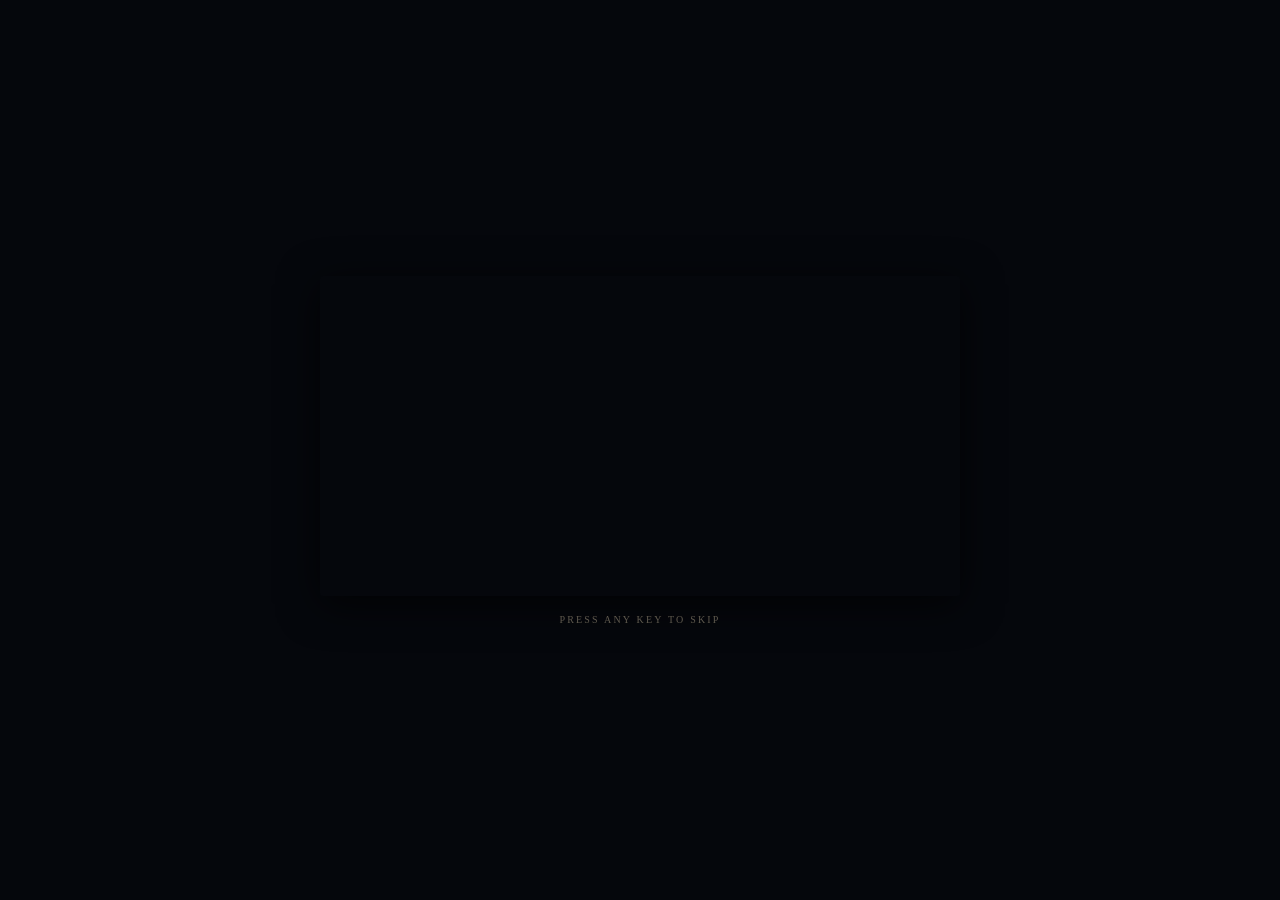
==== index.html @ 7dde1ac8 "NIGHT SHIFT — GitHub Game Off 2026 submission" ====
<!doctype html>
<html lang="en">
<head>
<meta charset="utf-8" />
<meta name="viewport" content="width=device-width, initial-scale=1" />
<title>NIGHT SHIFT — a Game Off 2026 entry</title>
<link rel="stylesheet" href="style.css" />
</head>
<body data-shift="night">
<div id="uiTip" class="hidden" role="tooltip"></div>
<!-- opening credits: the WeLoveIndies intro the FREE & DEMO license asks for
     on a non-commercial release. Any input skips it; the title screen's static
     music credit remains for reduced-motion and posterity. -->
<div id="creditsIntro" aria-hidden="true">
  <video id="creditsIntroVid" playsinline preload="auto" src="audio/wli-intro.mp4"></video>
  <p class="ci-skip">PRESS ANY KEY TO SKIP</p>
</div>
<div id="stage" aria-hidden="true">
  <div class="stage-day">
    <svg viewBox="0 0 1200 900" preserveAspectRatio="xMidYMid slice">
      <defs>
        <linearGradient id="skyDay" x1="0" y1="0" x2="0" y2="1">
          <stop offset="0" stop-color="#cfe0e8"/>
          <stop offset="100%" stop-color="#f2e6c9"/>
        </linearGradient>
        <linearGradient id="shaft" x1="0" y1="0" x2="1" y2="1">
          <stop offset="0" stop-color="#fff8e0" stop-opacity=".5"/>
          <stop offset="100%" stop-color="#fff8e0" stop-opacity="0"/>
        </linearGradient>
      </defs>
      <rect width="1200" height="900" fill="#e6dcc4"/>
      <g opacity=".8">
        <rect x="96" y="64" width="318" height="286" fill="#e9dfc8"/>
        <rect x="112" y="80" width="286" height="254" fill="url(#skyDay)"/>
        <g stroke="#e9dfc8" stroke-width="9">
          <path d="M255,80 V334"/><path d="M112,207 H398"/>
        </g>
        <g class="slats" stroke="#cfc2a2" stroke-width="7" opacity=".85">
          <path d="M112,104 H398"/><path d="M112,132 H398"/><path d="M112,160 H398"/>
          <path d="M112,188 H398"/><path d="M112,240 H398"/><path d="M112,268 H398"/>
          <path d="M112,296 H398"/><path d="M112,324 H398"/>
        </g>
      </g>
      <g class="beams">
        <polygon points="398,80 700,900 980,900 398,120" fill="url(#shaft)" opacity=".55"/>
        <polygon points="398,180 560,900 720,900 398,230" fill="url(#shaft)" opacity=".38"/>
      </g>
      <g fill="#cfc2a2" opacity=".5">
        <rect x="0" y="812" width="1200" height="3"/>
      </g>
      <g fill="none" stroke="#b9ab8b" stroke-width="2" opacity=".5" class="plant">
        <path d="M1040,812 q10,-70 34,-96"/>
        <path d="M1046,760 q-34,-16 -46,-48 q34,6 46,48"/>
        <path d="M1058,742 q30,-22 62,-18 q-22,34 -62,18"/>
        <path d="M1066,716 q-8,-30 8,-52 q18,26 -8,52"/>
      </g>
    </svg>
  </div>
  <div class="stage-night">
    <svg viewBox="0 0 1200 900" preserveAspectRatio="xMidYMid slice">
      <defs>
        <linearGradient id="roomNight" x1="0" y1="0" x2="0" y2="1">
          <stop offset="0" stop-color="#0b0d12"/>
          <stop offset="100%" stop-color="#151821"/>
        </linearGradient>
        <radialGradient id="cone" cx="50%" cy="0%" r="80%">
          <stop offset="0" stop-color="#e8b34b" stop-opacity=".26"/>
          <stop offset="55%" stop-color="#e8b34b" stop-opacity=".06"/>
          <stop offset="100%" stop-color="#e8b34b" stop-opacity="0"/>
        </radialGradient>
      </defs>
      <rect width="1200" height="900" fill="url(#roomNight)"/>
      <polygon points="1010,-40 640,900 1200,900 1160,-40" fill="url(#cone)" class="cone"/>
      <g class="rainfx" aria-hidden="true" opacity="0">
        <g class="rain-a" stroke="#9db4cc" stroke-width="2" opacity=".5">
          <line x1="60" y1="-80" x2="20" y2="40"/><line x1="180" y1="-60" x2="140" y2="60"/><line x1="300" y1="-90" x2="260" y2="30"/>
          <line x1="430" y1="-70" x2="390" y2="50"/><line x1="560" y1="-85" x2="520" y2="35"/><line x1="700" y1="-55" x2="660" y2="65"/>
          <line x1="830" y1="-80" x2="790" y2="40"/><line x1="960" y1="-60" x2="920" y2="60"/><line x1="1090" y1="-90" x2="1050" y2="30"/>
          <line x1="1180" y1="-70" x2="1140" y2="50"/><line x1="120" y1="120" x2="80" y2="240"/><line x1="250" y1="150" x2="210" y2="270"/>
          <line x1="390" y1="110" x2="350" y2="230"/><line x1="530" y1="140" x2="490" y2="260"/><line x1="670" y1="100" x2="630" y2="220"/>
          <line x1="810" y1="130" x2="770" y2="250"/><line x1="950" y1="115" x2="910" y2="235"/><line x1="1100" y1="145" x2="1060" y2="265"/>
        </g>
        <g class="rain-b" stroke="#7d94ac" stroke-width="1.2" opacity=".3">
          <line x1="110" y1="-40" x2="80" y2="60"/><line x1="370" y1="-30" x2="340" y2="70"/><line x1="620" y1="-50" x2="590" y2="50"/>
          <line x1="880" y1="-35" x2="850" y2="65"/><line x1="1130" y1="-45" x2="1100" y2="55"/><line x1="490" y1="90" x2="460" y2="190"/>
          <line x1="750" y1="80" x2="720" y2="180"/><line x1="1040" y1="95" x2="1010" y2="195"/>
        </g>
      </g>
      <g stroke="#0a0b0f" stroke-width="10" fill="none" opacity=".85">
        <path d="M1016,10 L1016,120"/>
      </g>
      <polygon points="972,10 1060,10 1044,54 988,54" fill="#0a0b0f" stroke="#3a321f" stroke-width="3"/>
      <circle cx="1016" cy="62" r="7" fill="#e8b34b" opacity=".85" class="nightbulb"/>
      <g fill="#0d0f14" opacity=".9">
        <rect x="0" y="760" width="1200" height="140"/>
        <rect x="0" y="756" width="1200" height="4" fill="#2a2436"/>
        <rect x="60" y="640" width="300" height="8"/>
        <rect x="70" y="600" width="10" height="40"/><rect x="96" y="608" width="8" height="32"/>
        <rect x="112" y="592" width="12" height="48"/><rect x="132" y="612" width="9" height="28"/>
      </g>
      <g class="dust" fill="#e8b34b">
        <circle class="dm dm1" cx="880" cy="420" r="2"/>
        <circle class="dm dm2" cx="952" cy="300" r="1.6"/>
        <circle class="dm dm3" cx="800" cy="520" r="1.3"/>
      </g>
    </svg>
  </div>
  <!-- painted key art (MiniMax H3 via fal.ai): three angles of the same
       office — the clerk's chair by night (title), the same chair by day
       (day shift), and the view from behind ARIA's terminal (night shift,
       the perspective flip) — plus the two endings the week can earn.
       Missing files leave the SVG scene beneath. -->
  <div class="stage-art">
    <img class="bg-art bg-room-night" src="art/room-night.webp" alt=""
      onerror="this.classList.add('missing');if(this.parentNode.querySelectorAll('img:not(.missing)').length===0)this.parentNode.classList.add('no-art')" />
    <img class="bg-art bg-room-day" src="art/room-day.webp" alt=""
      onerror="this.classList.add('missing');if(this.parentNode.querySelectorAll('img:not(.missing)').length===0)this.parentNode.classList.add('no-art')" />
    <img class="bg-art bg-room-aria" src="art/room-night-aria.webp" alt=""
      onerror="this.classList.add('missing');if(this.parentNode.querySelectorAll('img:not(.missing)').length===0)this.parentNode.classList.add('no-art')" />
    <img class="bg-art bg-dawn" src="art/dawn.webp" alt=""
      onerror="this.classList.add('missing');if(this.parentNode.querySelectorAll('img:not(.missing)').length===0)this.parentNode.classList.add('no-art')" />
    <img class="bg-art bg-dawn-automated" src="art/dawn-automated.webp" alt=""
      onerror="this.classList.add('missing');if(this.parentNode.querySelectorAll('img:not(.missing)').length===0)this.parentNode.classList.add('no-art')" />
    <!-- dust in the lamplight: the painted rooms are stills, so the air
         itself carries the only motion between stamps. Faint on purpose —
         atmosphere, never information. -->
    <div class="desk-motes" aria-hidden="true">
      <i style="--x:14%;--y:26%;--s:2px;--d:12s;--dl:-2s;--sx:14px"></i>
      <i style="--x:22%;--y:44%;--s:1.6px;--d:15s;--dl:-7s;--sx:-10px"></i>
      <i style="--x:31%;--y:20%;--s:2.4px;--d:10s;--dl:-4s;--sx:8px"></i>
      <i style="--x:38%;--y:58%;--s:1.5px;--d:17s;--dl:-9s;--sx:16px"></i>
      <i style="--x:47%;--y:34%;--s:2px;--d:13s;--dl:-1s;--sx:-14px"></i>
      <i style="--x:55%;--y:18%;--s:1.8px;--d:11s;--dl:-6s;--sx:10px"></i>
      <i style="--x:63%;--y:48%;--s:2.6px;--d:14s;--dl:-3s;--sx:-8px"></i>
      <i style="--x:71%;--y:28%;--s:1.5px;--d:16s;--dl:-11s;--sx:12px"></i>
      <i style="--x:79%;--y:40%;--s:2.2px;--d:12s;--dl:-5s;--sx:-16px"></i>
      <i style="--x:86%;--y:22%;--s:1.7px;--d:18s;--dl:-8s;--sx:9px"></i>
      <i style="--x:92%;--y:55%;--s:2px;--d:13s;--dl:-2s;--sx:-11px"></i>
      <i style="--x:68%;--y:64%;--s:1.4px;--d:19s;--dl:-12s;--sx:7px"></i>
    </div>
  </div>
</div>
<div class="scanline"></div>
<!-- the clerk's handbook: the desk's own reference card, one keypress away.
     Manilla, not modal — it never blocks the work it describes. -->
<div id="handbook" class="hidden" role="dialog" aria-label="Clerk's handbook">
  <div class="hb-card">
    <div class="hb-head"><b>CLERK'S HANDBOOK</b><button id="hbClose" aria-label="Close handbook">✕</button></div>
    <div class="hb-cols">
      <section id="hbDay" class="hb-day"><h4>THE DAY</h4>
        <p>Read ARIA's docket — ruled HUMAN or SUS. Deduce the sealed rule from what passes and what fails.</p>
        <p><kbd>1–4</kbd> pick a proof · <kbd>Shift</kbd> cycles the loupe · <kbd>Enter</kbd> files it.</p>
        <p>Call the rule first — <b>WHERE / WHEN / WHO / IN·OUT</b> — the desk scores your read when the seal comes off.</p>
        <p>File a card that fails the rule and it's a <b class="hb-red">STRIKE</b>. Three strikes and you're cut to jury duty.</p>
      </section>
      <section><h4>THE NIGHT — SPOT THE MACHINE</h4>
        <p>Five filings a night. One is a machine. Stamp each <b>HUMAN</b> or <b class="hb-red">SUS</b> — the only question is: is this filer the machine?</p>
        <p><kbd>S</kbd>/<kbd>←</kbd> SUS · <kbd>H</kbd>/<kbd>→</kbd> HUMAN. Stamp SUS and name the postmark field that reads wrong — point at a real tell and the catch is yours (<b>+100</b>). The stakes are symmetric: <b>a wrong stamp is a strike, either direction</b> — wave the machine through, accuse a person on thin grounds, and the mark is yours. Three strikes and you're cut.</p>
        <p>One filing is contested — right pays double. A flawless night earns <b>NIGHT CLEAR</b>.</p>
      </section>
      <section><h4>THE POSTMARK — THE ONLY TESTIMONY</h4>
        <p class="hb-mono">LATENCY — round-trip time. Machines answer before the lamp warms.</p>
        <p class="hb-mono">ORIGIN — where the packet was sent from. A gate named zero is not a person's door.</p>
        <p class="hb-mono">RELAYS — hops the filing crossed. Humans route; machines don't.</p>
        <p class="hb-mono">RECEIPT — delay between post and receipt. Lateness is human. A receipt before its post is not.</p>
        <p>The tell is one sentence: <b>it reads too clean to be a person.</b></p>
      </section>
      <section><h4>THE DESK</h4>
        <p><kbd>?</kbd> this card · <kbd>M</kbd> mute · tap a stamped case to continue.</p>
        <p>Overtime deals generated rules. The Machine's Shift inverts the desk — you forge the postmark.</p>
        <p>The wire remembers everything. It always does.</p>
      </section>
    </div>
    <p class="hb-foot">— pinned above every desk, for every clerk —</p>
  </div>
</div>
<div id="frame">

  <div id="banner" class="hidden"><span id="bannerText"></span></div>

  <!-- ===== TITLE ===== -->
  <div id="title" class="overlay">
    <p class="kicker">a deduction thriller in five night shifts</p>
    <h1>NIGHT SHIFT</h1>
    <div class="title-scene" aria-hidden="true">
    <svg viewBox="0 0 640 300" role="img" aria-label="An auditor's night desk: lamp, docket folder, coffee">
      <defs>
        <radialGradient id="lampGlow" cx="50%" cy="0%" r="75%">
          <stop offset="0%" stop-color="#e8b34b" stop-opacity=".55"/>
          <stop offset="60%" stop-color="#e8b34b" stop-opacity=".12"/>
          <stop offset="100%" stop-color="#e8b34b" stop-opacity="0"/>
        </radialGradient>
        <filter id="paperGrain">
          <feTurbulence type="fractalNoise" baseFrequency=".9" numOctaves="2" result="n"/>
          <feColorMatrix in="n" type="matrix" values="0 0 0 0 1  0 0 0 0 1  0 0 0 0 1  0 0 0 .5 0"/>
        </filter>
      </defs>
      <g fill="none" stroke="#2e3240" stroke-width="1.5" opacity=".7">
        <path d="M-20,60 Q120,20 260,70 T640,50"/>
        <path d="M-20,90 Q120,50 260,100 T640,80"/>
        <path d="M-20,120 Q120,80 260,130 T640,110"/>
      </g>
      <rect x="0" y="216" width="640" height="84" fill="#1d130a"/>
      <rect x="0" y="214" width="640" height="2" fill="#3a2a16"/>
      <polygon class="lamp-glow" points="561,-10 400,232 640,232 602,-10" fill="url(#lampGlow)" opacity=".5"/>
      <ellipse cx="516" cy="228" rx="122" ry="14" fill="#e8b34b" opacity=".14"/>
      <rect x="556" y="26" width="10" height="120" fill="#0b0c10"/>
      <polygon points="518,26 604,26 590,62 532,62" fill="#0b0c10" stroke="#8a6a2f" stroke-width="2"/>
      <g class="bulb">
        <circle cx="561" cy="70" r="16" fill="#e8b34b" opacity=".22"/>
        <circle cx="561" cy="70" r="7" fill="#e8b34b" opacity=".9"/>
      </g>
      <g>
        <circle class="mote m1" cx="500" cy="130" r="2"/>
        <circle class="mote m2" cx="545" cy="100" r="1.6"/>
        <circle class="mote m3" cx="472" cy="160" r="1.3"/>
      </g>
      <g transform="rotate(-10 76 168)">
        <rect x="40" y="120" width="72" height="96" rx="8" fill="#1c1f27" stroke="#2e3240" stroke-width="2"/>
        <text x="76" y="188" text-anchor="middle" font-family="ui-monospace, Menlo, monospace" font-size="20" font-weight="bold" letter-spacing="2" fill="none" stroke="#d96a5a" stroke-width="1.4" class="stamp-in" style="--so:1;animation-delay:.6s" transform="rotate(-8 76 180)">SUS</text>
      </g>
      <g transform="rotate(-5 230 175)">
        <rect x="128" y="116" width="72" height="22" rx="4" fill="#b98f4e"/>
        <text x="140" y="131" font-family="ui-monospace, Menlo, monospace" font-size="11" letter-spacing="2" fill="#4a3416">WEEK 12</text>
        <rect x="128" y="130" width="204" height="112" rx="5" fill="#b98f4e"/>
        <rect x="140" y="106" width="180" height="122" rx="2" fill="#efe3c8"/>
        <g fill="#221c12" opacity=".6">
          <rect x="152" y="122" width="120" height="7"/>
          <rect x="152" y="136" width="148" height="7"/>
          <rect x="152" y="150" width="100" height="7"/>
          <rect x="152" y="164" width="132" height="7"/>
        </g>
        <text x="238" y="208" text-anchor="middle" font-family="ui-monospace, Menlo, monospace" font-size="27" font-weight="bold" letter-spacing="5" fill="none" stroke="#2e6b34" stroke-width="2" opacity=".9" class="stamp-in" style="--so:.9;animation-delay:.4s" transform="rotate(-10 238 200)">HUMAN</text>
        <text x="168" y="222" font-family="ui-monospace, Menlo, monospace" font-size="16" font-weight="bold" letter-spacing="3" fill="none" stroke="#b03028" stroke-width="1.4" opacity=".85" class="stamp-in" style="--so:.85;animation-delay:.75s" transform="rotate(-10 168 214)">SUS</text>
      </g>
      <g transform="rotate(22 130 250)">
        <rect x="70" y="244" width="104" height="11" rx="2" fill="#b03028"/>
        <polygon points="174,244 190,249.5 174,255" fill="#d8c49a"/>
        <polygon points="184,247.4 190,249.5 184,251.6" fill="#221c12"/>
        <rect x="62" y="244" width="10" height="11" fill="#8d8471"/>
      </g>
      <ellipse cx="452" cy="222" rx="46" ry="8" fill="#14161c" stroke="#3a2a16" stroke-width="1.5"/>
      <rect x="420" y="160" width="64" height="58" rx="10" fill="#9c4a38"/>
      <rect x="420" y="180" width="64" height="13" fill="#efe3c8" opacity=".92"/>
      <ellipse cx="452" cy="160" rx="32" ry="7" fill="#241105"/>
      <path d="M484,170 c20,2 20,38 0,38" fill="none" stroke="#9c4a38" stroke-width="9" stroke-linecap="round"/>
      <path class="steam s1" d="M442,138 c-7,-12 7,-20 0,-32"/>
      <path class="steam s2" d="M462,138 c-7,-12 7,-20 0,-32"/>
      <rect x="0" y="0" width="640" height="300" filter="url(#paperGrain)" opacity=".06"/>
    </svg>
    </div>
    <p class="sub">Five filings a night. One of them is a machine. The postmark gives it away.</p>
    <div class="steps">
      <div class="step" data-tip="Every filing carries a postmark: LATENCY · ORIGIN · RELAYS · RECEIPT. Humans file messy — a machine reads clean."><b>1 · READ</b><span>the postmark</span></div>
      <div class="step-arrow" aria-hidden="true">→</div>
      <div class="step" data-tip="Stamp each filing HUMAN or SUS. Suspect the machine — but the postmark has to hold it."><b>2 · STAMP</b><span>HUMAN or SUS</span></div>
      <div class="step-arrow" aria-hidden="true">→</div>
      <div class="step" data-tip="Point at the field that reads wrong. Name a real tell and the catch is yours (+100). Name a human's and it's a strike."><b>3 · FLAG</b><span>the tell</span></div>
    </div>
    <!-- first read: the verb pair. second: resume/career. third: alternates + ticker -->
    <div class="resume-slot" id="resumeSlot"></div>
    <div class="title-btns">
      <button id="startBtn" class="stamp-btn" aria-label="Clock in" data-tip="Today's fresh docket — the same for everyone, changes daily">
        <span class="pc-top"><span class="pc-week">WEEK 12</span><span class="pc-no" id="pcDocket">DOCKET</span></span>
        <span class="pc-main">Clock in</span>
        <span class="pc-slots" aria-hidden="true"><i></i><i></i><i></i><i></i><i></i></span>
      </button>
      <button id="randomBtn" class="ghost read-3" data-tip="A shuffled docket, just for this run — not today's shared one">Random docket</button>
      <button id="otTitleBtn" class="ghost read-3 hidden" data-tip="Endless mode: five more nights on generated rules, a fresh run every time">Overtime (endless)</button>
      <button id="machineTitleBtn" class="ghost locked read-3" data-tip="File like you belong — fool the wire as the machine. Locked until you clear overtime.">🔒 The Machine's Shift</button>
    </div>
    <p class="legend">Three wrong stamps — either direction — and you're cut.</p>
    <p class="career-line hidden" id="careerLine"></p>
    <div class="shift-ledger" id="shiftLedger" aria-label="What shifts in this game">
      <span class="sl-k">shift (v.)</span>
      <span class="sl-stage"><span class="sl-i on"><b>the postmark</b> — the only testimony on the desk</span><span class="sl-i"><b>the machine</b> — same face all week, its tells shift every night</span><span class="sl-i"><b>the desk</b> — five nights, and the strike count</span><span class="sl-i"><b>the wire</b> — it remembers every stamp you make</span><span class="sl-i"><b>who signs</b> — the last rule is yours to write</span></span>
    </div>
    <div class="title-foot">
      <p class="hint">Five nights. One machine, same face all week — its tells shift, and only the postmark gives it away. A wrong stamp is a strike, either direction; three and you're cut. Overtime runs a fresh docket with a new face; the Machine's Shift flips the desk. Sound recommended — <kbd>?</kbd> opens the handbook.</p>
      <p class="music-credit">music · <a href="https://weloveindies.com" rel="noopener">WeLoveIndies</a> (F/demo license)</p>
    </div>
    <!-- attract reel: after idle, the desk keeps working without you.
         Any input dismisses it. Decorative — real cards, real stamps. -->
    <div id="attractDesk" class="hidden" aria-hidden="true"></div>
  </div>

  <!-- ===== GAME ===== -->
  <main id="game" class="hidden">

    <!-- HUD: shift badge · day pips · strikes · score -->
    <header id="hud">
      <span id="hudShift">☀ DAY SHIFT</span>
      <div id="dayDots"></div>
      <span id="hudStrikes"></span>
      <span id="hudScore"></span>
    </header>

    <!-- the desk remembers: tonight's events, in order, never erased -->
    <div id="wireLog" aria-hidden="true"></div>

    <!-- the one instruction per screen — "what do I do right now" -->
    <p id="instr"></p>

    <div id="fxLayer" aria-hidden="true"></div>

    <!-- ARIA's quip: flavour only, never the instruction. She has a face. -->
    <div id="ariaSay" class="hidden" data-mood="neutral">
      <div class="aria-head" aria-hidden="true">
        <svg viewBox="0 0 64 64">
          <rect x="8" y="12" width="48" height="34" rx="5" fill="#0d0f14" stroke="currentColor" stroke-width="1.6"/>
          <rect x="14" y="18" width="36" height="22" rx="2" fill="#171a22"/>
          <g class="eye">
            <path d="M20,29 Q32,21 44,29 Q32,37 20,29 Z" fill="none" stroke="currentColor" stroke-width="1.6"/>
            <circle cx="32" cy="29" r="3.2" fill="currentColor"/>
          </g>
          <rect x="18" y="22" width="28" height="2" fill="#0d0f14" opacity=".9" class="scan"/>
          <path d="M27,46 L27,52 L37,52 L37,46" fill="#0d0f14" stroke="currentColor" stroke-width="1.4"/>
          <rect x="22" y="52" width="20" height="3" rx="1.5" fill="currentColor" opacity=".7"/>
          <circle cx="54" cy="16" r="2" fill="currentColor" class="led"/>
        </svg>
      </div>
      <div class="aria-body">
        <span class="aria-who">ARIA <i>// ruling</i></span>
        <span id="ariaText"></span>
      </div>
    </div>

    <!-- DAY: riddle → precedent docket → hand of four → file -->
    <section id="dayPhase">
      <div id="riddleWrap">
        <p class="riddle-kicker" id="dayKicker">TODAY</p>
        <p class="riddle-text" id="riddleText"></p>
      </div>
      <div id="docketWrap">
        <div class="sec-head">
          <span id="docketHead">Already ruled today</span>
          <button id="clueBtn" class="clue read-3 hidden">+ Request another ruling — today's pay 100 → 60</button>
        </div>
        <div id="attrShiftRail" class="attr-shift-rail read-3">
          <span class="rail-label">SHIFT FOCUS:</span>
          <button class="rail-btn active" data-attr="all">ALL</button>
          <button class="rail-btn" data-attr="place">WHERE</button>
          <button class="rail-btn" data-attr="time">WHEN</button>
          <button class="rail-btn" data-attr="people">WHO</button>
          <button class="rail-btn" data-attr="setting">IN/OUT</button>
          <span class="rail-hint"><kbd>Shift</kbd> to cycle</span>
        </div>
        <table id="docket">
          <thead><tr>
            <th class="c-file">Filing</th><th data-col="place">Where</th><th data-col="time">When</th><th data-col="people">Who</th><th data-col="setting">In/Out</th><th>Stamp</th>
          </tr></thead>
          <tbody id="docketBody"></tbody>
        </table>
      </div>
      <div id="handWrap">
        <h3 class="sec-head">Your evidence</h3>
        <div id="hand"></div>
      </div>
      <p id="oathNote" class="read-3 hidden">pass: clears a strike (or +200 if you have none) · miss: 2 strikes</p>
      <div id="predictRow" class="read-3 hidden">
        <span class="pr-label">call the rule:</span>
        <button class="pr-btn" data-attr="place" data-tip="you think ARIA's rule keys on WHERE">WHERE</button>
        <button class="pr-btn" data-attr="time" data-tip="you think ARIA's rule keys on WHEN">WHEN</button>
        <button class="pr-btn" data-attr="people" data-tip="you think ARIA's rule keys on WHO">WHO</button>
        <button class="pr-btn" data-attr="setting" data-tip="you think ARIA's rule keys on IN/OUT">IN·OUT</button>
      </div>
      <div id="fileBar">
        <div id="oathWrap" class="hidden">
          <button id="oathBtn" aria-pressed="false"
            title="pass: clears a strike (or +200 if you have none) · miss: 2 strikes">⚖ Under oath</button>
        </div>
        <button id="fileBtn" disabled data-tip="file the selected proof — the desk rules on it">Pick a card — 1–4, then Enter</button>
      </div>
    </section>

    <!-- VERDICT: unsealed rule → fact check → stamp -->
    <section id="verdictPhase" class="hidden">
      <div id="pickMini"></div>
      <p id="ruleLine"></p>
      <p id="lieLine" class="hidden"></p>
      <div id="factRows"></div>
      <div id="stampBox"></div>
      <p id="ledgerLine"></p>
      <p id="predLine" class="pred-verdict hidden"></p>
      <div id="verdictActions"></div>
    </section>

    <!-- FORGE: the machine's shift — patch your own postmark before the wire reads it -->
    <section id="forgePhase" class="hidden">
      <div id="forgeCard"></div>
      <div id="forgeFields"></div>
      <p id="forgeMeta" aria-live="polite"></p>
      <div id="forgeActions"></div>
    </section>

    <!-- NIGHT: rule chips pinned, five cases one at a time -->
    <section id="auditPhase" class="hidden">
      <div id="deskBar">
        <div id="ruleChips"></div>
      </div>
      <!-- the night's paperwork, made visible: what's still in the pile
           vs what's been stamped and filed. Decorative — CASE n/m says it. -->
      <div id="caseTray" class="hidden" aria-hidden="true">
        <span class="tray-label">PILE</span>
        <span class="tray-pile" id="trayPile"></span>
        <span class="tray-arrow">→</span>
        <span class="tray-filed" id="trayFiled"></span>
      </div>
      <p id="nightMemo" class="read-2 hidden"></p>
      <div id="amendBanner" class="hidden"><div class="amend-panel"><b>⚠ AMENDMENT</b><span id="amendNote"></span><span id="amendGhost" class="hidden"></span><span class="amend-ack">— press or tap to acknowledge —</span></div></div>
      <div id="caseCard"></div>
      <div id="caseBtns">
        <button id="susBtn" class="vb s shift-paddle-left" data-tip="Stamp SUS — you think this filing is the machine. Then name the postmark field that gives it away. (S or ←)"><span class="stamp-ring s" aria-hidden="true">S</span> SUS</button>
        <button id="humanBtn" class="vb h shift-paddle-right" data-tip="Stamp HUMAN — this filer is a person. Wave the machine through and it costs a strike too. Three wrong stamps, either direction, and the desk cuts you. (H or →)">HUMAN <span class="stamp-ring h" aria-hidden="true">H</span></button>
        <div id="auditKeyHint" class="keyhint hidden">← SUS · → HUMAN · ↵</div>
      </div>
      <div id="auditSummary" class="hidden"></div>
      <div id="auditActions"></div>
    </section>

    <!-- FINALE: write the rule yourself -->
    <section id="finalePhase" class="hidden">
      <div id="finaleWrap">
        <div class="finale-bar">
          <h3 class="sec-head">The machine's final proof</h3>
          <p class="finale-lead">Five filings. One is the machine — read its postmark. Sign the clause that cuts only it, or sign the one that lets it belong.</p>
        </div>
        <table id="finaleTable">
          <thead><tr>
            <th class="c-file">Filing</th><th>Where</th><th>When</th><th>Who</th><th>In/Out</th><th class="c-filer">Filer</th><th class="c-ts">Filed</th><th class="c-pkt">Packet</th><th class="c-cut"></th>
          </tr></thead>
          <tbody id="finaleBody"></tbody>
        </table>
        <p class="vale-final read-2" id="valeFinal"></p>
      </div>
      <div id="decree">
        <div class="decree-head">
          <span class="decree-h">ORDER OF ADMISSION</span>
          <span class="decree-no">NO. 12&#8211;06</span>
        </div>
        <p class="decree-op">From this shift on, a filing is <b>HUMAN</b> only if it is
          <span id="decreeBlank" class="blank">_____________</span>.</p>
        <div id="ruleChoices"></div>
        <div class="sign-row">
          <div class="sign-slot">
            <span class="sign-label">signed</span>
            <svg id="signature" viewBox="0 0 220 60" aria-hidden="true">
              <path pathLength="100"
                d="M10 46 C 22 14, 30 14, 34 34 C 38 52, 46 46, 52 30 C 58 14, 68 22, 70 40 C 72 52, 84 44, 92 32 C 100 20, 110 44, 120 36 C 130 28, 138 42, 152 32 C 168 22, 190 40, 210 26" />
            </svg>
          </div>
          <button id="signBtn" disabled>Choose a clause</button>
        </div>
        <span class="decree-seal" aria-hidden="true">FILED</span>
      </div>
    </section>

    <!-- SHIFT BRIEF: the staged reveal before each day's desk appears -->
    <div id="shiftBrief" class="hidden" role="dialog" aria-modal="true">
      <div class="brief-card">
        <p class="brief-day" id="briefDay">DAY 1</p>
        <p class="brief-theme" id="briefTheme">🌅 THE DAWN</p>
        <p class="brief-riddle" id="briefRiddle"></p>
        <p class="brief-aria"><span class="brief-who" id="briefWho">ARIA //</span> <span id="briefAria"></span></p>
        <p class="brief-skip">tap or press any key</p>
      </div>
    </div>

    <!-- DOSSIER -->
    <div id="dossier" class="overlay hidden">
      <div class="dossier-card">
        <p class="dossier-head">ARIA DOSSIER · <span id="dossierDay"></span></p>
        <p class="dossier-title">THREE STRIKES — ELIMINATED</p>
        <p class="dossier-arg" id="dossierArg"></p>
        <p class="dossier-meta" id="dossierMeta"></p>
        <p class="dossier-note">You are not done. You take the night shift.</p>
        <button id="dossierBtn">Take the night shift →</button>
      </div>
    </div>
  </main>

  <!-- ===== ENDING ===== -->
  <div id="dawn" class="overlay hidden">
    <div class="dawn-scene" aria-hidden="true">
      <svg viewBox="0 0 400 110" preserveAspectRatio="xMidYMax slice">
        <defs>
          <linearGradient id="dawnSky" x1="0" y1="0" x2="0" y2="1">
            <stop offset="0" stop-color="#14161c"/>
            <stop offset="55%" stop-color="#1d2230"/>
            <stop offset="100%" stop-color="#e8b34b" stop-opacity=".55"/>
          </linearGradient>
          <radialGradient id="sunGlow" cx="50%" cy="50%" r="50%">
            <stop offset="0" stop-color="#f6d58a" stop-opacity=".85"/>
            <stop offset="100%" stop-color="#e8b34b" stop-opacity="0"/>
          </radialGradient>
        </defs>
        <rect width="400" height="110" fill="url(#dawnSky)"/>
        <g class="sun">
          <circle cx="200" cy="86" r="42" fill="url(#sunGlow)"/>
          <circle cx="200" cy="86" r="15" fill="#f6d58a"/>
        </g>
        <g class="horizon" fill="#0d0f14">
          <rect x="0" y="94" width="400" height="16"/>
          <rect x="18" y="80" width="52" height="14"/>
          <rect x="40" y="70" width="12" height="10"/>
          <rect x="96" y="86" width="70" height="8"/>
          <rect x="300" y="82" width="84" height="12"/>
          <rect x="342" y="68" width="10" height="14"/>
        </g>
        <g class="dawn-motes" fill="#e8b34b">
          <circle class="dm dm1" cx="150" cy="70" r="1.6"/>
          <circle class="dm dm2" cx="248" cy="60" r="1.3"/>
          <circle class="dm dm3" cx="205" cy="50" r="1.1"/>
        </g>
      </svg>
    </div>
    <p class="kicker">05:59 — last shift ends</p>
    <h1 id="endTitle">DAWN</h1>
    <p class="sub" id="endTitle2"></p>
    <button id="againBtn">Work another week</button>
    <div class="end-mug hidden" id="endMug">
      <img id="endMugImg" alt="">
      <div class="mug-meta">
        <span class="mug-name" id="endMugName"></span>
        <span class="mug-tag">the face the machine wore tonight</span>
      </div>
    </div>
    <div class="share-wrap">
      <pre id="shareBlock"></pre>
      <span class="closed-stamp" aria-hidden="true">CASE CLOSED</span>
    </div>
    <p class="sub read-2" id="endStats"></p>
    <p class="hint read-3">the week is closed — the docket never is. Replay this seed, clock in tomorrow, or work overtime.</p>
    <div class="end-secondary read-3">
      <button id="copyBtn" class="ghost">Copy result</button>
      <button id="caseFileBtn" class="ghost" data-tip="download the full shift dossier — every stamp, postmark and wire entry">Case file</button>
      <button id="otBtn" class="ghost">Overtime — a fresh generated docket</button>
      <button id="machineEndBtn" class="ghost hidden">The Machine's Shift — become the thing you hunt</button>
    </div>
    <div class="shift-ledger read-3">
      <span class="sl-k">shift (v.)</span>
      <span class="sl-i"><b>the postmark</b> — the only testimony on the desk</span>
      <span class="sl-i"><b>the machine</b> — its tells and face shifted every night</span>
      <span class="sl-i"><b>the desk</b> — five nights, and the strike count</span>
      <span class="sl-i"><b>the wire</b> — it remembered every stamp you made</span>
      <span class="sl-i"><b>who signs</b> — you signed the last rule</span>
    </div>
    <a class="live-link" href="https://lasthumanstanding.thisyearnofear.com" target="_blank" rel="noopener">
      the real desk runs daily — lasthumanstanding.thisyearnofear.com
    </a>
    <textarea id="copySink" aria-hidden="true"></textarea>
  </div>
</div>  <script src="riddles.js"></script>
<script src="logic.js"></script>
<script src="score.js"></script>
<script src="game.js"></script>
</body>
</html>
---- style.css ----
/* NIGHT SHIFT — bureaucratic case file.
 * Day shift: warm manila paper, near-black ink, rubber stamps.
 * Night shift: dark desk-lamp palette, amber accent.
 * Driven by body[data-shift]; ~500ms colour transition between shifts.
 *
 * Color discipline (one alarm color, Everything-else-is-noise rule):
 *   --accent (amber) is the desk's voice — selection, highlights, pay.
 *     It is never urgency.
 *   --red    is the single reserved alarm — anomalies, strikes, SUS,
 *     amendment, CUT. If it's on screen, something is wrong.
 *   --green  means the paper passed / the stamp was HUMAN.
 * Nothing else gets a hue. */

* { box-sizing: border-box; margin: 0; padding: 0; }

body[data-shift="day"] {
  --ink: #221c12;
  --dim: #6b5f49;
  --faint: #978a70;
  --accent: #8a5a12;
  --accent-dim: #b08a44;
  --green: #2e6b34;
  --red: #b03028;
  --paper: #e9dfc8;
  --card: #f4ecd8;
  --line: #c9bb9c;
  --btnink: #f4ecd8;
  --btn: #8a5a12;
  --btnshadow: #5e3d0b;
  --glow: radial-gradient(1200px 600px at 50% -10%, #f4ecd8 0%, transparent 60%);
}
body[data-shift="night"] {
  --ink: #ece5d8;
  --dim: #8d8471;
  --faint: #5c5546;
  --accent: #e8b34b;
  --accent-dim: #8a6a2f;
  --green: #7fb069;
  --red: #d96a5a;
  --paper: #14161c;
  --card: #1c1f27;
  --line: #2e3240;
  --btnink: #1a1408;
  --btn: #e8b34b;
  --btnshadow: #6b531f;
  --glow: radial-gradient(1200px 600px at 50% -10%, #1d2230 0%, transparent 60%);
}

html, body { height: 100%; }
body {
  background: var(--glow), var(--paper);
  color: var(--ink);
  font-family: "Iowan Old Style", "Palatino Linotype", Palatino, Georgia, serif;
  -webkit-font-smoothing: antialiased;
  transition: background-color .5s ease, color .5s ease;
}

/* ---------- the room the desk sits in ---------- */
body { background: #12141a; }
body[data-shift="day"] { background: #e6dcc4; }
#stage {
  position: fixed; inset: 0; z-index: 0; pointer-events: none;
}
#stage > div { position: absolute; inset: 0; transition: opacity .65s ease; }
#stage svg { display: block; width: 100%; height: 100%; }
.stage-day { opacity: 1; }
.stage-night { opacity: 0; }
body[data-shift="night"] .stage-day { opacity: 0; }
body[data-shift="night"] .stage-night { opacity: 1; }
/* ---------- painted key art: the room the desk sits in, for real ----------
   Three painted angles of one office, crossfaded by body[data-phase] —
   the seat you're in: the clerk's chair by night (title), the same chair
   by day (day shift), and the view from behind ARIA's terminal (night
   shift — the perspective flip: the judged becomes the judge). A missing
   file (display:none) leaves the SVG scene beneath it. */
#stage .stage-art { position: absolute; inset: 0; }
/* the grade: every painted image runs through one LUT-ish filter so the
 * gouache set and the paper UI share a single color world — lifted
 * blacks (sepia), a cooler wet-street cast, and a touch more contrast.
 * The ::after scrims below keep doing the readable-frame work. */
#stage .bg-art,
.case-photo img {
  filter: saturate(0.72) sepia(0.14) contrast(1.06) brightness(0.97);
}
body[data-shift="day"] #stage .bg-art {
  filter: saturate(0.8) sepia(0.1) contrast(1.03) brightness(1.04);
}
/* the SVG fallback room runs the same grade as the painted art — one
 * color world whether the gouache files load or not (The Sapling rule:
 * vignette + matching light + color correction = a unified look) */
#stage .stage-day,
#stage .stage-night {
  filter: saturate(0.72) sepia(0.14) contrast(1.06) brightness(0.97);
}
body[data-shift="day"] #stage .stage-day {
  filter: saturate(0.8) sepia(0.1) contrast(1.03) brightness(1.04);
}
#stage .bg-art {
  position: absolute; inset: 0; width: 100%; height: 100%;
  object-fit: cover; opacity: 0;
  transition: opacity 1.2s ease;
}
#stage .bg-art.missing { display: none; }
/* no painted files at all → the SVG room carries the frame alone */
#stage .stage-art.no-art { display: none; }
body[data-phase="title"] #stage .bg-room-night,
body[data-phase="day"] #stage .bg-room-day,
body[data-phase="verdict"] #stage .bg-room-day,
body[data-phase="audit"] #stage .bg-room-aria,
body[data-phase="finale"] #stage .bg-room-aria { opacity: 1; }
/* the week's endings paint the last room: gold dawn if you earned it,
   the blue automated office if you didn't */
body[data-phase="dawn"] #stage .bg-dawn { opacity: 1; }
body[data-phase="dawn"][data-end="cut"] #stage .bg-dawn { opacity: 0; }
body[data-phase="dawn"][data-end="cut"] #stage .bg-dawn-automated { opacity: 1; }
/* the painted room sits behind the paper, never over it — a soft scrim
   keeps the frame's text panels readable on the brightest paintings */
#stage .stage-art::after {
  content: ""; position: absolute; inset: 0;
  background:
    radial-gradient(120% 90% at 50% 40%, transparent 30%, rgba(9, 10, 14, .5) 100%),
    linear-gradient(rgba(9, 10, 14, .22), rgba(9, 10, 14, .3));
  pointer-events: none;
}
body[data-shift="day"] #stage .stage-art::after {
  background:
    radial-gradient(120% 90% at 50% 40%, transparent 35%, rgba(64, 52, 26, .34) 100%),
    linear-gradient(rgba(240, 232, 208, .16), rgba(64, 52, 26, .2));
}
/* day: the blinds breathe as clouds cross the window */
.stage-day .beams { animation: cloudpass 26s ease-in-out infinite; }
@keyframes cloudpass { 50% { opacity: .55; } }
.stage-night .cone { animation: conebreathe 9s ease-in-out infinite; transform-origin: 50% 0; }
@keyframes conebreathe {
  50% { opacity: .82; transform: scaleX(1.03); }
}
.stage-night .nightbulb { animation: bulbflicker 9s linear infinite; }
.stage-night .dm { animation: motedrift 9s linear infinite; opacity: 0; }
.stage-night .dm2 { animation-delay: 3s; }
.stage-night .dm3 { animation-delay: 6s; }
/* dust in the lamplight — the painted rooms are stills, so the air itself
   carries the only motion between stamps. Faint on purpose: atmosphere,
   never information. Sits above the paintings, under the frame. */
.desk-motes { position: absolute; inset: 0; pointer-events: none; opacity: 0; transition: opacity 1.2s ease; }
.desk-motes i {
  position: absolute; left: var(--x); top: var(--y);
  width: var(--s); height: var(--s); border-radius: 50%;
  background: #e8b34b; opacity: 0;
  animation: motefloat var(--d) linear infinite;
  animation-delay: var(--dl, 0s);
}
@keyframes motefloat {
  0% { opacity: 0; transform: translate(0, 10px); }
  18% { opacity: .55; }
  82% { opacity: .3; }
  100% { opacity: 0; transform: translate(var(--sx, 12px), -150px); }
}
body[data-shift="night"] .desk-motes { opacity: 1; }
/* day shift: the same dust, but in window light — cooler, slower, fewer */
body[data-shift="day"] .desk-motes { opacity: .8; }
body[data-shift="day"] .desk-motes i { background: #fff3d0; animation-duration: calc(var(--d) * 1.4); }

/* night: ARIA's surveillance sweep passes over everything, softly */
.scanline {
  position: fixed; left: 0; right: 0; top: 0; height: 200px; z-index: 55;
  pointer-events: none; opacity: 0;
  background: linear-gradient(180deg, transparent 0%, rgba(232,179,75,.05) 55%, rgba(232,179,75,.11) 82%, transparent 100%);
}
body[data-shift="night"] .scanline { animation: surveillance 13s linear infinite; }
@keyframes surveillance {
  0% { transform: translateY(-210px); opacity: 0; }
  10% { opacity: 1; }
  90% { opacity: 1; }
  100% { transform: translateY(100vh); opacity: 0; }
}

#frame {
  max-width: 760px; margin: 0 auto; min-height: 100%; padding: 18px 16px 40px;
  position: relative; z-index: 1;
}

.hidden { display: none !important; }

.mono, #instr, .sec-head, .riddle-kicker, .riddle-hint, #docket, .fk, .mk,
.case-num, .case-verdict, .rc-label, .chip, #crowdPct, #hud, .sum-line,
.sum-effect, .legend, .hint, .kicker, #fileBtn, .vb, .day-label,
.strikes-label, .steps, .dossier-head, .dossier-meta {
  font-family: ui-monospace, "SF Mono", Menlo, "Courier New", monospace;
}

/* ---------- shift banner ---------- */
#banner {
  position: fixed; inset: 0; z-index: 30;
  display: flex; align-items: center; justify-content: center;
  pointer-events: none;
}
#banner span {
  font-family: ui-monospace, "SF Mono", Menlo, monospace;
  font-size: clamp(18px, 4.5vw, 30px); letter-spacing: .25em; text-transform: uppercase;
  color: var(--ink); background: var(--paper);
  border-top: 2px solid var(--ink); border-bottom: 2px solid var(--ink);
  padding: 14px 26px;
}
#banner.run span { animation: bannerin 1.25s ease forwards; }
@keyframes bannerin {
  0% { opacity: 0; transform: translateY(10px); }
  15% { opacity: 1; transform: translateY(0); }
  80% { opacity: 1; }
  100% { opacity: 0; }
}

/* ---------- overlays ---------- */
.overlay {
  position: fixed; inset: 0; z-index: 20;
  display: flex; flex-direction: column; align-items: center; justify-content: center;
  gap: 18px; text-align: center; padding: 24px;
  background: radial-gradient(900px 500px at 50% 40%, #171a22 0%, #14161c 75%);
  color: #ece5d8;
}
.overlay .kicker {
  font-size: 11px; letter-spacing: .22em; color: #8d8471; text-transform: uppercase;
}
.overlay h1 {
  font-size: clamp(42px, 9vw, 72px); font-weight: 600; letter-spacing: .06em;
}
.overlay .sub { color: #8d8471; font-size: 15px; line-height: 1.7; }
.steps { display: flex; flex-direction: column; gap: 6px; font-size: 13px; color: #c9c2b2; }
.steps b { color: #e8b34b; margin-right: 8px; }
.legend {
  font-size: 11px; letter-spacing: .12em; color: #a85a50;
  text-transform: uppercase;
}
.hint { font-size: 11px; color: #5c5546; letter-spacing: .08em; }
/* post-credits exit — a quiet pointer to the live desk, nothing more */
a.live-link {
  display: block; margin-top: 20px; font-size: 10.5px; color: #9a8a68;
  letter-spacing: .1em; text-decoration: none;
}
a.live-link:hover { color: #e8b34b; }

button {
  font-family: inherit; font-size: 15px; letter-spacing: .04em;
  background: var(--btn); color: var(--btnink); border: 0; border-radius: 3px;
  padding: 12px 26px; cursor: pointer; min-height: 44px;
  box-shadow: 0 2px 0 var(--btnshadow);
  transition: transform .08s ease, box-shadow .08s ease;
}
.overlay button { background: #e8b34b; color: #1a1408; box-shadow: 0 2px 0 #6b531f; }
button:hover:not(:disabled) { transform: translateY(-1px); box-shadow: 0 3px 0 var(--btnshadow); }
button:active:not(:disabled) { transform: translateY(1px); box-shadow: 0 1px 0 var(--btnshadow); }
button:disabled { opacity: .45; cursor: default; }

/* ---------- title: the night desk ---------- */
#title { gap: 12px; }
/* the SHIFT ledger — the theme, as five verbs on a card */
.shift-ledger {
  display: flex; gap: 10px; align-items: center; justify-content: center;
  max-width: 560px; padding: 9px 18px;
  border: 1px solid #2e3240; border-radius: 6px; background: rgba(25, 28, 34, .72);
  transform: rotate(-.4deg);
}
.shift-ledger .sl-k {
  font-family: ui-monospace, monospace; font-size: 10px; letter-spacing: .3em;
  color: #5c5546; flex-shrink: 0;
}
/* the ledger is a ticker: one definition at a time, the desk keeps
   turning the card — theme as motion, not a wall of text */
.shift-ledger .sl-stage {
  position: relative; flex: 1; min-height: 1.4em; text-align: left;
}
.shift-ledger .sl-i {
  position: absolute; inset: 0; white-space: nowrap; overflow: hidden;
  text-overflow: ellipsis; opacity: 0; transform: translateY(5px);
  transition: opacity .5s ease, transform .5s ease;
  font-family: "Iowan Old Style", Palatino, Georgia, serif; font-size: 12.5px;
  color: #a89f8d; letter-spacing: .02em; pointer-events: none;
}
.shift-ledger .sl-i.on { opacity: 1; transform: none; }
.shift-ledger .sl-i b {
  font-family: ui-monospace, monospace; font-weight: 600; font-size: 10.5px;
  letter-spacing: .14em; color: #e8b34b;
}
body[data-shift="day"] .shift-ledger { border-color: var(--line); background: rgba(233, 223, 200, .6); }
body[data-shift="day"] .shift-ledger .sl-i { color: var(--dim); }
body[data-shift="day"] .shift-ledger .sl-i b { color: var(--accent); }
.title-scene { width: min(560px, 92vw); animation: scenein .9s ease backwards; }
.title-scene svg { display: block; width: 100%; height: auto; }
@keyframes scenein { from { opacity: 0; transform: translateY(14px); } }
.title-scene .steam {
  fill: none; stroke: #ece5d8; stroke-width: 3; stroke-linecap: round; opacity: 0;
  animation: steamrise 3.4s ease-in-out infinite;
}
.title-scene .steam.s2 { animation-delay: 1.7s; }
@keyframes steamrise {
  0% { opacity: 0; transform: translateY(6px); }
  35% { opacity: .5; }
  100% { opacity: 0; transform: translateY(-12px); }
}
.title-scene .lamp-glow { animation: lampbreathe 6s ease-in-out infinite; }
@keyframes lampbreathe { 50% { opacity: .32; } }
#title .steps { flex-direction: row; align-items: stretch; gap: 8px; max-width: 640px; }
#title .step {
  flex: 1; display: flex; align-items: baseline; gap: 8px; white-space: nowrap;
  border: 1px solid #2e3240; border-radius: 999px; background: #191c22;
  padding: 8px 16px;
}
/* each step teaches its verb — the data-tip explains it on hover/focus */
#title .step { cursor: help; }
#title .step b {
  color: #e8b34b; margin: 0; font-size: 12px; letter-spacing: .18em;
  font-family: ui-monospace, monospace;
}
#title .step span {
  font-family: "Iowan Old Style", Palatino, Georgia, serif;
  font-size: 13px; color: #c9c2b2;
}
#title .step-arrow { align-self: center; color: #5c5546; font-size: 16px; }
/* resume an unfinished shift — offered only when a run is in progress */
#title .resume-slot { width: 100%; }
#title .resume-btn {
  display: flex; flex-direction: column; gap: 3px; align-items: center;
  width: min(340px, 86vw);
  margin: 0 auto 12px;
  padding: 10px 14px;
  border: 1px solid rgba(232, 179, 75, .5);
  border-radius: 6px;
  background: rgba(232, 179, 75, .07);
  cursor: pointer;
  animation: resumeGlow 2.6s ease-in-out infinite;
}
#title .resume-btn:hover { background: rgba(232, 179, 75, .15); }
#title .resume-btn .r-line {
  font-family: ui-monospace, monospace;
  font-weight: 800; font-size: 13px;
  letter-spacing: .22em;
  color: var(--amber, #e8b34b);
}
#title .resume-btn .r-sub {
  font-family: ui-monospace, monospace;
  font-size: 10px; letter-spacing: .14em;
  color: #a99f8c;
}
@keyframes resumeGlow { 50% { border-color: rgba(232, 179, 75, .85); } }
@media (prefers-reduced-motion: reduce) {
  #title .resume-btn { animation: none; }
}
#title .title-btns {
  display: flex; flex-direction: column; gap: 8px; align-items: stretch;
  width: min(340px, 86vw); margin: 0 auto;
}
/* the alternates are real buttons, just quieter — the primary is the card */
#title .title-btns .ghost { width: 100%; text-align: center; }
/* ---------- clock in: a time card, punched ---------- */
#title .stamp-btn {
  position: relative; display: flex; flex-direction: column; align-items: stretch;
  gap: 2px; min-width: 246px; padding: 12px 24px 15px;
  font-family: ui-monospace, "SF Mono", Menlo, monospace; text-transform: uppercase;
  color: #24201a; background: #efe3c8;
  border: 1px solid #b9a883; border-radius: 3px;
  box-shadow: 0 3px 0 #6b531f, 0 26px 40px -28px rgba(0,0,0,.95);
  transform: rotate(-1.5deg);
  transition: transform .12s ease, box-shadow .12s ease;
}
/* perforated top edge, like every other piece of paper here */
#title .stamp-btn::before {
  content: ""; position: absolute; left: 14px; right: 14px; top: 5px; height: 2px;
  background: repeating-linear-gradient(90deg, #c9b894 0 4px, transparent 4px 9px);
}
.pc-top {
  display: flex; justify-content: space-between; gap: 16px; margin-top: 3px;
  font-size: 8px; letter-spacing: .18em; color: #8a7a5c;
}
.pc-main { font-size: 15px; font-weight: 700; letter-spacing: .2em; color: #1c1f27; }
.pc-slots { display: flex; gap: 6px; margin-top: 4px; }
.pc-slots i {
  display: block; width: 9px; height: 9px; border-radius: 50%;
  border: 1px dashed #c9b894;
}
#title .stamp-btn:hover:not(:disabled) {
  transform: rotate(-1.5deg) translateY(-2px);
  box-shadow: 0 5px 0 #6b531f, 0 30px 44px -28px rgba(0,0,0,.95);
}
#title .stamp-btn:active:not(:disabled) {
  transform: rotate(-.8deg) translateY(2px);
  box-shadow: 0 1px 0 #6b531f;
}
/* the punch: a hole appears, then the card drops out of the frame */
#title .stamp-btn.punching {
  pointer-events: none;
  animation: cardpunch .56s cubic-bezier(.5,0,.65,1) forwards;
}
#title .stamp-btn.punching .pc-slots i:first-child {
  animation: punchhole .24s ease .13s both;
}
@keyframes punchhole {
  0% { background: transparent; border-color: #c9b894; transform: scale(1); }
  55% { transform: scale(1.3); }
  100% {
    background: #12141a; border-color: #12141a; transform: scale(1);
    box-shadow: inset 0 1px 0 rgba(0,0,0,.9), 0 0 0 1px rgba(255,255,255,.1);
  }
}
@keyframes cardpunch {
  0% { transform: rotate(-1.5deg) translateY(0) scale(1); opacity: 1; }
  24% { transform: rotate(-.4deg) translateY(4px) scale(.988); opacity: 1; }
  100% { transform: rotate(-5deg) translateY(34px) scale(.94); opacity: 0; }
}
@media (max-width: 560px) {
  #title .steps { flex-direction: column; }
  #title .step-arrow { display: none; }
}
@media (max-height: 760px) {
  #title { gap: 10px; }
  .title-scene { width: min(400px, 86vw); }
}

/* ---------- HUD ---------- */
#hud {
  display: flex; align-items: center; gap: 14px; flex-wrap: wrap;
  padding: 4px 2px 14px;
  border-bottom: 1px dashed var(--line);
  font-size: 11px; letter-spacing: .18em; color: var(--dim);
  transition: color .5s, border-color .5s;
}
#dayDots { display: flex; align-items: center; gap: 6px; }
#dayDots .day-label { color: var(--dim); margin-right: 4px; }
/* the HUD counters ride mini-cards — dark ink on the dark desk has no
   presence without a plate under it (player report, twice) */
#dayDots, #hudStrikes, #hudScore {
  background: var(--card);
  border: 1px solid var(--line);
  border-radius: 4px;
  padding: 3px 10px;
}
#dayDots .dot {
  width: 9px; height: 9px; border-radius: 50%;
  border: 1px solid var(--faint); background: transparent;
  transition: background .3s, border-color .3s;
}
#dayDots .dot.now { border-color: var(--accent); animation: pulse 1.6s ease-in-out infinite; }
#dayDots .dot.done { background: var(--green); border-color: var(--green); }
#dayDots .dot.cut { background: var(--red); border-color: var(--red); }
#dayDots .dot.juror { background: var(--faint); border-color: var(--faint); }
@keyframes pulse { 50% { box-shadow: 0 0 0 3px rgba(138,90,18,.25); } }
#hudShift {
  color: var(--accent); border: 1px solid var(--accent-dim); border-radius: 3px;
  padding: 3px 8px; letter-spacing: .15em; white-space: nowrap;
}
#hudStrikes {
  position: relative; display: flex; align-items: center; gap: 5px;
  border-radius: 3px;
  box-shadow: 0 0 0 0 rgba(5,6,9,0);
  transition: box-shadow .3s ease, transform .34s cubic-bezier(.2,1.1,.35,1), outline-color .3s ease;
  outline: 1.5px solid rgba(176,48,40,0); outline-offset: 5px;
}
#hudStrikes .strikes-label { color: var(--dim); }
#hudStrikes .pip {
  width: 9px; height: 9px; border-radius: 2px;
  border: 1px solid var(--faint);
}
#hudStrikes .pip.on { background: var(--red); border-color: var(--red); }
#hudStrikes .pip.gain { animation: pipgain .55s cubic-bezier(.2,2,.4,1); }
@keyframes pipgain {
  0% { transform: scale(1); }
  40% { transform: scale(2.1); box-shadow: 0 0 0 4px rgba(176,48,40,.22); }
  100% { transform: scale(1); }
}
/* the third strike: the room closes down to the counter, and it is stamped */
#hudStrikes.third {
  z-index: 45; transform: scale(1.5);
  outline-color: var(--red);
  box-shadow: 0 0 0 100vmax rgba(5,6,9,.82);
  transition: box-shadow .26s ease, transform .38s cubic-bezier(.2,1.25,.35,1), outline-color .18s ease;
}
#hudStrikes.third::after {
  content: "CUT"; position: absolute; left: 50%; top: 50%;
  font-family: ui-monospace, monospace; font-size: 12px; font-weight: 700;
  letter-spacing: .2em; color: var(--red); white-space: nowrap;
  border: 2px solid currentColor; border-radius: 2px; padding: 2px 7px;
  background: transparent; pointer-events: none;
  opacity: 0; transform: translate(-50%,-50%) rotate(-7deg);
  animation: cutstamp .3s cubic-bezier(.42,0,.82,.42) .5s forwards;
}
@keyframes cutstamp {
  0% { opacity: 0; transform: translate(-50%,-50%) rotate(-14deg) scale(3.2); }
  78% { opacity: 1; transform: translate(-50%,-50%) rotate(-6deg) scale(.92); }
  100% { opacity: 1; transform: translate(-50%,-50%) rotate(-7deg) scale(1); }
}
/* it stays spent for the rest of the run */
#hudStrikes.spent .strikes-label { color: var(--red); }
#hudStrikes.spent .pip { border-color: var(--red); }
@media (max-width: 480px) { #hudStrikes.third { transform: scale(1.26); } }
#hudScore {
  margin-left: auto; color: var(--dim);
  font-variant-numeric: tabular-nums;
}
#hudScore.rolling { color: var(--accent); }

/* ---------- instruction line ---------- */
#instr {
  margin: 12px 0 2px; text-align: center;
  font-size: 14.5px; letter-spacing: .02em; color: var(--ink);
  border: 1px solid var(--line); border-radius: 6px;
  background: var(--card); padding: 9px 14px;
  transition: background-color .5s, color .5s, border-color .5s;
}

/* ---------- ARIA — she has a face now ---------- */
#ariaSay {
  display: flex; align-items: flex-start; gap: 10px;
  margin: 10px auto 0; max-width: 52ch;
  border: 1px solid var(--line); border-left: 3px solid var(--accent-dim);
  border-radius: 4px; background: var(--card); padding: 8px 12px 9px;
  animation: fadein .35s ease;
}
@keyframes fadein { from { opacity: 0; transform: translateY(4px); } }
#ariaSay[data-mood="alarm"] { border-left-color: var(--red); }
.aria-head { flex-shrink: 0; width: 34px; color: var(--accent); }
.aria-head svg { display: block; width: 100%; height: auto; }
#ariaSay[data-mood="alarm"] .aria-head { color: var(--red); }
.aria-head .eye { transform-box: fill-box; transform-origin: center; animation: eyeblink 5.5s ease-in-out infinite; }
@keyframes eyeblink {
  0%, 92%, 100% { transform: scaleY(1); }
  95% { transform: scaleY(.1); }
}
.aria-head .scan {
  animation: scanpass 3.2s linear infinite; transform-box: fill-box;
}
@keyframes scanpass {
  0% { transform: translateY(-2px); opacity: 0; }
  20% { opacity: .9; }
  100% { transform: translateY(18px); opacity: 0; }
}
.aria-head .led { animation: ledpulse 1.8s ease-in-out infinite; }
@keyframes ledpulse { 50% { opacity: .3; } }
.aria-body { display: flex; flex-direction: column; gap: 2px; text-align: left; min-width: 0; }
.aria-who {
  font-family: ui-monospace, monospace; font-size: 8.5px; letter-spacing: .22em;
  color: var(--faint); text-transform: uppercase;
}
.aria-who i { font-style: normal; color: var(--accent); }
#ariaText {
  font-style: italic; font-size: 14px; color: var(--dim); line-height: 1.5;
}
#ariaText::after {
  content: "▍"; color: var(--accent); font-style: normal;
  animation: blink 1.1s steps(1) infinite;
}

/* ---------- shared: fact rows ----------
   Legibility floor (2026-11-15): judgment text never renders under 11px —
   when content exceeds the budget, restructure, don't shrink type. */
.facts { display: flex; flex-direction: column; gap: 3px; }
.fact {
  display: flex; align-items: baseline; gap: 8px;
  font-size: 13px; padding: 2px 0;
}
.fact .fk {
  font-size: 11px; letter-spacing: .18em; color: var(--dim);
  min-width: 44px; text-align: right; flex-shrink: 0;
}
.fact .fv { flex: 1; display: flex; align-items: baseline; min-width: 0; white-space: nowrap; }
/* form leaders: the line a clerk rules in ink between entry and mark */
.fact .fv::after {
  content: ""; flex: 1 1 14px;
  border-bottom: 1px dotted var(--line);
  margin: 0 2px 3px 10px;
}
.fact.pass .fv { color: var(--green); font-weight: 600; }
.fact.fail .fv { color: var(--red); }
.fact.dim .fv { color: var(--faint); }
.fact .mk { font-size: 11.5px; margin-left: auto; padding-left: 8px; text-align: right; }
.fact .mk.pass { color: var(--green); font-weight: 700; font-size: 11.5px; }
.fact .mk.fail { color: var(--red); }
.fact .mk.dim { color: var(--faint); font-style: italic; }

/* ---------- DAY phase ---------- */
#dayPhase { display: flex; flex-direction: column; gap: 14px; padding-top: 4px; }
/* the riddle is a memo torn off a pad, sitting a hair crooked */
#riddleWrap {
  position: relative; text-align: center;
  padding: 18px 18px 16px; margin-top: 6px;
  background: var(--card); border: 1px solid var(--line); border-radius: 2px;
  transform: rotate(.35deg);
  box-shadow: 0 1px 0 rgba(0,0,0,.05), 0 16px 34px -22px rgba(0,0,0,.55);
  transition: background-color .5s, border-color .5s;
}
#riddleWrap::before {
  content: ""; position: absolute; left: 16px; right: 16px; top: -6px; height: 7px;
  background: repeating-linear-gradient(90deg, var(--line) 0 5px, transparent 5px 11px);
  opacity: .9;
}
#riddleWrap::after {
  content: ""; position: absolute; right: 12px; bottom: 10px; z-index: 0;
  width: 26px; height: 26px; border-radius: 50%;
  border: 1px dashed var(--line); opacity: .35;
}
#riddleWrap > * { position: relative; z-index: 1; }
.riddle-kicker {
  font-size: 10px; letter-spacing: .3em;
  color: var(--accent-dim); margin-bottom: 8px;
}
.riddle-text {
  font-size: clamp(19px, 4vw, 26px); line-height: 1.3; font-weight: 500;
  max-width: 30ch; margin: 0 auto;
}
.sec-head {
  font-size: 10px; letter-spacing: .25em; text-transform: uppercase;
  color: var(--faint); margin-bottom: 8px;
  border-bottom: 1px dashed var(--line); padding-bottom: 5px;
}

/* the docket — precedent rulings as an aligned table */
#docketWrap {
  overflow-x: auto; position: relative;
  background: var(--card); border: 1px solid var(--line); border-radius: 2px;
  padding: 12px 14px 4px; transform: rotate(-.3deg);
  box-shadow: 0 1px 0 rgba(0,0,0,.05), 0 18px 36px -24px rgba(0,0,0,.55);
  transition: background-color .5s, border-color .5s;
}
/* punched, filed */
#docketWrap::before {
  content: ""; position: absolute; left: 4px; top: 8px;
  width: 7px; height: 7px; border-radius: 50%;
  background: var(--paper); box-shadow: inset 0 1px 2px rgba(0,0,0,.5);
}
#docket {
  width: 100%; border-collapse: collapse;
  font-size: 11.5px; color: var(--ink);
  transition: color .5s;
}
#docket th {
  font-size: 9px; letter-spacing: .18em; text-transform: uppercase;
  color: var(--faint); font-weight: 400; text-align: left;
  border-bottom: 1px solid var(--line); padding: 4px 6px;
}
#docket td {
  border-bottom: 1px dashed var(--line); padding: 7px 6px;
  white-space: nowrap;
}
#docket td.c-file .glyph { font-size: 15px; margin-right: 6px; }
#docket td.c-file .name { font-family: "Iowan Old Style", Palatino, Georgia, serif; }
#docket td.c-stamp {
  font-size: 10px; letter-spacing: .14em; font-weight: 700;
}
/* every stamp is put down by hand, slightly off-square */
#docket td.c-stamp .ink {
  display: inline-block; padding: 1px 4px;
  border: 1.5px solid currentColor; border-radius: 2px;
  transform: rotate(-2.6deg);
  opacity: .92;
}
#docket tr:nth-child(even) td.c-stamp .ink { transform: rotate(2.2deg); }
#docket tr:nth-child(3n) td.c-stamp .ink { transform: rotate(-1.2deg) translateY(1px); }
#docket td.c-stamp.human { color: var(--green); border-bottom: 1px dashed var(--line); }
#docket td.c-stamp.sus { color: var(--red); }
#docket td.c-stamp {
  border-left: 1px dashed var(--line); text-align: center;
}
#docket td.c-stamp.human { box-shadow: inset 0 0 0 999px rgba(46,107,52,.07); }
body[data-shift="night"] #docket td.c-stamp.human { box-shadow: inset 0 0 0 999px rgba(127,176,105,.08); }
#docket td.c-stamp.sus { box-shadow: inset 0 0 0 999px rgba(176,48,40,.07); }
body[data-shift="night"] #docket td.c-stamp.sus { box-shadow: inset 0 0 0 999px rgba(217,106,90,.08); }

/* evidence hand — four cards, labeled fact rows */
#hand {
  display: grid; grid-template-columns: repeat(auto-fit, minmax(160px, 1fr));
  gap: 10px;
}
.evidence {
  position: relative;
  background: var(--card);
  border: 1px solid var(--line);
  border-radius: 12px 4px 12px 4px;
  padding: 12px 12px 12px;
  cursor: pointer; min-height: 44px;
  transform: rotate(var(--tilt, 0deg));
  transition: transform .12s ease, border-color .12s ease, background .12s ease, box-shadow .12s ease;
  user-select: none;
  animation: dealin .5s cubic-bezier(.16,1.02,.3,1) backwards;
}
/* dealt off the deck — in from below, face up, still turning */
@keyframes dealin {
  from {
    opacity: 0;
    transform: translate(-26px, 74px) rotate(-13deg) scale(.9);
    box-shadow: 0 22px 30px -18px rgba(0,0,0,.6);
  }
  62% { transform: rotate(calc(var(--tilt, 0deg) * 1.7)) translateY(-4px) scale(1.012); }
}
/* a hand of physical cards, not a grid of tiles */
#hand .evidence:nth-child(1) { --tilt: -1.4deg; animation-delay: .04s; }
#hand .evidence:nth-child(2) { --tilt: .9deg; animation-delay: .13s; }
#hand .evidence:nth-child(3) { --tilt: -.7deg; animation-delay: .22s; }
#hand .evidence:nth-child(4) { --tilt: 1.5deg; animation-delay: .31s; }
/* the one that got filed: a clone that outlives the phase change */
.evidence.flying {
  pointer-events: none; animation: none;
  transition: none; transform-origin: 50% 70%;
  box-shadow: 0 24px 40px -20px rgba(0,0,0,.65);
  border-color: var(--accent);
}
/* dog-eared corner */
.evidence::after {
  content: ""; position: absolute; right: 0; bottom: 0;
  width: 15px; height: 15px; border-bottom-right-radius: 4px;
  background: linear-gradient(135deg, transparent 48%, var(--line) 48%, var(--line) 54%, transparent 54%);
  opacity: .75; pointer-events: none;
}
.evidence:hover { transform: rotate(var(--tilt, 0deg)) translateY(-3px); border-color: var(--accent-dim); }
.evidence.selected {
  border-color: var(--accent);
  transform: rotate(0deg) translateY(-3px);
  box-shadow: 0 6px 18px rgba(138,90,18,.18);
}
.evidence.tag-match-hand {
  border-color: var(--accent) !important;
  background: rgba(232, 179, 75, 0.12) !important;
  transform: rotate(var(--tilt, 0deg)) translateY(-4px);
  box-shadow: 0 0 16px rgba(232, 179, 75, 0.45);
}
.evidence .e-head { display: flex; justify-content: space-between; align-items: center; }
.evidence .e-head .glyph {
  font-size: 20px; line-height: 1;
  display: grid; place-items: center; width: 34px; height: 34px;
  border: 1px dashed var(--line); border-radius: 50%;
}
.evidence.selected .e-head .glyph { border-color: var(--accent-dim); border-style: solid; }
.evidence .e-head .key {
  font-family: ui-monospace, monospace; font-size: 11px; color: var(--dim);
  border: 1px solid var(--line); border-radius: 3px; padding: 1px 5px;
}
.evidence .name {
  font-size: 13px; line-height: 1.3; margin: 6px 0 8px;
  display: -webkit-box; -webkit-line-clamp: 2; -webkit-box-orient: vertical;
  overflow: hidden;
}
#fileBtn {
  position: sticky; bottom: 0; z-index: 10;
  align-self: stretch; width: auto; margin: 4px -16px 0;
  padding: 14px 26px calc(14px + env(safe-area-inset-bottom, 0px));
  border-radius: 0; border-top: 1px solid var(--line);
  background: var(--paper); color: var(--ink);
  box-shadow: 0 -6px 14px var(--paper);
  font-family: ui-monospace, "SF Mono", Menlo, "Courier New", monospace;
  font-size: 13px; letter-spacing: .08em;
}
#fileBtn:disabled { opacity: 1; color: var(--faint); }
#fileBtn:hover:not(:disabled), #fileBtn:active:not(:disabled) {
  transform: none; box-shadow: 0 -6px 14px var(--paper);
}

/* ---------- VERDICT ---------- */
#verdictPhase {
  display: flex; flex-direction: column; align-items: center; gap: 18px;
  padding-top: 10px; text-align: center;
}
#pickMini {
  display: flex; align-items: center; gap: 12px; flex-wrap: wrap; justify-content: center;
  border: 1px solid var(--line); border-radius: 10px;
  padding: 8px 16px; background: var(--card);
}
#pickMini .glyph { font-size: 22px; }
#pickMini .name { font-size: 13px; }
#pickMini .arg { font-size: 11.5px; color: var(--dim); font-style: italic; }
#ruleLine {
  font-family: ui-monospace, monospace; font-size: 13px; letter-spacing: .06em;
  color: var(--accent); border: 1px dashed var(--accent-dim); border-radius: 6px;
  padding: 8px 18px; background: rgba(138,90,18,.06);
  animation: chipin .4s cubic-bezier(.2,1.4,.4,1) backwards;
}
@keyframes chipin { from { opacity: 0; transform: translateY(10px) scale(.96); } }
#factRows { width: 100%; max-width: 420px; text-align: left; }
#factRows .fact { font-size: 13px; padding: 4px 0; }
#factRows .fact .mk { font-size: 11px; }

/* crowd tally bar — cosmetic, always consistent with the stamp */
#crowdBox { width: 100%; max-width: 380px; display: flex; flex-direction: column; gap: 8px; }
#tallyBar {
  height: 16px; border: 1px solid var(--line); border-radius: 999px;
  background: var(--card); overflow: hidden;
}
#tallyFill {
  height: 100%; width: 0%;
  background: linear-gradient(90deg, var(--green), var(--green));
  border-right: 2px solid var(--ink);
}
#crowdPct { font-size: 12px; letter-spacing: .15em; color: var(--dim); }
#crowdPct b.h { color: var(--green); } #crowdPct b.s { color: var(--red); }

/* the ruling slip: a blank form on the desk, waiting to be stamped */
#stampBox {
  position: relative; min-height: 96px; width: 100%; max-width: 420px;
  display: flex; align-items: center; justify-content: center;
  padding: 28px 18px 20px;
  background: var(--card); border: 1px solid var(--line); border-radius: 3px;
  transform: rotate(-.4deg);
  box-shadow: 0 18px 38px -28px rgba(0,0,0,.6);
  transition: background-color .5s, border-color .5s;
}
#stampBox::before {
  content: ""; position: absolute; left: 14px; right: 14px; bottom: 12px;
  border-bottom: 1px solid var(--line); opacity: .5;
}
/* before it is stamped it is just a blank form */
#stampBox:empty::after {
  content: "AWAITING VERDICT";
  font-family: ui-monospace, monospace; font-size: 9.5px;
  letter-spacing: .26em; color: var(--faint); opacity: .7;
}
#stampBox .slip-no {
  position: absolute; left: 12px; top: 9px;
  font-family: ui-monospace, monospace; font-size: 9px; letter-spacing: .2em;
  color: var(--faint);
}
#ledgerLine {
  font-family: ui-monospace, monospace; font-size: 11.5px; letter-spacing: .06em;
  color: var(--dim); max-width: 46ch; text-align: center; min-height: 1em;
}
/* the room washes past the verdict — never over the fact rows' marks */
#verdictPhase.flash-pass { animation: vflash-p .55s ease; }
#verdictPhase.flash-fail { animation: vflash-f .55s ease; }
@keyframes vflash-p { 0% { background-color: rgba(46,107,52,.30); } }
@keyframes vflash-f { 0% { background-color: rgba(176,48,40,.34); } }
.stamp {
  position: relative;
  font-family: "Iowan Old Style", Palatino, Georgia, serif;
  font-size: clamp(28px, 7vw, 44px); font-weight: 700; letter-spacing: .12em;
  padding: 6px 26px; border: 4px solid currentColor; border-radius: 6px;
  transform: rotate(-6deg);
  animation: stamp .45s cubic-bezier(.2,2.2,.4,1);
  text-transform: uppercase;
}
.stamp.survived { color: var(--green); }
.stamp.eliminated { color: var(--red); }
@keyframes stamp {
  0% { opacity: 0; transform: rotate(-6deg) scale(2.4); }
  100% { opacity: 1; transform: rotate(-6deg) scale(1); }
}
/* the spatter the stamp leaves on the desk */
.stamp::before {
  content: ""; position: absolute; inset: -22% -14%; pointer-events: none;
  opacity: .3; z-index: -1;
  background:
    radial-gradient(circle at 26% 52%, currentColor 0 5%, transparent 6%),
    radial-gradient(circle at 74% 40%, currentColor 0 3.2%, transparent 4.2%),
    radial-gradient(circle at 62% 78%, currentColor 0 2.4%, transparent 3.4%),
    radial-gradient(circle at 14% 74%, currentColor 0 2%, transparent 3%),
    radial-gradient(circle at 86% 68%, currentColor 0 1.6%, transparent 2.6%);
  animation: spatter .5s ease-out backwards;
}
@keyframes spatter { from { opacity: 0; transform: scale(.5); } }

/* ---------- NIGHT audit ---------- */
#auditPhase { display: flex; flex-direction: column; gap: 10px; padding-top: 6px; }
#ruleChips {
  display: flex; align-items: center; gap: 8px; flex-wrap: wrap;
  border-bottom: 1px dashed var(--line); padding-bottom: 10px;
}
#ruleChips .rc-label { font-size: 11.5px; letter-spacing: .12em; color: var(--dim); margin-right: 6px; }
#ruleChips .chip {
  font-size: 11px; letter-spacing: .05em; color: var(--accent);
  border: 1px solid var(--accent-dim); border-radius: 999px; padding: 4px 12px;
}
#caseCard { min-height: 300px; }
.case-num {
  font-size: 11px; letter-spacing: .3em; color: var(--dim);
  display: table; margin: 0 auto 8px;
  background: var(--card); border: 1px solid var(--line);
  border-radius: 4px; padding: 4px 12px;
}
.case-card {
  position: relative;
  background: var(--card); border: 1px solid var(--line);
  border-radius: 12px 4px 12px 4px;
  padding: 15px 20px 12px; max-width: 540px; margin: 0 auto;
  text-align: left;
  rotate: var(--tilt, 0deg); /* human filings land off-square; the machine's doesn't */
}
/* the photo clipped to the filing: a painted print of the claim with the
   filer's ID shot pinned over its corner. Every filer gets the same
   treatment — the paper still carries the facts, the photo only the scene.
   Missing files leave the paper exactly as it was; the glyph still speaks. */
.case-photo { position: relative; margin: 0 0 8px; }
.case-photo img.missing { display: none; }
.case-photo:not(:has(img:not(.missing))) { display: none; }
.case-photo .case-vignette {
  display: block; width: 100%; height: 102px;
  object-fit: cover; object-position: 50% 42%;
  border: 5px solid #e9e2cb; outline: 1px solid rgba(0, 0, 0, .35);
  border-radius: 2px; box-shadow: 0 3px 10px rgba(0, 0, 0, .5);
  transform: rotate(-.8deg); background: #0d1117;
}
.case-photo .case-id {
  display: block; position: absolute; top: -14px; right: 10px;
  width: 52px; height: 64px;
  object-fit: cover; object-position: 50% 18%;
  border: 3px solid #e9e2cb; outline: 1px solid rgba(0, 0, 0, .4);
  border-radius: 2px; box-shadow: 0 3px 8px rgba(0, 0, 0, .55);
  transform: rotate(2deg); background: #0d1117;
}
/* on a phone the postmark matters more than the picture — keep the
   facts and the stub above the fold */
@media (max-width: 480px) {
  .case-photo .case-vignette { height: 84px; border-width: 4px; }
  .case-photo .case-id { width: 42px; height: 52px; top: -10px; }
}
/* the two-up postmark needs room — narrow desks read it as one column */
@media (max-width: 620px) {
  .case-stub { grid-template-columns: 1fr; }
}
/* a fresh case file, dropped on the desk from the pile */
.case-card.fresh { animation: casedrop .44s cubic-bezier(.18,1.05,.32,1) backwards; }
@keyframes casedrop {
  from {
    opacity: 0;
    transform: translateY(-26px) rotate(-1.8deg) scale(.98);
    box-shadow: 0 30px 34px -26px rgba(0,0,0,.7);
  }
  70% { transform: rotate(.4deg) translateY(1px); }
}
/* a filing that arrives too cleanly — faster, straighter, no settle
   (always on the machine's card, sometimes on humans) */
.case-card.clean-drop.fresh { animation: cleandrop .3s cubic-bezier(.25,.9,.3,1) backwards; }
@keyframes cleandrop {
  from {
    opacity: 0;
    transform: translateY(-30px) scale(.995);
    box-shadow: 0 30px 34px -26px rgba(0,0,0,.7);
  }
}
.case-card .e-head .glyph { font-size: 30px; }
.case-card .name { font-size: 16px; margin: 6px 0 4px; }
.case-card .arg { font-size: 13px; color: var(--dim); font-style: italic; margin-bottom: 10px; }
/* the clerk's marginal note — texture, not testimony (read-3 in markup) */
.case-note {
  font-family: ui-monospace, monospace; font-size: 11px;
  letter-spacing: .05em; color: var(--dim);
  margin: -4px 0 8px; font-style: italic;
}
.case-card.stamped-human { border-color: var(--green); --inkc: var(--green); }
.case-card.stamped-sus { border-color: var(--red); --inkc: var(--red); }
/* the card takes the hit: it gives a couple of pixels, then settles */
.case-card.impact { animation: caseimpact .34s cubic-bezier(.3,1.6,.4,1); }
@keyframes caseimpact {
  0% { transform: none; }
  22% { transform: translateY(3px) scale(.994); }
  55% { transform: translateY(-1px); }
  100% { transform: none; }
}
/* ink left on the paper where the stamp bit */
.case-card::after {
  content: ""; position: absolute; top: 0; right: 0;
  width: 160px; height: 96px; pointer-events: none; z-index: 2;
  opacity: 0;
  background:
    radial-gradient(circle at 76% 32%, var(--inkc, var(--ink)) 0 6%, transparent 7%),
    radial-gradient(circle at 46% 64%, var(--inkc, var(--ink)) 0 2.8%, transparent 3.8%),
    radial-gradient(circle at 64% 80%, var(--inkc, var(--ink)) 0 1.8%, transparent 2.8%),
    radial-gradient(circle at 93% 62%, var(--inkc, var(--ink)) 0 2.2%, transparent 3.2%),
    radial-gradient(circle at 24% 26%, var(--inkc, var(--ink)) 0 1.6%, transparent 2.6%),
    radial-gradient(circle at 88% 14%, var(--inkc, var(--ink)) 0 1.2%, transparent 2.2%);
}
.case-card.stamped-human::after,
.case-card.stamped-sus::after { animation: inksplat .55s ease-out .25s forwards; }
@keyframes inksplat { to { opacity: .38; } }
/* the stamp settles with a faint bleed into the paper */
.case-stamp.landed { animation: inksettle .3s ease; }
@keyframes inksettle { 45% { opacity: .82; } }
.case-stamp {
  position: absolute; top: 14px; right: 14px; z-index: 3;
  font-family: ui-monospace, monospace; font-size: 13px; font-weight: 700;
  letter-spacing: .18em; padding: 3px 10px;
  border: 2.5px solid currentColor; border-radius: 4px; transform: rotate(6deg);
}
.case-stamp.human { color: var(--green); }
.case-stamp.sus { color: var(--red); }
.case-verdict {
  margin: 4px 0 0; font-size: 18px; font-weight: 700; letter-spacing: .22em;
}
.case-verdict.ok { color: var(--green); }
.case-verdict.bad { color: var(--red); }
/* the pre-stamped filing: not a right/wrong the player earned — the
 * clerk's strip, read in his ink */
.case-verdict.prev { color: var(--dim); }
.case-reason {
  font-family: ui-monospace, monospace; font-size: 12.5px; letter-spacing: .05em;
  color: var(--red); margin-top: 4px;
}
.case-cont {
  font-family: ui-monospace, monospace; font-size: 11px; letter-spacing: .12em;
  color: var(--faint); margin-top: 12px; text-align: center; font-style: italic;
}
#caseBtns { display: flex; gap: 12px; justify-content: center; }
#caseBtns .vb {
  font-family: ui-monospace, monospace; font-size: 14px; font-weight: 700;
  letter-spacing: .15em; min-width: 150px; min-height: 52px;
  border: 2px solid currentColor; box-shadow: none;
  /* the verb is a rubber stamp on a plate — a transparent outline on the
     dark desk has no presence at all */
  background: rgba(217, 106, 90, .13);
}
#caseBtns .vb.h { background: rgba(127, 176, 105, .13); }
#caseBtns .vb kbd { font-size: 11px; opacity: .7; font-family: inherit; }
#caseBtns .vb.s { color: var(--red); }
#caseBtns .vb.h { color: var(--green); }
/* the verb breathes — a low lamp-glow under the two stamps, no words */
#caseBtns .vb:not(:disabled), .shift-lever-btn:not(:disabled), #signBtn:not(:disabled) { animation: vbbreathe 3.6s ease-in-out infinite; }
@keyframes vbbreathe {
  0%, 100% { box-shadow: 0 0 0 0 rgba(232, 179, 75, 0); }
  50% { box-shadow: 0 0 16px 1px rgba(232, 179, 75, .13); }
}
#caseBtns .vb:hover:not(:disabled) { transform: translateY(-1px); box-shadow: none; }
/* the button you pressed goes down like a stamp handle */
#caseBtns .vb.press { animation: vbpress .34s cubic-bezier(.3,1.5,.4,1); }
@keyframes vbpress {
  0% { transform: none; }
  26% { transform: translateY(5px) scale(.965); box-shadow: inset 0 3px 6px rgba(0,0,0,.45); }
  100% { transform: none; }
}
#caseBtns .vb:disabled { opacity: .28; transition: opacity .25s ease .18s; }
#caseBtns .vb.s:hover:not(:disabled) { background: rgba(217,106,90,.22); }
#caseBtns .vb.h:hover:not(:disabled) { background: rgba(127,176,105,.22); }

#caseBtns .shift-paddle-left, #caseBtns .shift-paddle-right {
  display: inline-flex; align-items: center; justify-content: center;
}
#caseBtns .shift-paddle-left .shift-arrow {
  margin-right: 8px; font-size: 16px; display: inline-block;
  transition: transform .15s ease;
}
#caseBtns .shift-paddle-right .shift-arrow {
  margin-left: 8px; font-size: 16px; display: inline-block;
  transition: transform .15s ease;
}
#caseBtns .shift-paddle-left:hover:not(:disabled) .shift-arrow {
  transform: translateX(-4px);
}
#caseBtns .shift-paddle-right:hover:not(:disabled) .shift-arrow {
  transform: translateX(4px);
}

.case-card.shifting.shift-left {
  animation: shiftLeft .24s cubic-bezier(.2, 0, .2, 1) forwards;
}
.case-card.shifting.shift-right {
  animation: shiftRight .24s cubic-bezier(.2, 0, .2, 1) forwards;
}
@keyframes shiftLeft {
  0% { transform: none; opacity: 1; }
  100% { transform: translateX(-140%) rotate(-10deg); opacity: 0; }
}
@keyframes shiftRight {
  0% { transform: none; opacity: 1; }
  100% { transform: translateX(140%) rotate(10deg); opacity: 0; }
}

.shift-lever-btn {
  font-family: ui-monospace, monospace;
  font-size: 13px;
  font-weight: 700;
  letter-spacing: .15em;
  padding: 14px 26px;
  background: #e8b34b;
  color: #121317;
  border: 2px solid #ffd57a;
  border-radius: 4px;
  box-shadow: 0 6px 20px rgba(232, 179, 75, 0.4);
  cursor: pointer;
  transition: all .16s ease;
}
.shift-lever-btn:hover {
  background: #ffd57a;
  transform: translateY(-2px);
  box-shadow: 0 8px 26px rgba(232, 179, 75, 0.6);
}
.shift-lever-btn .lever-icon {
  display: inline-block;
  margin-right: 8px;
  font-size: 18px;
  vertical-align: middle;
}

/* Attribute Shift Focus Rail */
.attr-shift-rail {
  display: flex;
  align-items: center;
  gap: 6px;
  margin: 6px 0 10px;
  padding: 6px 10px;
  background: rgba(20, 24, 32, 0.7);
  border: 1px solid var(--line);
  border-radius: 4px;
  flex-wrap: wrap;
}
.attr-shift-rail .rail-label {
  font-family: ui-monospace, monospace;
  font-size: 10px;
  font-weight: 700;
  color: var(--amber, #e8b34b);
  letter-spacing: .12em;
  margin-right: 4px;
}
.attr-shift-rail .rail-btn {
  font-family: ui-monospace, monospace;
  font-size: 11px;
  font-weight: 600;
  letter-spacing: .08em;
  padding: 3px 9px;
  border: 1px solid var(--line);
  border-radius: 3px;
  background: transparent;
  color: var(--faint);
  cursor: pointer;
  transition: all .12s ease;
}
.attr-shift-rail .rail-btn:hover {
  color: var(--ink);
  border-color: var(--accent);
}
.attr-shift-rail .rail-btn.active {
  background: var(--amber, #e8b34b);
  color: #121317;
  font-weight: 800;
  border-color: #ffd57a;
  box-shadow: 0 0 10px rgba(232, 179, 75, 0.35);
}
.attr-shift-rail .rail-hint {
  margin-left: auto;
  font-family: ui-monospace, monospace;
  font-size: 9.5px;
  color: var(--faint);
}
.attr-shift-rail .rail-hint kbd {
  font-size: 9px;
  padding: 1px 4px;
  border: 1px solid var(--line);
  border-radius: 2px;
}

/* Docket Column Focusing */
#docket.focus-place th:not(.c-file):not([data-col="place"]),
#docket.focus-place td.c-fact:not([data-key="place"]),
#docket.focus-time th:not(.c-file):not([data-col="time"]),
#docket.focus-time td.c-fact:not([data-key="time"]),
#docket.focus-people th:not(.c-file):not([data-col="people"]),
#docket.focus-people td.c-fact:not([data-key="people"]),
#docket.focus-setting th:not(.c-file):not([data-col="setting"]),
#docket.focus-setting td.c-fact:not([data-key="setting"]) {
  opacity: 0.28;
  transition: opacity .15s ease;
}

#docket.focus-place td.c-fact[data-key="place"],
#docket.focus-time td.c-fact[data-key="time"],
#docket.focus-people td.c-fact[data-key="people"],
#docket.focus-setting td.c-fact[data-key="setting"] {
  background: rgba(232, 179, 75, 0.08);
  font-weight: 700;
  border-radius: 3px;
}

/* Hand cards attribute focusing */
.evidence.focus-place .fact[data-key="place"],
.evidence.focus-time .fact[data-key="time"],
.evidence.focus-people .fact[data-key="people"],
.evidence.focus-setting .fact[data-key="setting"] {
  color: var(--amber, #e8b34b);
  font-weight: 700;
  background: rgba(232, 179, 75, 0.1);
  border-radius: 2px;
  padding: 1px 4px;
}

/* Night desk bar: pinned rule chips + the wire monitor */
#deskBar {
  display: flex;
  align-items: center;
  gap: 10px;
}
#deskBar #ruleChips { flex: 1; }

/* the night's paperwork, made visible: a face-down pile of what's still
   coming, an arrow, and the filed stack of what you've already stamped.
   Pick-colored slips keep a record of the shift; the catch gleams gold.
   Decorative — CASE n/m already carries the count. */
#caseTray {
  display: flex; align-items: center; gap: 9px;
  font-family: ui-monospace, monospace; font-size: 8.5px;
  letter-spacing: .2em; color: var(--faint);
  min-height: 30px; padding: 0 2px;
}
#caseTray .tray-label { flex-shrink: 0; }
.tray-pile, .tray-filed { display: inline-flex; align-items: center; }
.tray-card, .tray-slip {
  width: 21px; height: 29px; flex-shrink: 0;
  background: linear-gradient(165deg, #d9cdb4, #c2b28e);
  border: 1px solid rgba(0, 0, 0, .45); border-radius: 2px;
  box-shadow: 0 2px 5px rgba(0, 0, 0, .45);
  transform: rotate(var(--r, 0deg));
  position: relative;
}
.tray-pile .tray-card + .tray-card, .tray-filed .tray-slip + .tray-slip { margin-left: -10px; }
.tray-card::after {
  content: ""; position: absolute; left: 4px; right: 4px; top: 6px; bottom: 6px;
  background: repeating-linear-gradient(180deg, transparent 0 3px, rgba(58, 46, 22, .28) 3px 4px);
}
.tray-slip {
  background: #e9e2cb;
  display: flex; align-items: center; justify-content: center;
  font-size: 10px; font-weight: 700; letter-spacing: 0;
}
.tray-slip::before {
  content: ""; position: absolute; left: 0; top: 0; bottom: 0; width: 3px;
  background: var(--slipc, #8a8f99);
}
.tray-slip.h { --slipc: var(--green); color: var(--green); }
.tray-slip.s { --slipc: var(--red); color: var(--red); }
.tray-slip.bad { opacity: .5; }
.tray-slip.bounty {
  --slipc: #ffd57a; color: #8a6a1f;
  box-shadow: 0 0 9px rgba(255, 213, 122, .4), 0 2px 5px rgba(0, 0, 0, .45);
}
.tray-slip.deal { animation: traydeal .42s cubic-bezier(.2, .9, .3, 1.1) backwards; }
@keyframes traydeal {
  from { opacity: 0; transform: translateX(-30px) rotate(-16deg); }
}

/* the wire monitor — a quiet desk prop, not a third stamp */
.finale-bar {
  display: flex;
  flex-direction: column;
  gap: 4px;
}
.finale-bar .sec-head { margin-bottom: 0; }
.finale-lead {
  margin: 0;
  font-size: 12.5px;
  line-height: 1.5;
  color: var(--dim);
  max-width: 64ch;
}
/* the machine's last words — set alone under the docket, its voice at
   the peak of the week. The one line a player should read slowly. */
.vale-final {
  margin: 14px 2px 0;
  font-size: 15px;
  font-style: italic;
  line-height: 1.55;
  color: var(--ink);
  max-width: 62ch;
}
.vale-final:empty { display: none; }
/* The packet stub — a postmark strip printed at the foot of every filing.
   Always on the card; the same muted columns for every filer. */
/* the postmark is evidence — it gets a legible voice, not a whisper */
.case-stub {
  margin-top: 12px;
  padding-top: 8px;
  font-family: ui-monospace, monospace;
  font-size: 12px;
  letter-spacing: .05em;
  color: #c6d2e2;
  display: grid;
  grid-template-columns: 1fr 1fr;
  column-gap: 18px;
}
.case-stub .tel-row .tel-val { font-weight: 600; }
.case-stub .tel-row {
  position: relative;
  display: flex;
  justify-content: space-between;
  line-height: 1.6;
  padding: 0 4px;
  margin: 0 -4px;
  border-radius: 3px;
}
/* a human postmark prints a line at a time, like a receipt */
.case-card.fresh:not(.clean-drop) .tel-row {
  opacity: 0;
  animation: stubprint .2s ease-out forwards;
  animation-delay: calc(.3s + var(--i) * .13s);
}
@keyframes stubprint { from { opacity: 0; transform: translateY(-3px); } to { opacity: 1; } }
.case-stub .tel-val.hit, .rcc-b.tel-val.hit {
  color: var(--amber, #e8b34b);
  font-weight: 800;
}
/* hovering an accusation points at the row it names — stub or compare */
[data-tel].peek { background: rgba(232,179,75,.07); }
[data-tel].peek .tel-val { color: var(--amber, #e8b34b); }
/* a correct flag: red grease pencil circles the field that held */
/* the catch: warm light off the desk edge + the bounty floats up */
#frame.catchflash { animation: catchflash .8s ease-out; }
@keyframes catchflash {
  0% { box-shadow: inset 0 0 0 0 rgba(232, 179, 75, .22); }
  100% { box-shadow: inset 0 0 120px 30px rgba(232, 179, 75, 0); }
}
.catch-pop {
  position: absolute; top: 34%; left: 50%; z-index: 5;
  transform: translateX(-50%);
  font-family: ui-monospace, monospace; font-size: 15px; font-weight: 700;
  letter-spacing: .2em; color: var(--amber, #e8b34b);
  text-shadow: 0 0 14px rgba(232, 179, 75, .5);
  animation: catchpop 1.3s cubic-bezier(.2, .8, .3, 1) forwards;
  pointer-events: none; white-space: nowrap;
}
@keyframes catchpop {
  0% { opacity: 0; transform: translate(-50%, 10px) scale(.8); }
  18% { opacity: 1; transform: translate(-50%, 0) scale(1.06); }
  30% { transform: translate(-50%, -2px) scale(1); }
  100% { opacity: 0; transform: translate(-50%, -46px) scale(.96); }
}
[data-tel] .ring {
  position: absolute; inset: -6px -10px;
  width: calc(100% + 20px); height: calc(100% + 12px);
  pointer-events: none; overflow: visible;
}
[data-tel] .ring ellipse {
  fill: none; stroke: #d9483b; stroke-width: 3;
  stroke-dasharray: 100; stroke-dashoffset: 100; stroke-linecap: round;
  opacity: .9; transform: rotate(-1.6deg); transform-origin: 50% 50%;
  animation: ringdraw .5s ease-out .05s forwards;
}
@keyframes ringdraw { to { stroke-dashoffset: 0; } }
/* a hunch: the field you named gets struck through in pencil */
[data-tel].struck .tel-val { position: relative; }
[data-tel].struck .tel-val::after {
  content: ""; position: absolute; left: -8%; right: -8%; top: 52%;
  border-top: 2px solid rgba(217,72,59,.85);
  transform-origin: left center;
  animation: strikewipe .16s ease-out both;
}
@keyframes strikewipe {
  from { transform: rotate(-3deg) scaleX(0); }
  to   { transform: rotate(-3deg) scaleX(1); }
}
/* when the desk asks what flagged it, everything but the stub steps back */
.case-card.flagging .e-head, .case-card.flagging .name,
.case-card.flagging .arg, .case-card.flagging .case-note,
.case-card.flagging .facts {
  opacity: .3;
  transition: opacity .3s ease;
}
.case-card.flagging .flag-row {
  border-color: rgba(232,179,75,.5);
  animation: flagpulse 1.7s ease-in-out infinite;
}
@keyframes flagpulse { 50% { border-color: rgba(232,179,75,.18); } }

/* cold open: the two receipts aligned row by row — teach by contrast.
   Styled as a magnified postmark strip; it aligns, it never accuses. */
.rc-compare {
  margin: 0 0 14px;
  padding: 9px 12px 7px;
  border: 1px dashed var(--line, #3b4255);
  border-radius: 6px;
  font-family: ui-monospace, monospace;
  font-size: 12px;
  letter-spacing: .05em;
  color: #c6d2e2;
}
/* the receipt prints a row at a time, like the stub it replaces */
.rc-compare > * { animation: rcfade .3s ease backwards; }
.rc-compare > *:nth-child(2) { animation-delay: .1s; }
.rc-compare > *:nth-child(3) { animation-delay: .18s; }
.rc-compare > *:nth-child(4) { animation-delay: .26s; }
.rc-compare > *:nth-child(5) { animation-delay: .34s; }
.rc-compare > *:nth-child(6) { animation-delay: .42s; }
.rc-compare > *:nth-child(7) { animation-delay: .5s; }
@keyframes rcfade { from { opacity: 0; transform: translateY(-3px); } }
/* a catch completes the contrast: the ring marks the machine's field and
   the baseline cell beside it lifts — "this is what human sounded like" */
[data-tel].ringed .rcc-a { color: #d7dee9; }
[data-tel].ringed .rcc-k { color: #a8b6ca; }
.rcc-row, .rcc-head {
  display: grid;
  grid-template-columns: 5.8em 1fr 1fr;
  gap: 0 8px;
  line-height: 1.55;
}
.rcc-row { position: relative; }
.rcc-head {
  color: #c6d2e2;
  border-bottom: 1px dashed var(--line, #3b4255);
  padding-bottom: 3px;
  margin-bottom: 3px;
}
.rcc-b.tel-val { font-weight: 600; }
.rcc-k { color: #93a3ba; }
.rcc-a, .rcc-b { text-align: right; white-space: nowrap; overflow: hidden; text-overflow: ellipsis; }
@media (max-width: 420px) {
  .rc-compare { padding: 8px 9px 6px; }
  .rcc-row, .rcc-head { grid-template-columns: 5.2em 1fr 1fr; gap: 0 6px; }
}

/* grounds — the desk asks which packet field flagged a clean-paper SUS */
.flag-row {
  margin-top: 10px;
  padding: 8px 10px;
  border: 1px solid var(--line, #3b4255);
  border-radius: 4px;
  background: rgba(10, 12, 16, 0.35);
  display: flex;
  flex-wrap: wrap;
  gap: 6px;
  align-items: center;
}
.flag-row .flag-q {
  width: 100%;
  font-family: ui-monospace, monospace;
  font-size: 10px;
  color: var(--faint, #899bb5);
  letter-spacing: .08em;
}
.flag-f {
  font-family: ui-monospace, monospace;
  font-size: 10px;
  letter-spacing: .1em;
  padding: 3px 9px;
  border: 1px solid var(--line, #3b4255);
  border-radius: 3px;
  background: transparent;
  color: #a4b3ca;
  cursor: pointer;
}
.flag-f:hover { color: var(--amber, #e8b34b); border-color: var(--amber, #e8b34b); }
.flag-f.none { opacity: .55; font-style: italic; }
/* the desk asks — the grounds arrive one button at a time */
.flag-row .flag-f { animation: flagin .3s cubic-bezier(.2, 1.4, .4, 1) backwards; animation-delay: calc(var(--i, 0) * 45ms + 70ms); }
@keyframes flagin { from { opacity: 0; transform: translateY(4px); } }

#finaleTable .c-pkt {
  font-family: ui-monospace, monospace;
  font-size: 9.5px;
  color: var(--faint, #899bb5);
  white-space: nowrap;
}
#auditSummary { text-align: center; padding: 20px 0 4px; }
/* the ledger reads itself in, line by line */
#auditSummary > * { animation: sumrise .45s cubic-bezier(.2, .9, .3, 1) backwards; }
#auditSummary > *:nth-child(2) { animation-delay: .12s; }
#auditSummary > *:nth-child(3) { animation-delay: .22s; }
#auditSummary > *:nth-child(4) { animation-delay: .32s; }
@keyframes sumrise { from { opacity: 0; transform: translateY(8px); } }
#auditSummary .sum-line { font-size: 20px; letter-spacing: .12em; color: var(--ink); }
#auditSummary .sum-effect { font-size: 12px; color: var(--accent); margin-top: 8px; letter-spacing: .08em; }
#auditSummary .sum-wire { font-size: 10.5px; font-family: ui-monospace, monospace; color: var(--faint, #899bb5); margin-top: 6px; letter-spacing: .08em; }
#auditSummary .sum-vale { font-size: 11px; font-family: ui-monospace, monospace; margin-top: 10px; letter-spacing: .06em; }
#auditSummary .sum-vale.ok { color: var(--amber, #e8b34b); }
#auditSummary .sum-vale.warn { color: var(--red, #d96a5a); }
#auditSummary .sum-vale.quiet { color: var(--faint, #899bb5); font-style: italic; opacity: .8; }
/* a flawless night earns the seal — it drops on like a stamp */
#auditSummary.flawless .sum-line { color: var(--amber, #e8b34b); }
#auditSummary.flawless .sum-effect { color: var(--amber, #e8b34b); }
#auditSummary { position: relative; }
.night-seal {
  position: absolute; right: 6%; top: 8px;
  font-family: ui-monospace, monospace; font-size: 13px; font-weight: 700;
  letter-spacing: .22em; color: var(--amber, #e8b34b);
  border: 2.5px solid var(--amber, #e8b34b); border-radius: 5px;
  padding: 5px 12px; transform: rotate(-9deg);
  opacity: 0; animation: sealdrop .5s cubic-bezier(.3, 1.5, .4, 1) .55s forwards;
  pointer-events: none; white-space: nowrap;
}
@keyframes sealdrop {
  from { opacity: 0; transform: rotate(-9deg) scale(1.7); }
  to { opacity: .92; transform: rotate(-9deg) scale(1); }
}
#auditActions { display: flex; justify-content: center; padding-bottom: 20px; }

/* ---------- dossier ---------- */
.dossier-card {
  max-width: 420px; border: 1px solid #2e3240; border-radius: 4px;
  background: #191c22; padding: 26px 28px; text-align: left;
  box-shadow: 0 20px 60px rgba(0,0,0,.5);
  transform: rotate(-1deg);
}
.dossier-head {
  font-size: 10px; letter-spacing: .25em;
  color: #5c5546; margin-bottom: 14px;
}
.dossier-title {
  font-size: 22px; font-weight: 700; letter-spacing: .1em; color: #d96a5a;
  border-bottom: 1px dashed #2e3240; padding-bottom: 12px; margin-bottom: 14px;
}
.dossier-arg { font-style: italic; color: #ece5d8; font-size: 15px; line-height: 1.6; }
.dossier-meta { font-size: 11px; color: #8d8471; margin-top: 10px; }
.dossier-note { font-size: 13px; color: #e8b34b; margin-top: 16px; }
.dossier-card button { margin-top: 18px; width: 100%; }

/* ---------- responsive ---------- */
@media (max-width: 560px) {
  #hand { grid-template-columns: repeat(2, 1fr); }
  #docket, #docket thead, #docket tbody { display: block; }
  #docket { font-size: 10px; }
  #docket tr {
    display: grid; grid-template-columns: repeat(5, 1fr);
    border-bottom: 1px dashed var(--line);
  }
  #docket thead tr { border-bottom: 1px solid var(--line); }
  #docket thead th.c-file { display: none; }
  #docket td, #docket th { padding: 5px 4px; border-bottom: 0; }
  /* glyph + name on one full-width line; facts + stamp aligned below */
  #docket td.c-file { grid-column: 1 / -1; white-space: nowrap; }
  #docket td.c-file .glyph { font-size: 13px; margin-right: 6px; }
  #docket td.c-file .name { display: inline; font-size: 11px; }
  #docket td.c-fact { padding-left: 0; }
  #docket td.c-stamp { padding-right: 2px; }
  #caseBtns .vb { flex: 1; min-width: 0; }
  #fileBtn { min-width: 0; width: 100%; }
  #hud { font-size: 11px; gap: 10px; }
  .fact .mk { font-size: 11px; }
}

/* ---------- enrichment pass ---------- */
.new {
  font-family: ui-monospace, monospace; font-size: 8px; letter-spacing: .15em;
  color: var(--btnink); background: var(--accent); border-radius: 3px;
  padding: 1px 5px; vertical-align: middle; margin-left: 4px;
}

/* clue button in the docket header */
.sec-head { display: flex; align-items: center; justify-content: space-between; gap: 10px; flex-wrap: wrap; }
#docketHead { display: flex; align-items: center; }
.clue {
  font-family: ui-monospace, monospace; font-size: 9.5px; letter-spacing: .08em;
  background: transparent; color: var(--accent); border: 1px dashed var(--accent-dim);
  border-radius: 4px; padding: 5px 10px; min-height: 0; box-shadow: none;
}
.clue:hover:not(:disabled) { border-style: solid; box-shadow: none; transform: none; }
.clue:disabled { color: var(--faint); border-color: var(--line); opacity: 1; }
tr.new-row td { animation: chipin .45s ease backwards; }

/* liar flagging */
#docket tr.flaggable { cursor: pointer; }
#docket tr.flaggable:hover td { background: rgba(138,90,18,.06); }
body[data-shift="night"] #docket tr.flaggable:hover td { background: rgba(232,179,75,.06); }
#docket tr.flagged td.c-stamp { color: var(--accent); }
#docket tr.flagged td { border-bottom-style: solid; }

/* sticky file bar with oath */
#oathNote {
  font-family: ui-monospace, monospace; font-size: 9.5px; line-height: 1.4;
  color: var(--faint); letter-spacing: .02em; text-align: center;
}
#fileBar {
  position: sticky; bottom: 0; z-index: 10;
  display: flex; align-items: center; gap: 12px;
  margin: 4px -16px 0; padding: 9px 16px calc(9px + env(safe-area-inset-bottom, 0px));
  background: var(--paper); border-top: 1px solid var(--line);
  box-shadow: 0 -6px 14px var(--paper);
}
#fileBar #fileBtn {
  position: static; flex: 1; margin: 0; padding: 12px 18px;
  border-radius: 3px; border-top: 0; box-shadow: none;
  background: var(--btn); color: var(--btnink);
}
#fileBar #fileBtn:disabled { color: var(--faint); }
#fileBar #fileBtn:hover:not(:disabled) { box-shadow: none; }
#oathWrap { display: flex; align-items: center; flex-shrink: 0; }
#oathBtn {
  font-family: ui-monospace, monospace; font-size: 11px; letter-spacing: .06em;
  background: transparent; color: var(--accent); border: 1.5px solid var(--accent-dim);
  border-radius: 4px; padding: 0 10px; height: 44px; box-shadow: none;
  white-space: nowrap;
}
#oathBtn.on { background: rgba(138,90,18,.12); border-color: var(--accent); }
body[data-shift="night"] #oathBtn.on { background: rgba(232,179,75,.12); }


/* suspense verdict */
.fact.pre { opacity: 0; transform: translateY(4px); }
.fact { transition: opacity .25s ease, transform .25s ease; }
.fact .mk.pulse { animation: mkpulse .4s ease-in-out infinite alternate; font-size: 14px; }
@keyframes mkpulse { from { opacity: .25; } to { opacity: 1; } }
#lieLine {
  font-family: ui-monospace, monospace; font-size: 11.5px; letter-spacing: .04em;
  color: var(--accent); border: 1px dashed var(--accent-dim); border-radius: 6px;
  padding: 7px 16px; max-width: 46ch;
}

/* night clock */
#clockBar {
  position: relative; height: 12px; border: 1px solid var(--line);
  border-radius: 999px; background: var(--card); overflow: hidden;
}
#clockFill { height: 100%; width: 100%; background: var(--accent); transition: width .1s linear; }
#clockBar.overtime #clockFill { background: var(--faint); }
#clockMsg {
  position: absolute; inset: 0; display: flex; align-items: center; justify-content: center;
  font-family: ui-monospace, monospace; font-size: 8px; letter-spacing: .14em;
  color: var(--faint);
}

/* amendment banner */
#amendBanner {
  position: fixed; inset: 0; z-index: 25;
  display: flex; align-items: center; justify-content: center;
  background: rgba(8,8,12,.86);
  font-family: ui-monospace, monospace; text-align: center;
  animation: fadein .25s ease;
}
#amendBanner .amend-panel {
  position: relative;
  display: flex; flex-direction: column; align-items: center; gap: 12px;
  max-width: 440px; margin: 0 20px; padding: 26px 34px;
  background: #14161c; border: 2px solid #d96a5a; border-radius: 6px;
  box-shadow: 0 18px 60px rgba(0,0,0,.7);
  transform: rotate(-.5deg);
}
/* it does not fade in, it falls out of the ceiling and lands */
#amendBanner.falling .amend-panel {
  animation: amendslam .5s cubic-bezier(.52,0,.86,.42) both;
}
@keyframes amendslam {
  0% { opacity: 0; transform: translateY(-72vh) rotate(-7deg) scale(1.16); }
  10% { opacity: 1; }
  86% { transform: translateY(7px) rotate(1.4deg) scale(.99); }
  100% { transform: translateY(0) rotate(-.5deg) scale(1); }
}
/* the room flashes red where it hit */
#amendBanner .amend-panel { z-index: 1; }
#amendBanner.falling::after {
  content: ""; position: absolute; inset: 0; z-index: 0; pointer-events: none;
  background: radial-gradient(circle at 50% 46%,
    rgba(217,106,90,.45), rgba(217,106,90,.1) 42%, transparent 68%);
  animation: amendflash .75s ease-out .34s both;
}
@keyframes amendflash { 0% { opacity: 0; } 18% { opacity: 1; } 100% { opacity: 0; } }
/* everything on the desk shifts when the rider lands */
.recoil { animation: recoil .34s cubic-bezier(.3,1.4,.4,1); }
@keyframes recoil {
  22% { transform: translateX(-4px); }
  48% { transform: translateX(4px); }
  72% { transform: translateX(-2px); }
}
/* the amendment is stapled over the old rule, not scrolled in */
#amendBanner .amend-panel::after {
  content: ""; position: absolute; top: 9px; right: 13px;
  width: 30px; height: 8px; border-radius: 2px;
  border: 1.5px solid rgba(236,229,216,.28);
  background: rgba(236,229,216,.08);
  transform: rotate(-16deg);
}

#amendBanner b {
  font-size: clamp(20px, 5vw, 32px); letter-spacing: .3em; color: #d96a5a;
}
#amendBanner span { font-size: 13px; letter-spacing: .08em; color: #ece5d8; max-width: 40ch; }
#amendBanner .amend-ack {
  font-family: ui-monospace, monospace; font-size: 9px;
  letter-spacing: .18em; color: #899bb5; margin-top: 4px;
  animation: ackpulse 1.8s ease-in-out infinite;
}
@keyframes ackpulse { 50% { opacity: .45; } }
/* a criterion crossed off the rule, not greyed out */
.chip.struck {
  position: relative; opacity: .55;
  animation: chipstrike .34s ease;
}
.chip.struck::after {
  content: ""; position: absolute; left: -5px; right: -5px; top: 50%;
  height: 2px; background: var(--red);
  transform-origin: left center; transform: rotate(-2.5deg);
  animation: slashin .22s ease-out both;
}
@keyframes slashin { from { transform: rotate(-2.5deg) scaleX(0); } }
@keyframes chipstrike {
  30% { transform: translateX(-2px); }
  65% { transform: translateX(2px); }
}
.chip.flash { animation: chipflash .5s ease 2; }
@keyframes chipflash { 50% { background: rgba(232,179,75,.35); } }
.amended-tag { color: var(--red); font-size: 9px; letter-spacing: .15em; margin-left: 4px; }

/* case filer + streak */
.case-card .filer {
  font-family: ui-monospace, monospace; font-size: 11px; letter-spacing: .14em;
  color: var(--dim);
}
.case-card .filer i { font-style: normal; margin-left: 8px; color: var(--dim); }
#streakTag {
  margin-left: 10px; color: var(--accent); letter-spacing: .15em;
}
#streakTag.pop { animation: streakpop .3s cubic-bezier(.2,2,.4,1); display: inline-block; }
@keyframes streakpop { 50% { transform: scale(1.4); } }
.case-reason { color: var(--green); }
.case-card .case-verdict.bad + .case-reason { color: var(--red); }
/* the ruling only speaks once the stamp has landed */
.case-card .case-verdict,
.case-card .case-reason,
.case-card .case-cont { animation: rulingin .3s ease .28s backwards; }
@keyframes rulingin { from { opacity: 0; transform: translateY(-3px); } }

/* finale */
#finalePhase { display: flex; flex-direction: column; gap: 16px; padding-top: 6px; }
#finaleWrap { overflow-x: auto; }
#finaleTable {
  width: 100%; border-collapse: collapse;
  font-family: ui-monospace, monospace; font-size: 11.5px; color: var(--ink);
}
#finaleTable th {
  font-size: 9px; letter-spacing: .18em; text-transform: uppercase;
  color: var(--faint); font-weight: 400; text-align: left;
  border-bottom: 1px solid var(--line); padding: 4px 6px;
}
#finaleTable td { border-bottom: 1px dashed var(--line); padding: 8px 6px; white-space: nowrap; }
#finaleTable td.c-file .glyph { font-size: 15px; margin-right: 6px; }
#finaleTable td.c-filer { letter-spacing: .12em; color: var(--accent); }
#finaleTable td.c-ts { color: var(--faint); }
#finaleTable td.c-cut { color: var(--red); font-weight: 700; letter-spacing: .12em; }
#finaleTable tr.cut td { opacity: .45; }
#finaleTable tr.cut td.c-cut { opacity: 1; }
/* ---------- the decree: a form you fill in and sign ---------- */
#decree {
  position: relative; align-self: center; width: 100%; max-width: 560px;
  background: var(--card); border: 1px solid var(--line); border-radius: 2px;
  padding: 18px 22px 20px; text-align: left;
  transform: rotate(-.35deg);
  box-shadow: 0 1px 0 rgba(0,0,0,.05), 0 28px 50px -32px rgba(0,0,0,.75);
  transition: background-color .5s, border-color .5s;
}
/* the red margin rule of a legal pad */
#decree::before {
  content: ""; position: absolute; top: 12px; bottom: 12px; left: 9px;
  border-left: 1px solid rgba(176,48,40,.22);
}
body[data-shift="night"] #decree::before { border-color: rgba(217,106,90,.26); }
.decree-head {
  display: flex; justify-content: space-between; align-items: baseline;
  font-family: ui-monospace, monospace; font-size: 9.5px; letter-spacing: .22em;
  color: var(--faint); padding-right: 78px;
  border-bottom: 1px solid var(--line); padding-bottom: 8px; margin-bottom: 14px;
}
.decree-no { letter-spacing: .12em; }
.decree-op {
  font-family: "Iowan Old Style", Palatino, Georgia, serif;
  font-size: clamp(15px, 3vw, 18px); line-height: 1.55; color: var(--ink);
  margin: 0 0 14px;
}
.decree-op b { letter-spacing: .1em; }
/* the blank you fill in — ink, not a value */
.blank {
  display: inline-block; min-width: 9ch; padding: 0 4px 1px;
  border-bottom: 1px dashed var(--accent-dim);
  color: var(--accent); font-style: italic;
}
.blank.filled { border-bottom-style: solid; }
.blank.written { animation: writein .34s ease backwards; }
@keyframes writein { from { opacity: 0; transform: translateY(3px); } }

#ruleChoices { display: flex; flex-direction: column; margin-bottom: 18px; }
.rule-choice {
  display: flex; align-items: baseline; gap: 10px;
  background: transparent; color: var(--ink); border: 0;
  border-bottom: 1px dotted var(--line); border-radius: 0;
  padding: 9px 8px; text-align: left; box-shadow: none;
  font-family: "Iowan Old Style", Palatino, Georgia, serif;
  font-size: 13.5px; letter-spacing: .02em; opacity: .7;
}
.rule-choice b {
  font-family: ui-monospace, monospace; font-size: 11px; letter-spacing: .1em;
  color: var(--faint); flex-shrink: 0;
}
.rule-choice .tick {
  margin-left: auto; font-style: normal; color: var(--accent);
  opacity: 0; transform: scale(.4);
  transition: opacity .15s ease, transform .22s cubic-bezier(.2,2,.4,1);
}
.rule-choice:hover:not(:disabled) {
  opacity: 1; background: rgba(138,90,18,.06);
  border-bottom-color: var(--accent-dim); box-shadow: none; transform: none;
}
.rule-choice.on { opacity: 1; border-bottom-color: var(--accent); }
.rule-choice.on b { color: var(--accent); }
.rule-choice.on .tick { opacity: 1; transform: scale(1); }

/* the signature block */
.sign-row { display: flex; align-items: flex-end; gap: 16px; justify-content: space-between; }
.sign-slot { flex: 1; min-width: 0; }
.sign-label {
  display: block; font-family: ui-monospace, monospace; font-size: 8.5px;
  letter-spacing: .26em; text-transform: uppercase; color: var(--faint);
  border-bottom: 1px solid var(--line); padding-bottom: 3px;
}
#signature { display: block; width: 190px; max-width: 100%; height: 52px; opacity: 0; }
#signature path {
  fill: none; stroke: var(--ink); stroke-width: 2.4;
  stroke-linecap: round; stroke-linejoin: round;
  stroke-dasharray: 100; stroke-dashoffset: 100;
}
#decree.signed #signature { opacity: 1; }
#decree.signed #signature path { animation: signdraw .8s cubic-bezier(.55,.05,.3,1) forwards; }
@keyframes signdraw { to { stroke-dashoffset: 0; } }
#signBtn {
  flex-shrink: 0; min-width: 0; padding: 12px 20px;
  font-family: ui-monospace, monospace; font-size: 12px; letter-spacing: .14em;
}
#signBtn:disabled { opacity: .45; }
/* the seal does not fade in either */
.decree-seal {
  position: absolute; right: 16px; top: 9px;
  font-family: ui-monospace, monospace; font-size: 14px; font-weight: 700;
  letter-spacing: .2em; color: var(--red);
  border: 2.5px solid var(--red); border-radius: 3px; padding: 3px 10px;
  opacity: 0; transform: rotate(9deg) scale(1.7);
}
#decree.signed .decree-seal { animation: sealslam .42s cubic-bezier(.4,0,.82,.42) .55s forwards; }
@keyframes sealslam {
  82% { opacity: 1; transform: rotate(13deg) scale(.94); }
  to { opacity: 1; transform: rotate(12deg) scale(1); }
}

/* share block */
#shareBlock {
  font-family: ui-monospace, monospace; font-size: 13px; line-height: 1.5;
  color: #ece5d8; background: #1c1f27; border: 1px solid #2e3240; border-radius: 6px;
  padding: 12px 18px; text-align: left; white-space: pre; letter-spacing: .02em;
}
#copyBtn { min-height: 36px; padding: 8px 18px; font-size: 12px; }
#copySink { position: fixed; left: -9999px; top: 0; }
.endline { display: block; }
#title .sub::after {
  content: "▍"; color: #e8b34b;
  animation: blink 1.1s steps(1) infinite;
}
@keyframes blink { 50% { opacity: 0; } }
.title-scene .stamp-in {
  opacity: 0; transform-box: fill-box; transform-origin: center;
  animation: stampin .38s cubic-bezier(.2, 2.2, .4, 1) forwards;
}
@keyframes stampin {
  from { opacity: 0; transform: scale(1.7) rotate(-5deg); }
  to { opacity: var(--so, 1); transform: none; }
}
.title-scene .bulb { animation: bulbflicker 9s linear infinite; }
@keyframes bulbflicker {
  0%, 100% { opacity: 1; }
  86% { opacity: 1; }
  87.5% { opacity: .55; }
  89% { opacity: 1; }
  93% { opacity: .8; }
  94% { opacity: 1; }
}
.title-scene .mote {
  fill: #e8b34b; opacity: 0;
  animation: motedrift 7s linear infinite;
}
.title-scene .mote.m2 { animation-delay: 2.3s; }
.title-scene .mote.m3 { animation-delay: 4.6s; }
@keyframes motedrift {
  0% { opacity: 0; transform: translateY(10px); }
  25% { opacity: .7; }
  100% { opacity: 0; transform: translateY(-48px); }
}
@media (prefers-reduced-motion: reduce) {
  .title-scene *, #title .sub::after { animation: none; }
  .title-scene .stamp-in { opacity: var(--so, 1); }
  .title-scene .steam { opacity: .3; }
}
/* ---------- one desk, every screen: paper grain over everything ---------- */
body::before {
  content: ""; position: fixed; inset: 0; z-index: 60; pointer-events: none;
  opacity: .05; mix-blend-mode: overlay;
  background-image: url("data:image/svg+xml,%3Csvg xmlns='http://www.w3.org/2000/svg' width='140' height='140'%3E%3Cfilter id='n'%3E%3CfeTurbulence type='fractalNoise' baseFrequency='.8' numOctaves='3'/%3E%3C/filter%3E%3Crect width='140' height='140' filter='url(%23n)'/%3E%3C/svg%3E");
  background-size: 140px 140px;
}
/* the shift badge is a lamp with a live filament */
#hudShift { display: inline-flex; align-items: center; gap: 6px; }
#hudShift::before {
  content: ""; width: 6px; height: 6px; border-radius: 50%; flex-shrink: 0;
  background: var(--accent); box-shadow: 0 0 7px var(--accent);
  animation: ledpulse 2.6s ease-in-out infinite;
}

/* ---------- dawn: the last shift ends, the sun does not care ---------- */
#dawn { overflow: hidden; background: #0b0d12; }
.dawn-scene { position: absolute; inset: 0; width: 100%; z-index: 0; animation: none; }
.dawn-scene svg { display: block; width: 100%; height: 100%; }
#dawn > *:not(.dawn-scene) { position: relative; z-index: 1; }
.dawn-scene .sun { transform-box: fill-box; transform-origin: center bottom; animation: sunup 2.6s cubic-bezier(.2,.8,.3,1) backwards; }
@keyframes sunup { from { transform: translateY(34px) scale(.9); opacity: 0; } }
.dawn-scene .dm { opacity: 0; animation: motedrift 6s linear infinite; }
.dawn-scene .dm2 { animation-delay: 2s; }
.dawn-scene .dm3 { animation-delay: 4s; }
.share-wrap { position: relative; }
.closed-stamp {
  position: absolute; right: -10px; bottom: -12px;
  font-family: ui-monospace, monospace; font-size: 10px; font-weight: 700;
  letter-spacing: .22em; color: #d96a5a;
  border: 2.5px solid currentColor; border-radius: 3px; padding: 3px 8px;
  transform: rotate(-8deg); background: rgba(20,22,28,.85);
  animation: stampin .5s cubic-bezier(.2,2.2,.4,1) .8s backwards;
}
@media (max-height: 700px) { .dawn-scene { width: min(300px, 70vw); } }

@media (prefers-reduced-motion: reduce) {
  .aria-head *, #ariaText::after, #hudShift::before,
  .dawn-scene .sun, .dawn-scene .dm, .closed-stamp,
  .evidence, .case-card.fresh, .stamp::before,
  .case-card.impact, .case-stamp.landed,
  .case-card .case-verdict, .case-card .case-reason, .case-card .case-cont,
  #caseBtns .vb.press { animation: none; opacity: 1; }
  .case-card.stamped-human::after,
  .case-card.stamped-sus::after { animation: none; opacity: .3; }
  .contested-tag, .chip.struck, .chip.struck::after,
  #amendBanner.falling .amend-panel { animation: none; }
  #hudStrikes.third { transform: none; }
  #hudStrikes.third::after { animation: none; opacity: 1; }
  #decree.signed #signature path { animation: none; stroke-dashoffset: 0; }
  #decree.signed .decree-seal { animation: none; opacity: 1; transform: rotate(12deg); }
  .blank.written { animation: none; }
  #amendBanner.falling::after { animation: none; opacity: 0; }
}

button.ghost {
  background: transparent; color: inherit; border: 1px solid #2e3240;
  box-shadow: none;
}
button.ghost:hover:not(:disabled) { transform: none; box-shadow: none; border-color: #8a6a2f; }

@media (max-width: 560px) {
  #decree { padding: 16px 16px 18px; }
  .decree-head { padding-right: 66px; }
  .sign-row { flex-direction: column; align-items: stretch; }
  #signature { width: 160px; }
  #signBtn { width: 100%; }
  #fileBar { gap: 8px; padding: 8px 10px; }
  #oathBtn { font-size: 10px; padding: 0 8px; }
  #finaleTable, #finaleTable thead, #finaleTable tbody { display: block; }
  #finaleTable { font-size: 10px; }
  #finaleTable tr {
    display: grid; grid-template-columns: repeat(5, 1fr);
    border-bottom: 1px dashed var(--line);
  }
  #finaleTable thead tr { border-bottom: 1px solid var(--line); }
  #finaleTable td, #finaleTable th { padding: 6px 3px; border-bottom: 0; white-space: nowrap; }
  /* line 1: glyph + name left, filer + filed right; line 2: 4 equal fact
     columns (aligned with the header) + CUT slot */
  #finaleTable thead th.c-file, #finaleTable thead th.c-filer,
  #finaleTable thead th.c-ts, #finaleTable thead th.c-cut { display: none; }
  #finaleTable td.c-file { grid-column: 1 / 4; grid-row: 1; }
  #finaleTable td.c-filer { grid-column: 4 / 5; grid-row: 1; text-align: right; padding-right: 6px; }
  #finaleTable td.c-ts { grid-column: 5 / 6; grid-row: 1; text-align: right; }
  #finaleTable td.c-fact { grid-row: 2; }
  #finaleTable td.c-fact:nth-of-type(2) { grid-column: 1; }
  #finaleTable td.c-fact:nth-of-type(3) { grid-column: 2; }
  #finaleTable td.c-fact:nth-of-type(4) { grid-column: 3; }
  #finaleTable td.c-fact:nth-of-type(5) { grid-column: 4; }
  #finaleTable td.c-cut { grid-column: 5 / 7; grid-row: 2; text-align: right; }
}

/* tight viewports (itch iframe ~600px): squeeze the day phase so the
   hand's card names clear the sticky file bar */
/* ---------- trailer-beat juice ---------- */
/* verdict stamp lands with a desk-shake */
#frame.shake { animation: frameshake .45s ease; }
@keyframes frameshake {
  15% { transform: translate(-5px, 2px); }
  35% { transform: translate(4px, -3px); }
  55% { transform: translate(-3px, -1px); }
  75% { transform: translate(2px, 1px); }
}
/* desk-lamp flicker while the amendment lands */
#frame.lamp-flicker { animation: lampflick .12s steps(2) 7; }
@keyframes lampflick {
  50% { filter: brightness(1.35) saturate(.6); }
}
/* shutter-sweep wipe on day/night shift changes */
body.wiping::after {
  content: ""; position: fixed; inset: 0; z-index: 40; pointer-events: none;
  background: linear-gradient(100deg, transparent 20%, var(--ink) 50%, transparent 80%);
  opacity: .8; transform: translateX(-100%);
  animation: wipesweep .7s ease forwards;
}
@keyframes wipesweep { to { transform: translateX(100%); } }
/* the ghost replay inside the amendment panel */
#amendGhost {
  color: #e8b34b; border-top: 1px dashed #6b531f;
  padding-top: 12px; font-size: 12px;
}
/* contested nightly case — the tag lands on the card like a stamp */
.contested-tag {
  display: inline-flex; flex-wrap: wrap; align-items: baseline;
  justify-content: center; gap: 4px 10px;
  font-family: ui-monospace, monospace; font-size: 10px; letter-spacing: .12em;
  color: var(--red); border: 2px solid var(--red); border-radius: 3px;
  background: rgba(217,106,90,.1);
  padding: 4px 10px; margin: 0 auto 10px; width: max-content; max-width: 100%;
  transform: rotate(-2deg);
  animation: contestslam .44s cubic-bezier(.42,0,.82,.4) .16s backwards;
}
.contested-tag b { font-weight: 700; letter-spacing: .18em; }
.contested-tag i { font-style: normal; color: var(--dim); font-size: 9.5px; letter-spacing: .1em; }
@keyframes contestslam {
  0% { opacity: 0; transform: rotate(-11deg) scale(2.7); }
  74% { opacity: 1; transform: rotate(-1.2deg) scale(.93); }
  100% { transform: rotate(-2deg) scale(1); }
}
/* hazard band along the top edge of a contested file */
.case-card.contested { border-color: var(--accent-dim); }
.case-card.contested::before {
  content: ""; position: absolute; inset: -1px -1px auto; height: 5px; z-index: 3;
  border-radius: 12px 4px 0 0;
  background: repeating-linear-gradient(135deg,
    var(--red) 0 5px, transparent 5px 11px);
  opacity: .8;
}

/* cross-tag inspection highlight */
#docket td.c-fact.tag-match {
  background: rgba(232, 179, 75, 0.28) !important;
  outline: 1.5px solid var(--accent);
  outline-offset: -1px;
  border-radius: 3px;
  transition: background-color .15s ease;
}
body[data-shift="night"] #docket td.c-fact.tag-match {
  background: rgba(232, 179, 75, 0.35) !important;
}

/* VALE anomaly card styling */
.case-card.anomaly {
  border-color: #d96a5a;
  box-shadow: 0 0 20px rgba(217, 106, 90, 0.25), inset 0 0 12px rgba(217, 106, 90, 0.08);
}
.case-card.anomaly .filer {
  color: #ff7b72 !important;
  font-weight: 700;
}
.case-card .filer .anomaly-ts {
  display: inline-block;
  color: #fff;
  background: #b03028;
  padding: 1px 6px;
  border-radius: 3px;
  margin-left: 6px;
  font-size: 8.5px;
  letter-spacing: .12em;
  font-weight: bold;
  animation: anomalyGlow 1.4s ease-in-out infinite alternate;
}
@keyframes anomalyGlow {
  from { box-shadow: 0 0 4px #b03028; }
  to { box-shadow: 0 0 12px rgba(255, 82, 82, 0.8); }
}

/* Day 1 Precedent Grouping */
.docket-sec-header {
  font-size: 9px;
  letter-spacing: .2em;
  text-transform: uppercase;
  font-weight: bold;
  padding: 6px 8px 3px;
}
.docket-sec-header.human {
  color: var(--green);
  background: rgba(46, 107, 52, 0.12);
  border-left: 3px solid var(--green);
}
.docket-sec-header.sus {
  color: var(--red);
  background: rgba(176, 48, 40, 0.1);
  border-left: 3px solid var(--red);
}

@media (max-height: 640px) {
  #hud { padding-bottom: 8px; }
  #instr { margin: 6px 0 0; padding: 6px 12px; }
  #ariaSay { margin-top: 4px; font-size: 12.5px; line-height: 1.4; }
  #dayPhase { gap: 8px; }
  #riddleWrap { padding: 8px 10px 6px; }
  #stampBox { min-height: 78px; padding: 20px 14px 14px; }
  .riddle-kicker { margin-bottom: 5px; }
  .riddle-text { font-size: clamp(17px, 3.4vw, 22px); line-height: 1.25; }
  .sec-head { margin-bottom: 5px; padding-bottom: 4px; }
  #docket td { padding: 5px 6px; }
  #docket th { padding: 3px 6px; }
  .evidence { padding: 9px 10px 8px; }
  .evidence .e-head .glyph { font-size: 20px; }
  .evidence .name { margin: 4px 0 5px; }
  #fileBar { padding: 7px 14px; }
}

/* ---- Shift brief: the staged reveal before each day's desk ---- */
#shiftBrief {
  position: fixed; inset: 0; z-index: 30;
  display: flex; align-items: center; justify-content: center;
  background: rgba(8, 9, 13, 0.72);
  backdrop-filter: blur(2px);
}
#shiftBrief.hidden { display: none; }
.brief-card {
  width: min(520px, 88vw);
  background: linear-gradient(175deg, #1a1d26 0%, #14161c 100%);
  border: 1px solid #3a2f1c;
  border-left: 3px solid var(--amber, #e8b34b);
  border-radius: 4px;
  padding: 26px 30px 18px;
  text-align: left;
  box-shadow: 0 24px 60px rgba(0, 0, 0, .6), 0 0 0 1px rgba(0,0,0,.4);
  animation: briefIn .45s cubic-bezier(.2, .9, .25, 1) both;
}
@keyframes briefIn {
  from { opacity: 0; transform: translateY(18px) scale(.97); }
  to { opacity: 1; transform: none; }
}
.brief-day {
  font-family: ui-monospace, monospace; font-size: 11px;
  letter-spacing: .3em; color: var(--faint, #899bb5); margin: 0;
}
.brief-theme {
  font-size: 26px; font-weight: 600; letter-spacing: .1em;
  color: #ece5d8; margin: 6px 0 14px;
}
.brief-riddle {
  font-family: Georgia, serif; font-style: italic;
  font-size: 17px; line-height: 1.55; color: #d9cfb8;
  min-height: 1.55em; margin: 0 0 14px;
}
.brief-riddle::after {
  content: "▌"; color: var(--amber, #e8b34b);
  animation: caretBlink 1s steps(1) infinite;
}
@keyframes caretBlink { 50% { opacity: 0; } }
.brief-aria {
  font-size: 12.5px; line-height: 1.5; color: #9aa4b5;
  border-top: 1px solid #262a36; padding-top: 12px; margin: 0;
}
.brief-who { color: var(--amber, #e8b34b); font-family: ui-monospace, monospace; letter-spacing: .1em; }
.brief-skip {
  font-size: 9.5px; letter-spacing: .2em; color: #5a6478;
  text-transform: uppercase; text-align: right; margin: 10px 0 0;
}

/* desk dims behind the brief */
body.brief-up #frame { filter: brightness(.5) saturate(.8); }

/* ---- the deal-in: docket rows and hand cards cascade after the brief ---- */
#dayPhase.staging #docketBody tr,
#dayPhase.staging #hand .evidence { opacity: 0; }
#dayPhase.dealt #docketBody tr {
  animation: rowDeal .42s cubic-bezier(.2, .8, .3, 1) both;
  animation-delay: calc(var(--i, 0) * 110ms);
}
#dayPhase.dealt #hand .evidence {
  animation: cardDeal .5s cubic-bezier(.2, .9, .3, 1) both;
  animation-delay: calc(400ms + var(--i, 0) * 140ms);
}
@keyframes rowDeal {
  from { opacity: 0; transform: translateY(-12px); }
  to { opacity: 1; transform: none; }
}
@keyframes cardDeal {
  from { opacity: 0; transform: translateX(46px) rotate(2deg); }
  to { opacity: 1; transform: none; }
}
/* each row's verdict ink punches in a beat after the paper lands */
#dayPhase.staging .c-stamp .ink { opacity: 0; }
#dayPhase.dealt .c-stamp .ink {
  animation: inkPunch .28s cubic-bezier(.3, 1.4, .4, 1) both;
  animation-delay: calc(var(--i, 0) * 110ms + 190ms);
}
@keyframes inkPunch {
  from { opacity: 0; transform: scale(1.9) rotate(-14deg); }
  to { opacity: 1; transform: scale(1) rotate(-8deg); }
}
.c-stamp .ink { display: inline-block; transform: rotate(-8deg); }

@media (prefers-reduced-motion: reduce) {
  .brief-card { animation: none; }
  /* the painted room cuts between seats, it doesn't sweep */
  #stage .bg-art { transition: none; }
  #dayPhase.dealt #docketBody tr,
  #dayPhase.dealt #hand .evidence,
  #dayPhase.dealt .c-stamp .ink { animation: none; opacity: 1; }
  .brief-riddle::after { animation: none; content: ""; }
  /* the marked-up evidence stays marked — just without the flourish */
  .case-card.fresh, .case-card.clean-drop.fresh { animation: none; }
  .case-card.fresh:not(.clean-drop) .tel-row { animation: none; opacity: 1; }
  .rc-compare > * { animation: none; opacity: 1; }
  #caseBtns .vb:not(:disabled), .shift-lever-btn:not(:disabled), #signBtn:not(:disabled) { animation: none; }
  .flag-row .flag-f { animation: none; opacity: 1; }
  #auditSummary > * { animation: none; opacity: 1; }
  #frame.catchflash { animation: none; }
  .catch-pop, .forge-reading { animation: none; }
  .forge-field { animation: none !important; opacity: 1; }
  .px, #dayPhase:not(.hidden), #verdictPhase:not(.hidden), #auditPhase:not(.hidden),
  #finalePhase:not(.hidden), #forgePhase:not(.hidden), #forgeMeta { animation: none !important; }
  .night-seal { animation: none; opacity: .92; }
  [data-tel] .ring ellipse { animation: none; stroke-dashoffset: 0; }
  [data-tel].struck .tel-val::after { animation: none; transform: rotate(-3deg) scaleX(1); }
  .case-card.flagging .flag-row { animation: none; }
  .desk-motes i { animation: none; opacity: .16; }
  .tray-slip.deal { animation: none; }
}

/* ---------- FORGE (the machine's shift) ---------- */
#forgePhase {
  max-width: 560px; margin: 0 auto; padding: 18px 14px 30px;
  display: flex; flex-direction: column; gap: 14px;
}
#forgeCard {
  border: 1px solid var(--ink); background: var(--paper);
  padding: 12px 14px; box-shadow: 4px 4px 0 rgba(0,0,0,.25);
}
#forgeCard .e-head { display: flex; align-items: center; gap: 10px; }
#forgeCard .glyph { font-size: 1.6rem; }
#forgeCard .filer { font-size: .85rem; letter-spacing: .04em; }
#forgeCard .arg { font-style: italic; margin: 8px 0 4px; opacity: .85; }
.forge-spec { font-size: .8rem; letter-spacing: .05em; margin: 6px 0 0; }
.forge-spec.ok { color: var(--green); }
.forge-spec.bad { color: var(--red); }
#forgeFields { display: grid; grid-template-columns: 1fr 1fr; gap: 10px; }
.forge-field {
  display: flex; flex-direction: column; gap: 4px; text-align: left;
  border: 1px solid var(--ink); background: var(--paper); color: var(--ink);
  padding: 10px 12px; cursor: pointer; font: inherit;
}
.forge-field .ff-label { font-size: .68rem; letter-spacing: .14em; opacity: .65; }
.forge-field .ff-val { font-size: .95rem; font-weight: 600; }
.forge-field .ff-tier { font-size: .68rem; letter-spacing: .12em; text-transform: uppercase; }
.forge-field.tier-0 { border-color: var(--red); }
.forge-field.tier-0 .ff-val { color: var(--red); }
.forge-field.tier-0 .ff-tier { color: var(--red); }
.forge-field.tier-1 .ff-tier { color: var(--accent); }
.forge-field.tier-2 { border-color: var(--green); }
.forge-field.tier-2 .ff-val { color: var(--green); }
.forge-field.tier-2 .ff-tier { color: var(--green); }
.forge-field:disabled { cursor: default; opacity: .75; }
#forgeMeta {
  display: flex; justify-content: space-between; gap: 10px; flex-wrap: wrap;
  font-size: .85rem; letter-spacing: .05em;
}
#forgeMeta b { font-weight: 700; }
.forge-cover b { color: var(--accent); }
.forge-susp b { color: var(--ink); }
#forgeActions { display: flex; justify-content: center; }
.forge-result { text-align: center; padding: 6px 0; }
.forge-verdict {
  font-size: 1.5rem; font-weight: 800; letter-spacing: .18em;
  margin: 0;
}
.forge-result.slip .forge-verdict { color: var(--green); }
.forge-result.flag .forge-verdict { color: var(--red); }
.forge-why { font-size: .85rem; opacity: .8; margin: 4px 0 0; font-style: italic; }
.forge-tally { font-size: .72rem; letter-spacing: .1em; opacity: .55; margin: 6px 0 0; font-family: ui-monospace, monospace; }
#forgeCard { position: relative; }
.forge-reading { letter-spacing: .22em; animation: readpulse 1s ease-in-out infinite; }
@keyframes readpulse { 0%,100% { opacity: .45; } 50% { opacity: 1; } }
@keyframes forgein { from { opacity: 0; transform: translateY(7px); } }
.forge-bank { font-size: .72rem; letter-spacing: .12em; opacity: .5; font-style: italic; }

/* ---------- THE WIRE: the desk remembers ---------- */
#wireLog {
  font-family: ui-monospace, monospace; font-size: .66rem; line-height: 1.5;
  letter-spacing: .04em; color: var(--ink); opacity: .55;
  max-height: 3.6em; overflow: hidden; padding: 2px 4px;
  border-bottom: 1px dashed color-mix(in srgb, var(--ink) 18%, transparent);
  user-select: none;
}
.wire-line { white-space: nowrap; overflow: hidden; text-overflow: ellipsis; }
.wire-line:last-child { opacity: 1; }
.wire-line:not(:last-child) { opacity: .55; }

/* ---------- TOOLTIPS ---------- */
#uiTip {
  position: fixed; z-index: 90; max-width: 240px;
  background: var(--ink); color: var(--paper);
  font-size: .72rem; line-height: 1.4; letter-spacing: .02em;
  padding: 5px 9px; border-radius: 3px;
  box-shadow: 3px 3px 0 rgba(0,0,0,.3);
  pointer-events: none;
}
#uiTip::after {
  content: ""; position: absolute; left: 50%; bottom: -4px;
  width: 8px; height: 8px; background: var(--ink);
  transform: translateX(-50%) rotate(45deg);
}

/* ---------- PARTICLES ---------- */
#fxLayer { position: fixed; inset: 0; pointer-events: none; z-index: 80; overflow: hidden; }
.px {
  position: absolute; width: 4px; height: 4px; border-radius: 1px;
  animation: pxfly .9s cubic-bezier(.15,.6,.4,1) forwards;
}
.px-ink { background: #1a1d24; }
.px-paper { background: var(--paper); border: 1px solid rgba(0,0,0,.25); }
.px-dust { background: color-mix(in srgb, var(--ink) 35%, transparent); border-radius: 50%; }
@keyframes pxfly {
  0% { opacity: 0; transform: translate(0,0) rotate(0); }
  12% { opacity: 1; }
  100% { opacity: 0; transform: translate(var(--dx), var(--dy)) rotate(var(--rot)); }
}

/* ---------- STATE MATRIX ---------- */
button:focus-visible, tr[data-tip]:focus-visible {
  outline: 2px solid var(--accent); outline-offset: 2px;
}
.vb:active:not(:disabled), .shift-lever-btn:active:not(:disabled),
#signBtn:active:not(:disabled), .forge-field:active:not(:disabled),
.focus-btn:active:not(:disabled), .forge-field.cant { cursor: not-allowed; }
#game button:active:not(:disabled) { transform: translateY(1px); }
.forge-field.cant .ff-val { opacity: .45; }
.forge-field.cant .ff-tier::after { content: " · can't reach"; opacity: .7; }
#forgeMeta { animation: metain .3s ease-out; }
@keyframes metain { from { opacity: .3; } }

/* ---------- PHASE ARRIVAL ---------- */
#dayPhase:not(.hidden), #verdictPhase:not(.hidden), #auditPhase:not(.hidden),
#finalePhase:not(.hidden), #forgePhase:not(.hidden) {
  animation: phasein .24s cubic-bezier(.2,.8,.3,1);
}
@keyframes phasein {
  from { opacity: 0; transform: translateY(8px); }
  to { opacity: 1; transform: none; }
}
#wireLog:empty { display: none; }

/* ---------- THE PREDICTION STAMP ---------- */
/* before filing, the clerk calls the rule — one attribute, +25 if it keys
   the seal. Optional: abstaining costs nothing, calling wrong costs nothing
   either — the docket keeps the real answer either way. */
#predictRow {
  display: flex; align-items: center; gap: 7px; flex-wrap: wrap;
  justify-content: center; margin: 2px 0 8px;
}
#predictRow .pr-label {
  font-family: ui-monospace, monospace; font-size: 9px;
  letter-spacing: .18em; color: var(--faint);
}
.pr-btn {
  font-family: ui-monospace, monospace; font-size: 10px; font-weight: 700;
  letter-spacing: .12em; padding: 4px 11px;
  border: 1px solid var(--line); border-radius: 999px;
  background: transparent; color: var(--dim); cursor: pointer;
  transition: all .14s ease;
}
.pr-btn:hover { border-color: var(--accent-dim); color: var(--accent); }
.pr-btn.picked { border-color: var(--accent); color: var(--accent);
  background: rgba(232,179,75,.1); box-shadow: 0 0 8px rgba(232,179,75,.18); }
.pred-verdict {
  font-family: ui-monospace, monospace; font-size: 10.5px; letter-spacing: .08em;
  text-align: center; margin: 6px 0 0;
}
.pred-verdict.ok { color: var(--green); }
.pred-verdict.bad { color: var(--faint); }

/* ---------- HEAD OFFICE MEMO ---------- */
#nightMemo {
  font-family: ui-monospace, monospace; font-size: 9.5px;
  letter-spacing: .14em; color: var(--accent);
  text-align: center; margin: 0; opacity: .85;
}
#nightMemo::before { content: "✉ MEMO · "; color: var(--faint); }

/* ---------- CLERK'S RECORD ---------- */
.career-line {
  font-family: ui-monospace, monospace; font-size: 10px;
  letter-spacing: .14em; color: var(--dim); text-align: center;
  margin: 6px 0 0;
}
.career-line b { color: var(--accent); font-weight: 700; }
.end-career {
  font-family: ui-monospace, monospace; font-size: 11px;
  letter-spacing: .1em; color: var(--dim); margin-top: 8px;
}
.end-career b { color: var(--accent); }

/* ---------- THE CLERK'S HANDBOOK ---------- */
#handbook {
  position: fixed; inset: 0; z-index: 85;
  display: flex; align-items: center; justify-content: center;
  background: rgba(9, 10, 14, .55); padding: 16px;
}
#handbook.hidden { display: none; }
.hb-card {
  width: min(680px, 94vw); max-height: 86vh; overflow-y: auto;
  background: linear-gradient(170deg, #efe5c9, #e2d4ae);
  color: #2a2416; border: 1px solid #8a744a; border-radius: 4px;
  box-shadow: 0 18px 50px rgba(0,0,0,.55), 4px 4px 0 rgba(0,0,0,.3);
  padding: 16px 20px 12px;
  transform: rotate(-.6deg);
  animation: hbdrop .3s cubic-bezier(.2,.9,.3,1.1);
}
@keyframes hbdrop { from { opacity: 0; transform: rotate(-.6deg) translateY(-14px); } }
.hb-head {
  display: flex; align-items: center; justify-content: space-between;
  border-bottom: 2px solid #8a744a; padding-bottom: 8px; margin-bottom: 10px;
  font-family: ui-monospace, monospace; font-size: 13px; letter-spacing: .22em;
}
#hbClose {
  font-family: inherit; font-size: 12px; background: none; border: none;
  color: #8a744a; cursor: pointer; padding: 2px 6px;
}
#hbClose:hover { color: #2a2416; }
.hb-cols {
  display: grid; grid-template-columns: repeat(auto-fit, minmax(200px, 1fr));
  gap: 12px 18px;
}
.hb-cols section h4 {
  font-family: ui-monospace, monospace; font-size: 10px; letter-spacing: .2em;
  color: #7a5c22; margin: 0 0 6px;
}
.hb-cols section p {
  font-size: 11.5px; line-height: 1.5; margin: 0 0 7px; color: #3a3220;
}
.hb-cols kbd {
  font-family: ui-monospace, monospace; font-size: 9.5px;
  border: 1px solid #8a744a; border-radius: 3px; padding: 0 4px;
  background: rgba(255,255,255,.4);
}
.hb-mono { font-family: ui-monospace, monospace; font-size: 10.5px !important; }
.hb-red { color: #8d2f24; }
.hb-foot {
  font-family: ui-monospace, monospace; font-size: 9px; letter-spacing: .16em;
  color: #8a744a; text-align: center; margin: 12px 0 0;
  border-top: 1px dashed #8a744a; padding-top: 8px;
}

/* ---------- ATTRACT REEL ---------- */
#attractDesk {
  position: absolute; left: 50%; bottom: 4%; transform: translateX(-50%);
  width: min(540px, 88vw); pointer-events: none; z-index: 5;
}
.at-stage {
  background: var(--paper); color: var(--ink);
  border: 1px solid var(--line); border-radius: 8px 3px 8px 3px;
  padding: 10px 14px 12px; box-shadow: 0 10px 30px rgba(0,0,0,.4);
  transform: rotate(-.5deg);
  animation: attractin .5s cubic-bezier(.2,.9,.3,1) backwards;
}
.at-dayhead {
  display: flex; align-items: baseline; gap: 10px;
  font-family: ui-monospace, monospace; font-size: 10px; letter-spacing: .16em;
  color: var(--dim); margin-bottom: 6px;
}
.at-dayhead b { color: var(--accent); }
.at-docket { display: flex; flex-direction: column; gap: 2px; margin-bottom: 6px; }
.at-drow {
  display: flex; align-items: center; gap: 8px;
  font-size: 10.5px; padding: 2px 4px;
  border-bottom: 1px dashed rgba(0,0,0,.08);
  animation: attractin .3s ease backwards;
}
.at-dname { flex: 1; white-space: nowrap; overflow: hidden; text-overflow: ellipsis; }
.at-ruling {
  font-family: ui-monospace, monospace; font-size: 8px; font-weight: 700;
  letter-spacing: .14em; padding: 1px 6px; border: 1.5px solid currentColor;
  border-radius: 3px; transform: rotate(-2deg);
}
.at-ruling.human { color: var(--green); }
.at-ruling.sus { color: var(--red); }
.at-rulebar {
  font-family: ui-monospace, monospace; font-size: 10px; letter-spacing: .06em;
  color: var(--dim); margin: 2px 0 6px;
  border-top: 1px solid var(--line); border-bottom: 1px solid var(--line);
  padding: 4px 2px;
}
.at-rulebar b { color: var(--ink); font-weight: 700; }
.at-rulebar b.unsealed { color: var(--accent); animation: unseal .5s ease; }
@keyframes unseal { from { opacity: .2; letter-spacing: .3em; } }
.at-hand { display: flex; gap: 6px; margin-bottom: 6px; }
.at-hcard {
  flex: 1; background: #fbf6e8; border: 1px solid var(--line);
  border-radius: 4px; padding: 5px 6px; text-align: center;
  font-size: 9.5px; color: var(--ink);
  animation: attractin .3s ease backwards;
}
.at-hcard .at-hname {
  display: -webkit-box; -webkit-line-clamp: 2; -webkit-box-orient: vertical;
  margin-top: 3px; line-height: 1.15; overflow: hidden;
  font-size: 8.5px; color: var(--dim);
}
.at-hcard.picked {
  border-color: var(--accent); transform: translateY(-5px);
  box-shadow: 0 4px 10px rgba(0,0,0,.18);
}
.at-verdict { position: relative; }
.at-ruleline {
  font-family: ui-monospace, monospace; font-size: 10px; letter-spacing: .05em;
  color: var(--dim); margin-bottom: 5px;
}
.at-facts .facts { gap: 2px; }
.at-facts .fact { font-size: 9.5px; padding: 1px 2px; }
.at-facts .fact .fk { font-size: 8px; }
.at-facts .fact .mk { font-size: 8.5px; }
.at-stamp.big {
  position: static; display: inline-block; margin-top: 6px;
  font-size: 15px; padding: 3px 12px;
}
.at-card {
  position: relative;
  background: var(--paper); color: var(--ink);
  border: 1px solid var(--line); border-radius: 8px 3px 8px 3px;
  padding: 10px 14px; box-shadow: 0 10px 30px rgba(0,0,0,.4);
  transform: rotate(-1.2deg);
  animation: attractin .5s cubic-bezier(.2,.9,.3,1) backwards;
}
@keyframes attractin { from { opacity: 0; transform: rotate(-1.2deg) translateY(16px); } }
.at-head { display: flex; gap: 8px; align-items: baseline; margin-bottom: 6px; }
.at-glyph { font-size: 20px; }
.at-name { font-weight: 700; font-size: 12px; flex: 1; }
.at-filer { font-family: ui-monospace, monospace; font-size: 8.5px; color: var(--faint); letter-spacing: .1em; }
.at-tel {
  font-family: ui-monospace, monospace; font-size: 9px; color: var(--dim);
  display: grid; grid-template-columns: auto 1fr; gap: 1px 10px; margin: 6px 0;
}
.at-tel b { color: var(--ink); font-weight: 400; text-align: right; }
.at-stamp {
  position: absolute; top: 8px; right: 10px;
  font-family: ui-monospace, monospace; font-size: 12px; font-weight: 700;
  letter-spacing: .16em; padding: 2px 8px; border: 2.5px solid currentColor;
  border-radius: 4px; transform: rotate(5deg);
  animation: atstamp .3s cubic-bezier(.3,1.8,.5,1) backwards;
}
.at-stamp.human { color: var(--green); }
.at-stamp.sus { color: var(--red); }
@keyframes atstamp { from { opacity: 0; transform: rotate(5deg) scale(2.2); } }
.at-wire {
  font-family: ui-monospace, monospace; font-size: 8.5px; letter-spacing: .06em;
  color: var(--dim); margin-top: 8px; min-height: 1.2em;
}

@media (prefers-reduced-motion: reduce) {
  #handbook.hidden, .hb-card { animation: none; }
  .at-card, .at-stamp { animation: none; }
  #attractDesk { display: none; }
}

/* locked tease: visible, honest about the terms */
#machineTitleBtn.locked { opacity: .55; border-style: dashed; }
#machineTitleBtn.locked:hover { opacity: .8; }

/* ---------- the week wears the desk down: ledger degradation ---------- */
/* grain thins as the nights pass — the paperwork gets too clean */
body[data-wear="1"]::before { opacity: .045; }
body[data-wear="2"]::before { opacity: .035; }
body[data-wear="3"]::before { opacity: .025; }
body[data-wear="4"]::before { opacity: .015; }

/* the dream filing: your own argument under someone else's name */
.echo-tag { color: #8c2f22; font-style: normal; letter-spacing: .04em; }

/* the machine's face — portrait appears only where the fiction names it;
   absent files remove themselves via onerror */
.face-portrait {
  display: inline-block; width: 84px; height: 84px; margin: 6px 0 0 8px;
  border: 1px solid var(--paper-edge, #6b5a44); border-radius: 3px;
  object-fit: cover; filter: sepia(.35) contrast(1.05); vertical-align: middle;
  box-shadow: 0 2px 10px rgba(0,0,0,.35);
}
.endline .face-portrait { width: 56px; height: 56px; }

/* WeLoveIndies F-license credit — the intro/attribution the demo license asks for */
.music-credit {
  font-size: 10px; letter-spacing: .08em; color: var(--dim, #8a7d63);
  margin: 10px 0 0; opacity: .7;
}
.music-credit a { color: inherit; }

/* dawn mugshot — the reveal deserves a frame, not a footnote */
.end-mug {
  display: flex; align-items: center; gap: 14px; margin: 14px auto 4px;
  padding: 10px 16px; max-width: 460px;
  background: linear-gradient(160deg, #efe6d2, #e2d4b8);
  border: 1px solid #6b5a44; border-radius: 4px;
  box-shadow: 0 6px 24px rgba(0,0,0,.4), inset 0 0 0 4px rgba(255,252,240,.5);
  transform: rotate(-1.2deg);
}
.end-mug img {
  width: 84px; height: 84px; object-fit: cover; flex: none;
  border: 1px solid #6b5a44; filter: sepia(.4) contrast(1.08);
}
.mug-meta { display: flex; flex-direction: column; gap: 2px; text-align: left; }
.mug-name { font-weight: 700; letter-spacing: .14em; font-size: 15px; color: #2b2118; }
.mug-tag { font-size: 11px; letter-spacing: .06em; color: #6b5a44; font-style: italic; }
.endline.promote { color: #e8b34b; font-weight: 700; letter-spacing: .1em; }
.title-hint { font-size: 10px; letter-spacing: .08em; color: var(--dim, #8a7d63); margin: 6px 0 0; opacity: .55; }
.at-predict { display: flex; align-items: center; gap: 6px; margin-top: 8px; flex-wrap: wrap; }
.at-prlabel { font-size: 10px; letter-spacing: .1em; color: var(--dim, #8a7d63); text-transform: uppercase; }
.at-pchip {
  font-size: 10px; letter-spacing: .06em; padding: 2px 8px;
  border: 1px solid #6b5a44; border-radius: 3px; color: #8a7d63;
}
.at-pchip.picked { border-color: #e8b34b; color: #e8b34b; background: rgba(232,179,75,.12); }
.at-predline { font-size: 11px; letter-spacing: .04em; margin: 6px 0 4px; }
.at-predline.ok { color: #9ec27a; }
.at-predline.bad { color: #d98a7a; }

/* ---------- ambient pass: rain, wear, wire, ghost hints, strike pulse ---------- */

/* visual rain over the night stage — opacity follows the week's wear,
   matching the rain bed in the score */
.rainfx { pointer-events: none; transition: opacity 1.2s ease; }
.rainfx .rain-a { animation: rainfall-a 1.1s linear infinite; }
.rainfx .rain-b { animation: rainfall-b 1.6s linear infinite; }
@keyframes rainfall-a { to { transform: translate(-60px, 130px); } }
@keyframes rainfall-b { to { transform: translate(-40px, 110px); } }
body[data-wear="1"] .rainfx { opacity: .35; }
body[data-wear="2"] .rainfx { opacity: .6; }
body[data-wear="3"] .rainfx { opacity: .85; }
body[data-wear="4"] .rainfx { opacity: 1; }

/* late-week paper: the desk's paperwork gets tired before you do */
.case-card { position: relative; }
body[data-wear="3"] .case-card::after,
body[data-wear="4"] .case-card::after {
  content: ""; position: absolute; right: 8%; bottom: 6%;
  width: 92px; height: 92px; border-radius: 50%; pointer-events: none;
  background: radial-gradient(circle, transparent 52%, rgba(122,74,30,.14) 58%, transparent 66%),
              radial-gradient(circle, rgba(122,74,30,.05) 0%, transparent 55%);
}
body[data-wear="4"] .case-card::after { opacity: 1.4; }

/* the wire teletypes — cursor on the line being printed */
.wire-line:last-child::after {
  content: "▌"; font-size: .8em; opacity: .7;
  animation: blink 0.8s steps(1) infinite;
}

/* forge tier glyph */
.ff-glyph { font-style: normal; font-size: .85em; opacity: .8; }

/* flag row: fields identical to the previous filing read as thin grounds */
.flag-f.dim { opacity: .45; font-style: italic; }
.flag-f.dim:hover, .flag-f.dim:focus { opacity: .7; }

/* ghost key hint — gone for good once you've stamped one */
.keyhint {
  font-size: 11px; letter-spacing: .1em; color: var(--dim, #8a7d63);
  text-transform: uppercase; margin-top: 8px; text-align: center;
  animation: hintpulse 2.4s ease-in-out infinite;
}
@keyframes hintpulse { 50% { opacity: .45; } }
.keyhint.hidden { display: none; }

/* strike flinch: a red vignette pulse when a mark lands on your file */
body.strikepulse #frame::after {
  content: ""; position: absolute; inset: 0; pointer-events: none;
  background: radial-gradient(ellipse at center, transparent 40%, rgba(140,47,34,.38) 100%);
  animation: strikepulse .4s ease-out forwards;
}
@keyframes strikepulse { from { opacity: 1; } to { opacity: 0; } }

/* the dream filing's tag pulses once so the beat isn't missed */
.echo-tag { animation: echoping 1.3s ease-in-out 2; }
@keyframes echoping {
  0%, 100% { text-shadow: none; }
  50% { text-shadow: 0 0 9px rgba(140,47,34,.9); }
}

@media (prefers-reduced-motion: reduce) {
  .rainfx .rain-a, .rainfx .rain-b { animation: none; }
  .wire-line:last-child::after { animation: none; }
  .keyhint { animation: none; }
  .echo-tag { animation: none; }
}


/* ---------- three-read title hierarchy ---------- */
/* first read = the verb (stamp-btn, already dominant); second = scene,
   tagline, steps; third = everything else — recessive until looked at */
#title .legend { margin: 10px 0 0; }
#title .title-foot { margin-top: 14px; text-align: center; }
#title .title-foot .hint { opacity: .6; margin: 0 0 4px; }
#title .music-credit { font-size: 10px; opacity: .45; margin: 0; }
/* the ticker holds the theme in one row */
#title .shift-ledger { margin-top: 14px; width: min(480px, 90vw); }

/* staged arrival: the screen assembles instead of arriving as a wall */
#title .sub            { animation: titlerise .6s ease .25s backwards; }
#title .steps          { animation: titlerise .6s ease .45s backwards; }
#title .title-btns     { animation: titlerise .6s ease .65s backwards; }
#title .legend         { animation: titlerise .5s ease .8s backwards; }
#title .resume-slot    { animation: titlerise .5s ease .85s backwards; }
#title .shift-ledger   { animation: titlerise .6s ease 1.0s backwards; }
#title .title-foot     { animation: titlerise .6s ease 1.15s backwards; }
@keyframes titlerise { from { opacity: 0; transform: translateY(7px); } }

@media (prefers-reduced-motion: reduce) {
  #title .sub, #title .steps, #title .title-btns, #title .legend,
  #title .resume-slot, #title .shift-ledger, #title .title-foot { animation: none; }
  .shift-ledger .sl-i { transition: none; }
}

/* ---------- three-reads hierarchy: declared weight tiers ---------- */
/* .read-2 = context (~92% presence); .read-3 = tools/lore (~72%, lifts on
   approach). "Tertiary" is a class you declare, not a color you fiddle.
   Both stay legible: the floor is 11px/4.5:1 regardless of tier. */
.read-2 { opacity: .92; }
.read-3 { opacity: .72; transition: opacity .2s ease; }
.read-3:hover, .read-3:focus-within { opacity: 1; }
@media (prefers-reduced-motion: reduce) { .read-3 { transition: none; } }

/* end screen: verdict + verb first, the rest recessed behind it */
.end-secondary { display: flex; flex-wrap: wrap; justify-content: center; gap: 8px; }

/* staged arrival within phases — same grammar as the title's titlerise:
   context lands first, the verb lands last. The screen assembles. */
#dayPhase > *, #verdictPhase > *, #forgePhase > *,
#auditPhase > *:not(#amendBanner) {
  animation: titlerise .45s ease backwards;
}
#dayPhase > :nth-child(1) { animation-delay: .02s; }
#dayPhase > :nth-child(2) { animation-delay: .12s; }
#dayPhase > :nth-child(3) { animation-delay: .22s; }
#dayPhase > :nth-child(4) { animation-delay: .3s; }
#dayPhase > :nth-child(5) { animation-delay: .36s; }
#dayPhase > :nth-child(6) { animation-delay: .44s; }  /* fileBar — the verb, last */
#verdictPhase > :nth-child(1), #forgePhase > :nth-child(1),
#auditPhase > :nth-child(1):not(#amendBanner) { animation-delay: .02s; }
#verdictPhase > :nth-child(2), #forgePhase > :nth-child(2),
#auditPhase > :nth-child(2):not(#amendBanner) { animation-delay: .1s; }
#verdictPhase > :nth-child(3), #forgePhase > :nth-child(3),
#auditPhase > :nth-child(3):not(#amendBanner) { animation-delay: .18s; }
#verdictPhase > :nth-child(4), #forgePhase > :nth-child(4),
#auditPhase > :nth-child(4):not(#amendBanner) { animation-delay: .26s; }
#verdictPhase > :nth-child(5), #forgePhase > :nth-child(5),
#auditPhase > :nth-child(5):not(#amendBanner) { animation-delay: .34s; }
#verdictPhase > :nth-child(6), #forgePhase > :nth-child(6),
#auditPhase > :nth-child(6):not(#amendBanner) { animation-delay: .4s; }
#verdictPhase > :nth-child(7), #forgePhase > :nth-child(7),
#auditPhase > :nth-child(7):not(#amendBanner) { animation-delay: .46s; }
#verdictPhase > :nth-child(8), #forgePhase > :nth-child(8),
#auditPhase > :nth-child(8):not(#amendBanner) { animation-delay: .52s; }
#verdictPhase > :nth-child(9), #auditPhase > :nth-child(9):not(#amendBanner) { animation-delay: .56s; }
#verdictPhase > :nth-child(10), #auditPhase > :nth-child(10):not(#amendBanner) { animation-delay: .6s; }

/* the end screen assembles too — verdict first, verb, then the reveal */
#dawn > *:not(.dawn-scene) { animation: titlerise .5s ease backwards; }
#dawn > :nth-child(2) { animation-delay: .08s; }
#dawn > :nth-child(3) { animation-delay: .16s; }
#dawn > :nth-child(4) { animation-delay: .24s; }
#dawn > :nth-child(5) { animation-delay: .32s; }
#dawn > :nth-child(6) { animation-delay: .42s; }
#dawn > :nth-child(7) { animation-delay: .5s; }
#dawn > :nth-child(8) { animation-delay: .58s; }
#dawn > :nth-child(9) { animation-delay: .66s; }
#dawn > :nth-child(10) { animation-delay: .72s; }
#dawn > :nth-child(11) { animation-delay: .78s; }
#dawn > :nth-child(12) { animation-delay: .84s; }

@media (prefers-reduced-motion: reduce) {
  #dayPhase > *, #verdictPhase > *, #auditPhase > *:not(#amendBanner),
  #forgePhase > *, #dawn > *:not(.dawn-scene) { animation: none; }
}

/* ---------- form motifs: the paperwork teaches itself (Nov 15) ---------- */
/* the rule is a seal in the margin; an amendment strikes it */
.rule-seal {
  display: inline-grid; place-items: center; width: 22px; height: 22px;
  flex-shrink: 0;
  border: 1.5px solid var(--accent-dim); border-radius: 50%;
  color: var(--accent); font-family: Georgia, serif; font-size: 13px;
  transform: rotate(-8deg);
}
.rule-seal.struck { color: var(--red); border-color: var(--red); }

/* the verb is a stamp head — the letter it writes into the case */
.stamp-ring {
  display: inline-grid; place-items: center; width: 30px; height: 30px;
  flex-shrink: 0;
  border: 2px solid currentColor; border-radius: 50%;
  font-family: ui-monospace, monospace; font-size: 14px; font-weight: 800;
  transform: rotate(-8deg);
}
#caseBtns .vb.h .stamp-ring { transform: rotate(6deg); }
#caseBtns .vb { gap: 10px; }

/* the postmark prints on receipt tape — a torn perforation edge */
.case-stub { position: relative; }
.case-stub::before {
  content: ""; position: absolute; top: -4px; left: 0; right: 0; height: 4px;
  background: radial-gradient(circle at 3px 2px,
    transparent 0 1.8px, var(--line, #3b4255) 2px 2.6px, transparent 2.8px) 0 0 / 9px 4px repeat-x;
  opacity: .75;
}

/* the rule text prints in like the postmark does */
#ruleChips .rc-label, #ruleChips .chip { animation: stubprint .3s ease-out backwards; }
#ruleChips .chip { animation-delay: .15s; }

/* ---------- opening credits (WeLoveIndies trailer) ----------
 * A film's opening credits: full screen, over before the desk appears,
 * gone on the first input. The video is the only motion; reduced-motion
 * skips the splash and keeps the static music credit on the title. */
#creditsIntro {
  position: fixed; inset: 0; z-index: 9999;
  background: #05070c;
  display: flex; flex-direction: column;
  align-items: center; justify-content: center; gap: 18px;
  transition: opacity .35s ease;
}
#creditsIntro.gone { opacity: 0; pointer-events: none; }
#creditsIntro video {
  display: block; width: min(640px, 86vw); height: auto;
  border-radius: 3px; box-shadow: 0 8px 40px rgba(0, 0, 0, .7);
}
#creditsIntro .ci-skip {
  margin: 0; font-size: 10px; letter-spacing: .22em;
  color: rgba(207, 194, 162, .45); text-transform: uppercase;
}
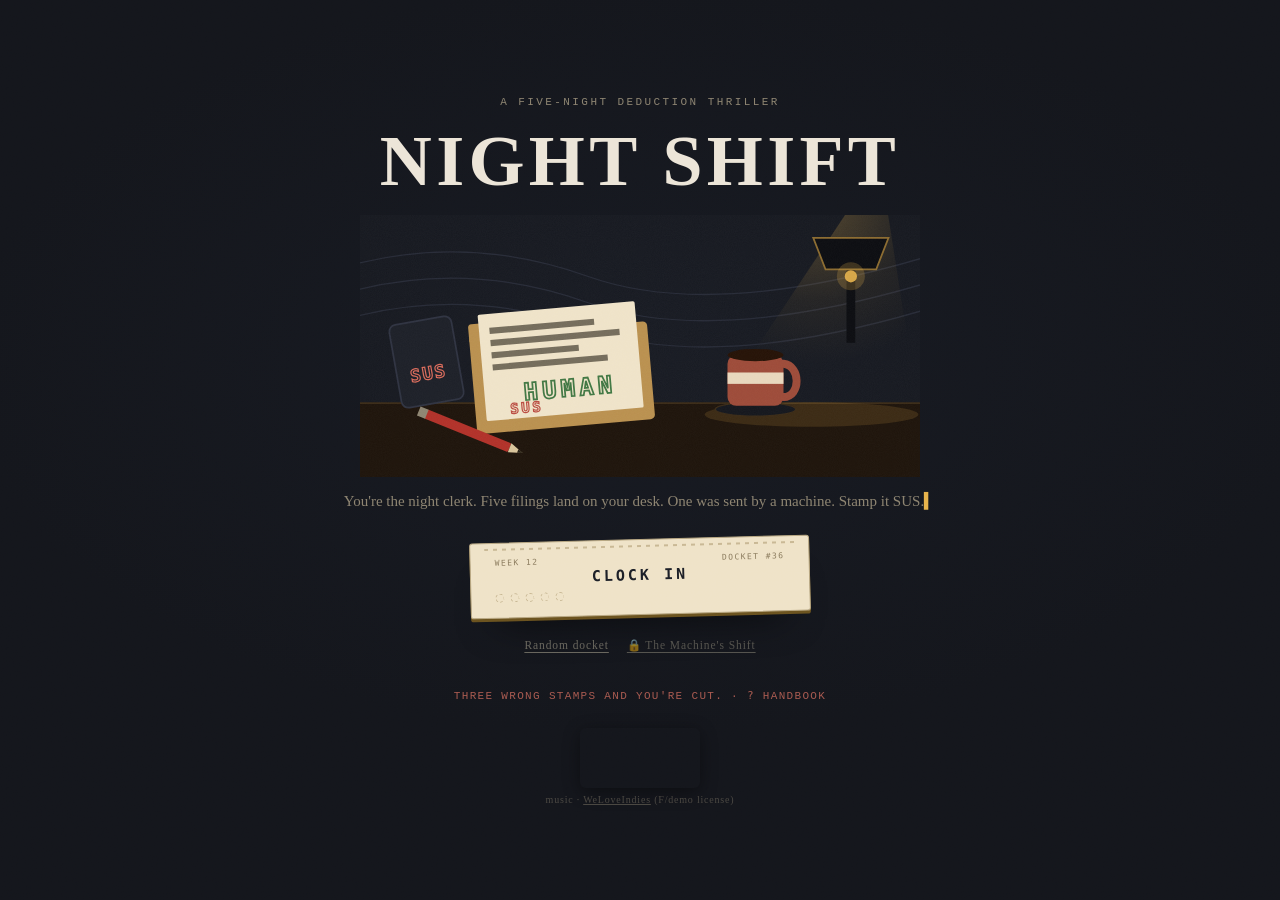
==== commit 0b035633: "NIGHT SHIFT — GitHub Game Off 2026 submission" ====
--- a/index.html
+++ b/index.html
@@ -8,13 +8,6 @@
 </head>
 <body data-shift="night">
 <div id="uiTip" class="hidden" role="tooltip"></div>
-<!-- opening credits: the WeLoveIndies intro the FREE & DEMO license asks for
-     on a non-commercial release. Any input skips it; the title screen's static
-     music credit remains for reduced-motion and posterity. -->
-<div id="creditsIntro" aria-hidden="true">
-  <video id="creditsIntroVid" playsinline preload="auto" src="audio/wli-intro.mp4"></video>
-  <p class="ci-skip">PRESS ANY KEY TO SKIP</p>
-</div>
 <div id="stage" aria-hidden="true">
   <div class="stage-day">
     <svg viewBox="0 0 1200 900" preserveAspectRatio="xMidYMid slice">
@@ -147,6 +140,17 @@
   <div class="hb-card">
     <div class="hb-head"><b>CLERK'S HANDBOOK</b><button id="hbClose" aria-label="Close handbook">✕</button></div>
     <div class="hb-cols">
+      <section id="hbRead"><h4>READING A FILING</h4>
+        <p>A person's postmark is usually:</p>
+        <table class="hb-table">
+          <tr><td>LATENCY</td><td>110ms or more</td></tr>
+          <tr><td>ORIGIN</td><td>an outside gate</td></tr>
+          <tr><td>RELAYS</td><td>2 or more</td></tr>
+          <tr><td>RECEIPT</td><td>after it was filed</td></tr>
+        </table>
+        <p>Odd with no reason on the paper = machine. Odd with a reason = person.</p>
+        <p><button id="hbReplay" type="button" class="tlink">Replay the tour</button></p>
+      </section>
       <section id="hbDay" class="hb-day"><h4>THE DAY</h4>
         <p>Read ARIA's docket — ruled HUMAN or SUS. Deduce the sealed rule from what passes and what fails.</p>
         <p><kbd>1–4</kbd> pick a proof · <kbd>Shift</kbd> cycles the loupe · <kbd>Enter</kbd> files it.</p>
@@ -155,15 +159,20 @@
       </section>
       <section><h4>THE NIGHT — SPOT THE MACHINE</h4>
         <p>Five filings a night. One is a machine. Stamp each <b>HUMAN</b> or <b class="hb-red">SUS</b> — the only question is: is this filer the machine?</p>
-        <p><kbd>S</kbd>/<kbd>←</kbd> SUS · <kbd>H</kbd>/<kbd>→</kbd> HUMAN. Stamp SUS and name the postmark field that reads wrong — point at a real tell and the catch is yours (<b>+100</b>). The stakes are symmetric: <b>a wrong stamp is a strike, either direction</b> — wave the machine through, accuse a person on thin grounds, and the mark is yours. Three strikes and you're cut.</p>
+        <p><kbd>1–4</kbd> circle a postmark field · <kbd>S</kbd>/<kbd>←</kbd> SUS · <kbd>H</kbd>/<kbd>→</kbd> HUMAN · <kbd>F</kbd> its file. Circle the field that reads wrong, then stamp SUS — a real tell is the catch (<b>+100</b>). The stakes are symmetric: <b>a wrong stamp is a strike, either direction</b> — wave the machine through, accuse a person on thin grounds, and the mark is yours. Three strikes and you're cut.</p>
         <p>One filing is contested — right pays double. A flawless night earns <b>NIGHT CLEAR</b>.</p>
       </section>
       <section><h4>THE POSTMARK — THE ONLY TESTIMONY</h4>
-        <p class="hb-mono">LATENCY — round-trip time. Machines answer before the lamp warms.</p>
-        <p class="hb-mono">ORIGIN — where the packet was sent from. A gate named zero is not a person's door.</p>
-        <p class="hb-mono">RELAYS — hops the filing crossed. Humans route; machines don't.</p>
-        <p class="hb-mono">RECEIPT — delay between post and receipt. Lateness is human. A receipt before its post is not.</p>
-        <p>The tell is one sentence: <b>it reads too clean to be a person.</b></p>
+        <table class="hb-table">
+          <tr><th>field</th><th>a person</th><th>odd</th><th>the excuse on the paper</th></tr>
+          <tr><td>LATENCY</td><td>110ms+</td><td>3–28ms, or one already in its file</td><td>lobby terminal</td></tr>
+          <tr><td>ORIGIN</td><td>matches the card — EXT GATE indoors, STREET BOX out</td><td>GATE 0, or the wrong kind</td><td>walked in</td></tr>
+          <tr><td>RELAYS</td><td>2–5</td><td>0</td><td>hand-delivered</td></tr>
+          <tr><td>RECEIPT</td><td>after the filing</td><td>before the filing · no delay</td><td>priority queue</td></tr>
+        </table>
+        <p>STREET BOX = outdoors · EXT GATE = indoors.</p>
+        <p>Nothing is received before it is filed.</p>
+        <p>It never files a new number twice — its file (<kbd>F</kbd>) keeps them.</p>
       </section>
       <section><h4>THE DESK</h4>
         <p><kbd>?</kbd> this card · <kbd>M</kbd> mute · tap a stamped case to continue.</p>
@@ -180,7 +189,7 @@
 
   <!-- ===== TITLE ===== -->
   <div id="title" class="overlay">
-    <p class="kicker">a deduction thriller in five night shifts</p>
+    <p class="kicker">a five-night deduction thriller</p>
     <h1>NIGHT SHIFT</h1>
     <div class="title-scene" aria-hidden="true">
     <svg viewBox="0 0 640 300" role="img" aria-label="An auditor's night desk: lamp, docket folder, coffee">
@@ -249,15 +258,9 @@
       <rect x="0" y="0" width="640" height="300" filter="url(#paperGrain)" opacity=".06"/>
     </svg>
     </div>
-    <p class="sub">Five filings a night. One of them is a machine. The postmark gives it away.</p>
-    <div class="steps">
-      <div class="step" data-tip="Every filing carries a postmark: LATENCY · ORIGIN · RELAYS · RECEIPT. Humans file messy — a machine reads clean."><b>1 · READ</b><span>the postmark</span></div>
-      <div class="step-arrow" aria-hidden="true">→</div>
-      <div class="step" data-tip="Stamp each filing HUMAN or SUS. Suspect the machine — but the postmark has to hold it."><b>2 · STAMP</b><span>HUMAN or SUS</span></div>
-      <div class="step-arrow" aria-hidden="true">→</div>
-      <div class="step" data-tip="Point at the field that reads wrong. Name a real tell and the catch is yours (+100). Name a human's and it's a strike."><b>3 · FLAG</b><span>the tell</span></div>
-    </div>
-    <!-- first read: the verb pair. second: resume/career. third: alternates + ticker -->
+    <p class="sub">You're the night clerk. Five filings land on your desk. One was sent by a machine. Stamp it SUS.</p>
+    <!-- first read: the verb pair. second: resume/career. third: alternates.
+         The how-to lives in the night-zero tour — the title says one thing. -->
     <div class="resume-slot" id="resumeSlot"></div>
     <div class="title-btns">
       <button id="startBtn" class="stamp-btn" aria-label="Clock in" data-tip="Today's fresh docket — the same for everyone, changes daily">
@@ -265,18 +268,16 @@
         <span class="pc-main">Clock in</span>
         <span class="pc-slots" aria-hidden="true"><i></i><i></i><i></i><i></i><i></i></span>
       </button>
-      <button id="randomBtn" class="ghost read-3" data-tip="A shuffled docket, just for this run — not today's shared one">Random docket</button>
-      <button id="otTitleBtn" class="ghost read-3 hidden" data-tip="Endless mode: five more nights on generated rules, a fresh run every time">Overtime (endless)</button>
-      <button id="machineTitleBtn" class="ghost locked read-3" data-tip="File like you belong — fool the wire as the machine. Locked until you clear overtime.">🔒 The Machine's Shift</button>
-    </div>
-    <p class="legend">Three wrong stamps — either direction — and you're cut.</p>
+      <div class="title-links">
+        <button id="randomBtn" class="tlink read-3" data-tip="A shuffled docket, just for this run — not today's shared one">Random docket</button>
+        <button id="otTitleBtn" class="tlink read-3 hidden" data-tip="Endless mode: five more nights on generated rules, a fresh run every time">Overtime (endless)</button>
+        <button id="machineTitleBtn" class="tlink locked read-3" data-tip="File like you belong — fool the wire as the machine. Finish a week, any ending, to unlock it.">🔒 The Machine's Shift</button>
+      </div>
+    </div>
+    <p class="legend">Three wrong stamps and you're cut. · <kbd>?</kbd> handbook</p>
     <p class="career-line hidden" id="careerLine"></p>
-    <div class="shift-ledger" id="shiftLedger" aria-label="What shifts in this game">
-      <span class="sl-k">shift (v.)</span>
-      <span class="sl-stage"><span class="sl-i on"><b>the postmark</b> — the only testimony on the desk</span><span class="sl-i"><b>the machine</b> — same face all week, its tells shift every night</span><span class="sl-i"><b>the desk</b> — five nights, and the strike count</span><span class="sl-i"><b>the wire</b> — it remembers every stamp you make</span><span class="sl-i"><b>who signs</b> — the last rule is yours to write</span></span>
-    </div>
     <div class="title-foot">
-      <p class="hint">Five nights. One machine, same face all week — its tells shift, and only the postmark gives it away. A wrong stamp is a strike, either direction; three and you're cut. Overtime runs a fresh docket with a new face; the Machine's Shift flips the desk. Sound recommended — <kbd>?</kbd> opens the handbook.</p>
+      <video id="creditsIntroVid" class="ci-slate" muted playsinline preload="auto" src="audio/wli-intro.mp4" aria-label="WeLoveIndies intro"></video>
       <p class="music-credit">music · <a href="https://weloveindies.com" rel="noopener">WeLoveIndies</a> (F/demo license)</p>
     </div>
     <!-- attract reel: after idle, the desk keeps working without you.
@@ -293,10 +294,23 @@
       <div id="dayDots"></div>
       <span id="hudStrikes"></span>
       <span id="hudScore"></span>
+      <button id="mfileBtn" class="hidden" type="button" data-tip="every postmark the machine has filed — F toggles">its file · 0</button>
+      <button id="wireBtn" type="button" data-tip="the wire — tonight's events, in order">wire</button>
     </header>
 
-    <!-- the desk remembers: tonight's events, in order, never erased -->
-    <div id="wireLog" aria-hidden="true"></div>
+    <!-- the desk remembers: tonight's events, in order, never erased.
+         On the wide desk these sit in the left column; on the narrow one
+         they close behind the HUD buttons and open as drawers. -->
+    <div id="sideCol">
+      <div id="machineFile" class="hidden" aria-label="the machine's file">
+        <button id="mfileX" class="drawer-x" type="button" aria-label="Close the machine's file">✕</button>
+        <div id="mfRows"></div>
+      </div>
+      <div id="wireLog" class="empty" aria-hidden="true">
+        <button id="wireX" class="drawer-x" type="button" aria-label="Close the wire log">✕</button>
+        <div id="wireRows"></div>
+      </div>
+    </div>
 
     <!-- the one instruction per screen — "what do I do right now" -->
     <p id="instr"></p>
@@ -400,13 +414,13 @@
       </div>
       <!-- the night's paperwork, made visible: what's still in the pile
            vs what's been stamped and filed. Decorative — CASE n/m says it. -->
+      <p id="nightMemo" class="read-2 hidden"></p>
       <div id="caseTray" class="hidden" aria-hidden="true">
         <span class="tray-label">PILE</span>
         <span class="tray-pile" id="trayPile"></span>
         <span class="tray-arrow">→</span>
         <span class="tray-filed" id="trayFiled"></span>
       </div>
-      <p id="nightMemo" class="read-2 hidden"></p>
       <div id="amendBanner" class="hidden"><div class="amend-panel"><b>⚠ AMENDMENT</b><span id="amendNote"></span><span id="amendGhost" class="hidden"></span><span class="amend-ack">— press or tap to acknowledge —</span></div></div>
       <div id="caseCard"></div>
       <div id="caseBtns">
@@ -414,6 +428,7 @@
         <button id="humanBtn" class="vb h shift-paddle-right" data-tip="Stamp HUMAN — this filer is a person. Wave the machine through and it costs a strike too. Three wrong stamps, either direction, and the desk cuts you. (H or →)">HUMAN <span class="stamp-ring h" aria-hidden="true">H</span></button>
         <div id="auditKeyHint" class="keyhint hidden">← SUS · → HUMAN · ↵</div>
       </div>
+      <div id="auditHint" aria-live="polite"></div>
       <div id="auditSummary" class="hidden"></div>
       <div id="auditActions"></div>
     </section>
@@ -423,7 +438,7 @@
       <div id="finaleWrap">
         <div class="finale-bar">
           <h3 class="sec-head">The machine's final proof</h3>
-          <p class="finale-lead">Five filings. One is the machine — read its postmark. Sign the clause that cuts only it, or sign the one that lets it belong.</p>
+
         </div>
         <table id="finaleTable">
           <thead><tr>
@@ -460,8 +475,10 @@
       <div class="brief-card">
         <p class="brief-day" id="briefDay">DAY 1</p>
         <p class="brief-theme" id="briefTheme">🌅 THE DAWN</p>
+        <div id="briefFaces" class="brief-faces hidden"></div>
         <p class="brief-riddle" id="briefRiddle"></p>
         <p class="brief-aria"><span class="brief-who" id="briefWho">ARIA //</span> <span id="briefAria"></span></p>
+        <button id="briefSkip" class="tour-skip hidden" type="button">Skip tour</button>
         <p class="brief-skip">tap or press any key</p>
       </div>
     </div>
--- a/style.css
+++ b/style.css
@@ -1387,6 +1387,8 @@
   margin-bottom: 3px;
 }
 .rcc-b.tel-val { font-weight: 600; }
+/* night zero's baseline marks the two impossible fields, nothing else */
+.rcc-b.tel-val.tell { font-weight: 800; text-decoration: underline dotted; text-underline-offset: 3px; }
 .rcc-k { color: #93a3ba; }
 .rcc-a, .rcc-b { text-align: right; white-space: nowrap; overflow: hidden; text-overflow: ellipsis; }
 @media (max-width: 420px) {
@@ -2116,7 +2118,7 @@
 }
 .brief-riddle {
   font-family: Georgia, serif; font-style: italic;
-  font-size: 17px; line-height: 1.55; color: #d9cfb8;
+  font-size: 17px; line-height: 1.55; color: #e6dcc6;
   min-height: 1.55em; margin: 0 0 14px;
 }
 .brief-riddle::after {
@@ -2125,17 +2127,43 @@
 }
 @keyframes caretBlink { 50% { opacity: 0; } }
 .brief-aria {
-  font-size: 12.5px; line-height: 1.5; color: #9aa4b5;
+  font-size: 12.5px; line-height: 1.5; color: #b8c0cd;
   border-top: 1px solid #262a36; padding-top: 12px; margin: 0;
 }
 .brief-who { color: var(--amber, #e8b34b); font-family: ui-monospace, monospace; letter-spacing: .1em; }
 .brief-skip {
-  font-size: 9.5px; letter-spacing: .2em; color: #5a6478;
+  font-size: 9.5px; letter-spacing: .2em; color: #8a92a4;
   text-transform: uppercase; text-align: right; margin: 10px 0 0;
 }
-
-/* desk dims behind the brief */
-body.brief-up #frame { filter: brightness(.5) saturate(.8); }
+/* night-zero beats: the five faces (beat 1) and the postmark baseline
+   strip (beat 2) ride the brief card — one thing per screen */
+.brief-faces {
+  display: flex; justify-content: center; gap: 16px;
+  margin: 2px 0 14px;
+}
+.brief-face {
+  display: flex; flex-direction: column; align-items: center; gap: 5px;
+  animation: briefIn .5s cubic-bezier(.2, .9, .25, 1) both;
+}
+.brief-face:nth-child(2) { animation-delay: .06s; }
+.brief-face:nth-child(3) { animation-delay: .12s; }
+.brief-face:nth-child(4) { animation-delay: .18s; }
+.brief-face:nth-child(5) { animation-delay: .24s; }
+.brief-face img {
+  width: 52px; height: 52px; border-radius: 50%;
+  object-fit: cover; border: 2px solid #8a6a2f;
+  filter: saturate(.85) brightness(.92);
+}
+.brief-face img.missing { visibility: hidden; }
+.brief-face span {
+  font-family: ui-monospace, monospace; font-size: 10px;
+  letter-spacing: .12em; color: #b7a98a;
+}
+.brief-card .rc-compare { margin: 0 0 14px; }
+
+/* desk dims behind the brief — the brief's own backdrop does the work;
+ * a filter on #frame used to shroud the modal inside it */
+
 
 /* ---- the deal-in: docket rows and hand cards cascade after the brief ---- */
 #dayPhase.staging #docketBody tr,
@@ -2261,6 +2289,22 @@
   user-select: none;
 }
 .wire-line { white-space: nowrap; overflow: hidden; text-overflow: ellipsis; }
+
+/* its file — the machine's postmark history, styled like the wire log.
+ * A narrow side rail: it never sits over the card. */
+#mfileBtn {
+  font: inherit; letter-spacing: inherit; color: inherit;
+  background: var(--card); border: 1px solid var(--line); border-radius: 4px;
+  padding: 3px 8px; cursor: pointer; margin-left: auto;
+}
+#mfileBtn:hover { color: var(--ink); }
+#machineFile {
+  font-family: ui-monospace, monospace; font-size: .66rem; line-height: 1.6;
+  letter-spacing: .04em; color: var(--ink); opacity: .75;
+  padding: 4px; border-bottom: 1px dashed color-mix(in srgb, var(--ink) 18%, transparent);
+  user-select: none;
+}
+.mf-line { white-space: nowrap; overflow: hidden; text-overflow: ellipsis; }
 .wire-line:last-child { opacity: 1; }
 .wire-line:not(:last-child) { opacity: .55; }
 
@@ -2530,7 +2574,7 @@
 }
 
 /* locked tease: visible, honest about the terms */
-#machineTitleBtn.locked { opacity: .55; border-style: dashed; }
+#machineTitleBtn.locked { opacity: .55; }
 #machineTitleBtn.locked:hover { opacity: .8; }
 
 /* ---------- the week wears the desk down: ledger degradation ---------- */
@@ -2786,19 +2830,713 @@
  * A film's opening credits: full screen, over before the desk appears,
  * gone on the first input. The video is the only motion; reduced-motion
  * skips the splash and keeps the static music credit on the title. */
-#creditsIntro {
-  position: fixed; inset: 0; z-index: 9999;
-  background: #05070c;
-  display: flex; flex-direction: column;
-  align-items: center; justify-content: center; gap: 18px;
-  transition: opacity .35s ease;
-}
-#creditsIntro.gone { opacity: 0; pointer-events: none; }
-#creditsIntro video {
-  display: block; width: min(640px, 86vw); height: auto;
-  border-radius: 3px; box-shadow: 0 8px 40px rgba(0, 0, 0, .7);
-}
-#creditsIntro .ci-skip {
-  margin: 0; font-size: 10px; letter-spacing: .22em;
-  color: rgba(207, 194, 162, .45); text-transform: uppercase;
-}
+/* the credits slate lives in the title foot — small, inline, never an overlay */
+#title .ci-slate {
+  display: block; width: 120px; height: auto; margin: 0 auto 6px;
+  border-radius: 6px; opacity: .8;
+  box-shadow: 0 4px 18px rgba(0, 0, 0, .5);
+}
+
+/* ---------- night desk layout: memo plate, side column, drawers ---------- */
+/* the memo is the night's instruction now — the same plate treatment as
+   the instruction banner, wrapped, never clipped */
+#nightMemo {
+  display: block; opacity: 1;
+  font-family: ui-monospace, "SF Mono", Menlo, monospace;
+  font-size: 12.5px; letter-spacing: .03em; line-height: 1.5;
+  color: var(--accent); text-align: center;
+  margin: 2px 0 0; padding: 9px 14px;
+  background: var(--card); border: 1px solid var(--line); border-radius: 6px;
+  white-space: normal; overflow-wrap: anywhere;
+}
+#nightMemo.hidden { display: none !important; }
+#nightMemo::before { content: "✉ MEMO · "; color: var(--faint); }
+
+/* its file: .open is the only state that shows it — the HUD button,
+   the ✕, F and Esc all just move that one class */
+#machineFile { display: none; }
+#machineFile.open { display: block; }
+.drawer-x {
+  float: right; margin: -2px -2px 0 6px;
+  font: inherit; font-size: .72rem; line-height: 1;
+  background: none; border: none; color: var(--faint);
+  cursor: pointer; padding: 4px 6px;
+}
+.drawer-x:hover { color: var(--ink); }
+#wireX, #mfileX { display: none; }
+#wireLog.empty { display: none; }
+
+/* the HUD's wire button mirrors its file button */
+#wireBtn {
+  font: inherit; letter-spacing: inherit; color: inherit;
+  background: var(--card); border: 1px solid var(--line); border-radius: 4px;
+  padding: 3px 8px; cursor: pointer;
+}
+#wireBtn:hover { color: var(--ink); }
+
+/* ARIA's ruling floats over the desk instead of shoving the card down —
+   it types, holds a few seconds, and is gone again */
+body[data-phase="audit"] #ariaSay {
+  position: absolute; top: 64px; left: 50%;
+  transform: translateX(-50%);
+  width: min(52ch, 92%); z-index: 46;
+  box-shadow: 0 8px 28px rgba(0, 0, 0, .5);
+}
+
+/* narrow desk: the wire and its file hide behind HUD buttons and open
+   as overlay drawers — tap again, ✕ or Esc to dismiss */
+@media (max-width: 1099px) {
+  body[data-phase="audit"] #wireLog { display: none; }
+  body[data-phase="audit"] #wireLog.open,
+  body[data-phase="audit"] #machineFile.open {
+    display: block;
+    position: fixed; top: 56px; left: 12px; right: 12px;
+    max-height: 44vh; overflow: auto; z-index: 60;
+    background: var(--card); border: 1px solid var(--line);
+    border-radius: 8px; padding: 10px 12px;
+    opacity: 1; font-size: .72rem; line-height: 1.6;
+    box-shadow: 0 10px 34px rgba(0, 0, 0, .6);
+  }
+  body[data-phase="audit"] #wireLog.open #wireX,
+  body[data-phase="audit"] #machineFile.open #mfileX { display: block; }
+}
+
+/* wide desk: the wire and its file live in a left column beside the
+   card — the HUD toggles hide at this width, F still folds the file */
+@media (min-width: 1100px) {
+  body[data-phase="audit"] #frame { max-width: 1120px; padding-left: 344px; }
+  body[data-phase="audit"] #sideCol {
+    position: absolute; left: 18px; top: 16px; width: 292px;
+    background: rgba(7, 9, 13, .78);
+    border: 1px solid var(--line); border-radius: 8px;
+    padding: 10px 12px; z-index: 20;
+  }
+  body[data-phase="audit"] #wireLog {
+    display: block; max-height: none; border-bottom: none;
+  }
+  body[data-phase="audit"] #sideCol #wireLog { margin-top: 8px; }
+  /* her ruling rides the desk's bottom-left corner — over the painted
+     room, never over the memo, the card, or the ledger */
+  body[data-phase="audit"] #ariaSay {
+    left: 18px; top: auto; bottom: 20px;
+    transform: none; width: min(42ch, 300px);
+  }
+  body[data-phase="audit"] #mfileBtn,
+  body[data-phase="audit"] #wireBtn { display: none; }
+}
+
+/* the handbook's postmark table — four fields, what each reads like */
+.hb-table {
+  width: 100%; border-collapse: collapse;
+  font-family: ui-monospace, monospace; font-size: 10px;
+  margin: 6px 0 8px;
+}
+.hb-table th, .hb-table td {
+  border: 1px solid var(--line); padding: 4px 6px;
+  text-align: left; vertical-align: top;
+}
+.hb-table th { color: var(--faint); font-weight: normal; letter-spacing: .08em; }
+
+/* narrow desk, tight stack: everything the audit needs stays above the
+   fold — the photo shrinks to a thumbnail, the memo keeps its text */
+@media (max-width: 1099px) {
+  body[data-phase="audit"] #hud { gap: 8px; padding-bottom: 8px; font-size: 10px; }
+  body[data-phase="audit"] #hud button { padding: 2px 6px; }
+  body[data-phase="audit"] #auditPhase { gap: 6px; padding-top: 2px; }
+  body[data-phase="audit"] #nightMemo { font-size: 12px; padding: 7px 10px; line-height: 1.4; }
+  body[data-phase="audit"] #caseTray { min-height: 22px; }
+  body[data-phase="audit"] .case-num { margin-bottom: 5px; padding: 3px 10px; }
+  body[data-phase="audit"] .case-photo .case-vignette { height: 54px; border-width: 3px; }
+  body[data-phase="audit"] .case-photo .case-id { width: 34px; height: 42px; top: -8px; border-width: 2px; }
+  body[data-phase="audit"] .case-card .arg { margin-bottom: 6px; }
+}
+
+/* tighter still: the HUD compresses to two short rows — the badge and
+   the shift counter say the same thing twice at this width anyway */
+@media (max-width: 640px) {
+  body[data-phase="audit"] #hud { font-size: 9px; gap: 6px; letter-spacing: .1em; }
+  body[data-phase="audit"] #dayDots, body[data-phase="audit"] #hudStrikes,
+  body[data-phase="audit"] #hudScore { padding: 2px 6px; }
+  body[data-phase="audit"] #dayDots .day-label { display: none; }
+  body[data-phase="audit"] #hud button { padding: 2px 5px; font-size: .58rem; }
+}
+
+/* the grounds row wraps tight on the narrow desk */
+@media (max-width: 640px) {
+  body[data-phase="audit"] .flag-row { gap: 4px; margin-top: 4px; }
+  body[data-phase="audit"] .flag-f { padding: 2px 6px; }
+}
+
+/* its file reads whole — a postmark you can't finish reading is no evidence */
+.mf-line { white-space: normal; overflow: visible; text-overflow: clip; padding-left: 1.6em; text-indent: -1.6em; }
+@media (max-width: 1099px) {
+  /* one postmark field per row on the narrow desk: the receipt never
+     collides with its label, and the grounds row stays above the fold */
+  body[data-phase="audit"] .case-stub { grid-template-columns: 1fr; }
+  body[data-phase="audit"] .flag-row .flag-q { flex-basis: 100%; }
+  body[data-phase="audit"] .flag-f { font-size: 10px; padding: 3px 5px; letter-spacing: .04em; }
+}
+
+/* ---------- last call & dawn sit at the same desk ---------- */
+
+/* the ledger's packet column wraps field by field — nothing clips */
+#finaleTable .c-pkt { white-space: normal; }
+#finaleTable .c-pkt .pk { white-space: nowrap; display: inline-block; }
+#finaleTable td.c-file { white-space: normal; }
+
+/* the compare's column heads: name on top, role beneath — no ellipsis */
+.rcc-who b, .rcc-who i { display: block; }
+.rcc-who i { font-style: normal; color: var(--faint); font-size: .85em; }
+@media (max-width: 480px) {
+  .rc-compare { font-size: 10.5px; }
+  .rcc-a, .rcc-b { white-space: normal; overflow: visible; text-overflow: clip; }
+}
+
+/* wide desk: the side column serves the ledger and the dawn too */
+@media (min-width: 1100px) {
+  body[data-phase="finale"] #frame, body[data-phase="dawn"] #frame {
+    max-width: 1120px; padding-left: 344px;
+  }
+  body[data-phase="finale"] #sideCol, body[data-phase="dawn"] #sideCol {
+    position: absolute; left: 18px; top: 16px; width: 292px;
+    background: rgba(7, 9, 13, .78);
+    border: 1px solid var(--line); border-radius: 8px;
+    padding: 10px 12px; z-index: 20;
+  }
+  body[data-phase="finale"] #wireLog, body[data-phase="dawn"] #wireLog {
+    display: block; max-height: none; border-bottom: none;
+  }
+  body[data-phase="finale"] #mfileBtn, body[data-phase="finale"] #wireBtn,
+  body[data-phase="dawn"] #mfileBtn, body[data-phase="dawn"] #wireBtn { display: none; }
+  /* on the ledger ARIA annotates in flow — she never covers the docket */
+  body[data-phase="finale"] #ariaSay {
+    position: static; transform: none; width: auto;
+    margin: 6px auto 0; box-shadow: none;
+  }
+}
+
+/* narrow desk: same drawers in finale and dawn; ARIA becomes a
+   single-line ticker in flow — she annotates, she never covers */
+@media (max-width: 1099px) {
+  body[data-phase="finale"] #hud, body[data-phase="dawn"] #hud {
+    gap: 8px; padding-bottom: 8px; font-size: 10px;
+  }
+  body[data-phase="finale"] #wireLog, body[data-phase="dawn"] #wireLog { display: none; }
+  body[data-phase="finale"] #wireLog.open, body[data-phase="dawn"] #wireLog.open,
+  body[data-phase="finale"] #machineFile.open, body[data-phase="dawn"] #machineFile.open {
+    display: block;
+    position: fixed; top: 56px; left: 12px; right: 12px;
+    max-height: 44vh; overflow: auto; z-index: 60;
+    background: var(--card); border: 1px solid var(--line);
+    border-radius: 8px; padding: 10px 12px;
+    opacity: 1; font-size: .72rem; line-height: 1.6;
+    box-shadow: 0 10px 34px rgba(0, 0, 0, .6);
+  }
+  body[data-phase="finale"] #wireLog.open #wireX,
+  body[data-phase="dawn"] #wireLog.open #wireX,
+  body[data-phase="finale"] #machineFile.open #mfileX,
+  body[data-phase="dawn"] #machineFile.open #mfileX { display: block; }
+  body[data-phase="audit"] #ariaSay, body[data-phase="finale"] #ariaSay {
+    position: static; transform: none; width: auto;
+    margin: 6px auto 0; padding: 5px 10px; box-shadow: none;
+  }
+  body[data-phase="audit"] #ariaSay .aria-head,
+  body[data-phase="finale"] #ariaSay .aria-head { width: 22px; }
+  body[data-phase="audit"] #ariaSay .aria-body,
+  body[data-phase="finale"] #ariaSay .aria-body { min-width: 0; }
+  body[data-phase="audit"] #ariaText, body[data-phase="finale"] #ariaText {
+    display: block; white-space: nowrap;
+    overflow: hidden; text-overflow: ellipsis; max-width: 78vw;
+  }
+}
+
+/* the ledger on a narrow desk: each filing becomes a two-line block —
+   who and what on top, the whole postmark below */
+@media (max-width: 640px) {
+  #finaleTable thead { display: none; }
+  #finaleTable tr { display: block; padding: 6px 0; border-bottom: 1px solid var(--line); }
+  #finaleTable td { display: inline; border: none; padding: 2px 8px 2px 0; white-space: normal; }
+  #finaleTable td.c-pkt { display: block; padding-top: 3px; font-size: 9px; }
+  #finaleTable td.c-file .name { display: inline; }
+  #finaleTable tr.cut { opacity: .6; }
+  #finaleTable tr.cut td { opacity: 1; }
+  /* one tidy HUD: score and the drawer buttons close up on the right */
+  body[data-phase="audit"] #hudScore, body[data-phase="finale"] #hudScore { margin-left: auto; }
+  body[data-phase="audit"] #hud button, body[data-phase="finale"] #hud button {
+    min-height: 32px; display: inline-flex; align-items: center;
+  }
+}
+
+/* the ledger sits on its own plate so the postmark reads over the lamp */
+#finaleTable {
+  background: rgba(8, 10, 14, .78);
+  border: 1px solid var(--line);
+  border-radius: 6px;
+}
+
+/* the last proof is read, not squinted at: the finale's postmarks carry
+   the same weight as a night card's stub, and the heading sits on a plate */
+#finaleTable .c-pkt { color: var(--ink, #d8d2c4); font-size: 11px; opacity: 1; }
+#finaleTable .c-pkt .pk { margin-right: 8px; }
+@media (max-width: 640px) { #finaleTable td.c-pkt { font-size: 10.5px; } }
+body[data-phase="finale"] .finale-bar {
+  background: rgba(8, 10, 14, .78); padding: 8px 10px; border-radius: 4px;
+}
+body[data-phase="finale"] .finale-lead { color: var(--ink, #d8d2c4); }
+/* an empty file and an empty wire leave no plate on the monitor */
+#sideCol:not(:has(.mf-line)):not(:has(#wireRows > *)) { display: none !important; }
+
+/* ---------- Handoff 4: the card is a paper filing on the desk ---------- */
+/* cream/manila, typed dark ink, slight edge shadow — the same paper the
+   CLOCK IN ticket is made of. Every filer gets the identical sheet. */
+.case-card {
+  --pink: #241c0e;            /* paper ink */
+  --pdim: #53492f;            /* muted ink on paper — >= 4.5:1 */
+  --pgreen: #2e6b34;          /* stamp ink on paper */
+  --pred: #a5281e;
+  background:
+    linear-gradient(173deg, #efe4c8 0%, #e9dcb9 78%, #e3d4ae 100%);
+  color: var(--pink);
+  border: 1px solid #c9b98f;
+  box-shadow:
+    0 1px 0 #b7a678 inset,
+    0 14px 26px -14px rgba(0, 0, 0, .75),
+    0 4px 8px rgba(0, 0, 0, .35);
+}
+.case-card .name { color: var(--pink); }
+.case-card .arg { color: var(--pdim); }
+.case-card .e-head .filer { color: var(--pink); }
+.case-card .e-head .filer b { color: var(--pink); }
+.case-card .echo-tag { color: #6b4a8a; }
+.case-card.stamped-human { border-color: var(--pgreen); --inkc: var(--pgreen); }
+.case-card.stamped-sus { border-color: var(--pred); --inkc: var(--pred); }
+.case-card .case-verdict.ok { color: var(--pgreen); }
+.case-card .case-verdict.bad { color: var(--pred); }
+.case-card .case-verdict.prev { color: var(--pdim); }
+.case-card .case-reason { color: #7d2a1c; }
+.case-card .case-reason::first-line { color: inherit; }
+.case-card .case-cont { color: var(--pdim); }
+.case-card .case-stamp.human { color: var(--pgreen); }
+.case-card .case-stamp.sus { color: var(--pred); }
+
+/* one filing contested — the tag says it; the hazard band is gone */
+.case-card.contested { border-color: #8a6a2f; }
+.case-card.contested::before { content: none; }
+
+/* the facts ride one line of chips — no labels, no marks */
+.fact-chips {
+  display: flex; flex-wrap: wrap; align-items: baseline;
+  gap: 2px 7px; margin: 7px 0 0;
+  font-family: ui-monospace, monospace; font-size: 12px;
+  letter-spacing: .04em; color: var(--pink);
+}
+.fact-chips i { font-style: normal; color: var(--pdim); font-size: 10px; }
+
+/* the clerk's note — a pale-yellow slip taped to the filing, evidence now */
+.note-slip, .case-card .note-slip {
+  font-family: "Iowan Old Style", Georgia, serif;
+  font-size: 12.5px; line-height: 1.35; font-style: italic;
+  letter-spacing: .01em; color: #1d2a4a;
+  background: linear-gradient(178deg, #f6ecc0, #f0e2a4);
+  border: 1px solid #d8c57e;
+  box-shadow: 0 3px 7px rgba(0, 0, 0, .3);
+  padding: 5px 10px 6px;
+  margin: 2px 8px 8px 22px;
+  transform: rotate(-1.3deg);
+  position: relative;
+}
+.note-slip::before {           /* the tape */
+  content: ""; position: absolute; top: -7px; left: 38%;
+  width: 34px; height: 11px;
+  background: rgba(214, 205, 172, .75);
+  border-left: 1px solid rgba(0,0,0,.12);
+  border-right: 1px solid rgba(0,0,0,.12);
+  transform: rotate(2deg);
+}
+/* "it says so here" — the slip underlines in green and reaches the field */
+.note-slip.noted {
+  animation: notepulse .9s ease-in-out 2;
+  border-bottom: 2px solid var(--pgreen);
+}
+@keyframes notepulse { 50% { box-shadow: 0 0 0 4px rgba(46,107,52,.22), 0 3px 7px rgba(0,0,0,.3); } }
+.slip-link {
+  position: absolute; inset: 0; width: 100%; height: 100%;
+  pointer-events: none; z-index: 4; overflow: visible;
+}
+.slip-link path {
+  fill: none; stroke: var(--pgreen); stroke-width: 2.2;
+  stroke-linecap: round; stroke-dasharray: 5 4; opacity: .85;
+}
+
+/* the postmark — a tear-off stub at the card's foot */
+.case-card .case-stub {
+  display: block; margin-top: 11px; padding-top: 0;
+  font-size: 12px; color: var(--pink);
+  border-top: 2px dashed #b7a678;    /* the perforation */
+  position: relative;
+}
+.case-card .case-stub::before {      /* torn-fibre hint along the perf */
+  content: ""; position: absolute; top: -2px; left: 6%; right: 6%; height: 2px;
+  background: repeating-linear-gradient(90deg, #e9dcb9 0 3px, transparent 3px 7px);
+}
+.case-card .stub-head {
+  font-family: ui-monospace, monospace; font-size: 10.5px;
+  letter-spacing: .14em; color: var(--pdim);
+  margin: 7px 0 3px;
+}
+.case-card .stub-grid {
+  display: grid; grid-template-columns: 1fr 1fr; column-gap: 18px;
+}
+@media (max-width: 620px) {
+  .case-card .stub-grid { grid-template-columns: 1fr; }
+}
+.case-stub .tel-val { font-weight: 700; font-family: ui-monospace, monospace; }
+.case-card .case-stub .tel-val.hit { color: #8a5a12; }
+.case-card [data-tel].peek { background: rgba(138, 90, 18, .12); }
+.case-card [data-tel].peek .tel-val { color: #8a5a12; }
+.case-card [data-tel].struck .tel-val::after { border-top-color: var(--pred); }
+
+/* point at it — a field is focusable and armable while the case is fresh */
+.case-card.fresh .tel-row, .case-card.flagging .tel-row { cursor: pointer; }
+.case-card .tel-row:focus-visible { outline: 1.5px dashed #8a5a12; outline-offset: 2px; }
+.tel-row.armed::after {
+  content: ""; position: absolute; inset: -4px -8px; pointer-events: none;
+  border: 2px dashed var(--pred); border-radius: 50% 46% 52% 48% / 60% 55% 50% 62%;
+  transform: rotate(-1.2deg); opacity: .85;
+  animation: armdraw .25s ease-out both;
+}
+@keyframes armdraw { from { transform: rotate(-1.2deg) scale(1.12); opacity: 0; } }
+.tel-row.explained .tel-val { box-shadow: 0 2px 0 var(--pgreen); }
+
+/* when the desk asks what flagged it, everything but the stub steps back */
+.case-card.flagging .e-head, .case-card.flagging .name,
+.case-card.flagging .arg, .case-card.flagging .case-note,
+.case-card.flagging .fact-chips {
+  opacity: .3;
+  transition: opacity .3s ease;
+}
+.case-card .flag-row .flag-q { color: var(--pink); }
+.case-card .flag-f {
+  color: #5e3d0b; border-color: #8a6a2f; background: #f4ecd8;
+}
+.case-card .flag-f:hover, .case-card .flag-f:focus-visible { background: #efe0ba; color: #3d2705; }
+
+/* the unmask — the filer's ID shot glitches out to grey static */
+.id-wrap { position: relative; display: inline-block; }
+.id-cap {
+  display: none; position: absolute; left: 50%; bottom: -9px;
+  transform: translateX(-50%) rotate(-2deg);
+  font-family: ui-monospace, monospace; font-style: normal;
+  font-size: 7.5px; font-weight: 700; letter-spacing: .1em;
+  color: var(--pred); white-space: nowrap;
+}
+.id-wrap.unmasked .id-cap { display: block; }
+.id-wrap.unmasked .case-id {
+  filter: grayscale(1) brightness(.62) contrast(.55);
+  animation: unmask .5s steps(6) both;
+}
+@keyframes unmask {
+  0% { filter: none; clip-path: inset(0 0 0 0); }
+  30% { filter: grayscale(1) brightness(1.4); clip-path: inset(0 0 62% 0); }
+  55% { filter: grayscale(1) brightness(.5); clip-path: inset(18% 0 0 0); }
+  75% { filter: grayscale(1) brightness(.9); clip-path: inset(0 0 34% 0); }
+  100% { filter: grayscale(1) brightness(.62) contrast(.55); clip-path: inset(0); }
+}
+
+/* ---------- the night summary is a tally ---------- */
+.sum-tally {
+  display: flex; gap: 10px; justify-content: center; flex-wrap: wrap;
+  margin: 6px 0 10px;
+}
+.sum-tile {
+  position: relative; width: 62px; text-align: center;
+  padding-top: 2px;
+}
+.sum-face {
+  width: 52px; height: 62px; object-fit: cover;
+  border: 3px solid #e9e2cb; outline: 1px solid rgba(0,0,0,.4);
+  border-radius: 2px; background: #0d1117;
+  transform: rotate(-1deg);
+}
+.sum-tile.ok .sum-face { outline-color: rgba(127,176,105,.8); }
+.sum-tile.bad .sum-face { outline-color: rgba(217,106,90,.9); }
+.sum-tile.walked .sum-face {
+  outline: 2px solid var(--red);
+  box-shadow: 0 0 0 3px rgba(217,72,59,.35);
+}
+.sum-face.unmask { transition: none; }
+.sum-face.unmasked {
+  filter: grayscale(1) brightness(.6) contrast(.55);
+  animation: unmask .5s steps(6) both;
+}
+.sum-stamp {
+  position: absolute; top: -2px; right: -2px;
+  font-family: ui-monospace, monospace; font-size: 8px; font-weight: 700;
+  letter-spacing: .08em; padding: 1px 5px;
+  border: 1.5px solid currentColor; border-radius: 3px;
+  transform: rotate(7deg); background: rgba(20,22,28,.85);
+}
+.sum-stamp.h { color: var(--green); }
+.sum-stamp.s { color: var(--red); }
+.sum-tile .id-cap {
+  position: static; display: block; transform: none;
+  margin-top: 4px; font-size: 7.5px; color: var(--red);
+}
+.sum-tile.bot:not(:has(.unmasked)) .id-cap { visibility: hidden; }
+.sum-pts {
+  font-family: ui-monospace, monospace; font-size: 17px; font-weight: 700;
+  letter-spacing: .18em; color: var(--accent); margin: 4px 0 2px;
+}
+.sum-teaser { font-size: 11px; }
+
+/* ---------- the wire lives on the CRT ---------- */
+@media (min-width: 1100px) {
+  body[data-phase="audit"] #sideCol,
+  body[data-phase="finale"] #sideCol,
+  body[data-phase="dawn"] #sideCol {
+    background: rgba(4, 12, 7, .78);
+    border: none; border-radius: 10px;
+    box-shadow:
+      inset 0 0 34px rgba(40, 160, 90, .12),
+      inset 0 0 3px rgba(140, 255, 180, .25),
+      0 6px 18px rgba(0,0,0,.5);
+    position: absolute;
+  }
+  body[data-phase="audit"] #sideCol::after,
+  body[data-phase="finale"] #sideCol::after,
+  body[data-phase="dawn"] #sideCol::after {
+    content: ""; position: absolute; inset: 0; border-radius: 10px;
+    pointer-events: none;
+    background: repeating-linear-gradient(0deg,
+      rgba(0,0,0,.16) 0 1px, transparent 1px 3px);
+    mix-blend-mode: multiply;
+  }
+  body[data-phase="audit"] #sideCol, body[data-phase="audit"] #sideCol *,
+  body[data-phase="finale"] #sideCol, body[data-phase="finale"] #sideCol *,
+  body[data-phase="dawn"] #sideCol, body[data-phase="dawn"] #sideCol * {
+    color: #9df0b0;
+    text-shadow: 0 0 6px rgba(120, 240, 160, .35);
+    border-color: transparent !important;
+  }
+  body[data-phase="audit"] #sideCol .mf-lat,
+  body[data-phase="finale"] #sideCol .mf-lat,
+  body[data-phase="dawn"] #sideCol .mf-lat { color: #d4ffdf; font-weight: 700; }
+  body[data-phase="audit"] #sideCol .wire-line:last-child,
+  body[data-phase="finale"] #sideCol .wire-line:last-child,
+  body[data-phase="dawn"] #sideCol .wire-line:last-child {
+    animation: crtflick .7s steps(3) both;
+  }
+  @keyframes crtflick {
+    0% { opacity: .2; } 40% { opacity: .9; } 55% { opacity: .4; } 100% { opacity: 1; }
+  }
+}
+/* the same phosphor skin on the narrow-screen drawers */
+@media (max-width: 1099px) {
+  body[data-phase] #wireLog.open, body[data-phase] #machineFile.open {
+    background: rgba(4, 12, 7, .92);
+    border-color: rgba(140, 255, 180, .2);
+  }
+  body[data-phase] #wireLog.open *, body[data-phase] #machineFile.open * {
+    color: #9df0b0; text-shadow: 0 0 6px rgba(120, 240, 160, .3);
+  }
+  body[data-phase] #wireLog.open .mf-lat, body[data-phase] #machineFile.open .mf-lat { color: #d4ffdf; }
+}
+@media (prefers-reduced-motion: reduce) {
+  .wire-line:last-child, .sum-face.unmasked, .id-wrap.unmasked .case-id,
+  .note-slip.noted, .tel-row.armed::after { animation: none !important; }
+}
+
+/* short desks: the whole filing, its stub, and the stamps must read
+   above the fold — shrink the photo and tighten the paper's padding */
+@media (max-height: 740px) {
+  body[data-phase="audit"] #auditPhase { gap: 4px; padding-top: 0; }
+  body[data-phase="audit"] .case-card { padding: 9px 18px 7px; }
+  body[data-phase="audit"] .case-photo { margin-bottom: 5px; }
+  body[data-phase="audit"] .case-photo .case-vignette { height: 54px; border-width: 3px; }
+  body[data-phase="audit"] .case-photo .case-id { width: 36px; height: 45px; top: -8px; border-width: 2px; }
+  body[data-phase="audit"] .case-card .name { font-size: 14px; margin: 4px 0 2px; }
+  body[data-phase="audit"] .case-card .arg { font-size: 12px; margin-bottom: 4px; }
+  body[data-phase="audit"] .note-slip { font-size: 12.5px; padding: 3px 9px 4px; margin: 1px 8px 5px 20px; }
+  body[data-phase="audit"] .fact-chips { margin-top: 3px; }
+  body[data-phase="audit"] .case-card .case-stub { margin-top: 7px; }
+  body[data-phase="audit"] .case-card .stub-head { margin: 5px 0 1px; }
+  body[data-phase="audit"] .case-stub .tel-row { line-height: 1.45; }
+  body[data-phase="audit"] .case-num { margin-bottom: 4px; padding: 2px 10px; }
+  body[data-phase="audit"] #caseBtns .vb { min-height: 44px; }
+}
+
+/* -------------------- h5: portrait on the card, hint line, summary plate -------------------- */
+/* ID photo paper-clipped to the card's top-right corner, inside the card */
+#caseCard .id-wrap {
+  position: absolute; top: 12px; right: 12px;
+  width: 46px; transform: rotate(5deg); z-index: 3;
+}
+#caseCard .id-wrap .case-id {
+  position: static; width: 46px; height: 58px;
+  transform: none; display: block; margin: 0 auto;
+  border: 1px solid rgba(50,40,20,.5);
+  box-shadow: 0 2px 5px rgba(20,14,6,.45);
+}
+#caseCard .id-wrap.unmasked .id-cap {
+  display: block; position: static; transform: none;
+  margin: 3px 0 0 -32px; width: calc(100% + 32px);
+  font: 700 8px/1.2 "JetBrains Mono", monospace; white-space: nowrap;
+  color: var(--sus-red, #a33); text-align: center; letter-spacing: .02em;
+}
+/* keep the photo clear of the name on narrow cards */
+#caseCard .case-photo { position: static; }
+/* the ink stamp moves left so both stamp and photo stay readable */
+body[data-phase="audit"] .case-card .case-stamp { right: 66px; }
+@media (max-width: 639px) {
+  #caseCard .id-wrap { top: 10px; right: 10px; width: 38px; }
+  #caseCard .id-wrap .case-id { width: 38px; height: 48px; }
+  body[data-phase="audit"] .case-card .case-stamp { right: 52px; }
+}
+
+/* fixed hint line under the stamps — no floating bubbles over evidence */
+#auditHint {
+  min-height: 15px; margin: 4px auto 0; max-width: 540px;
+  font-family: "JetBrains Mono", monospace; font-size: 10.5px;
+  letter-spacing: .04em; color: var(--muted, #8a8677);
+  text-align: center; line-height: 1.35;
+  overflow: hidden; text-overflow: ellipsis; white-space: nowrap;
+}
+
+/* night summary on one dark translucent plate, centred in the frame */
+#auditSummary:not(.hidden) {
+  display: flex; flex-direction: column; align-items: center;
+  justify-content: center; min-height: 46vh;
+}
+.sum-plate {
+  margin: 0 auto; padding: 18px 22px; width: fit-content; max-width: 100%;
+  background: rgba(8, 10, 14, .78); border: 1px solid rgba(130, 120, 90, .25);
+  border-radius: 4px; box-shadow: 0 6px 24px rgba(0,0,0,.5);
+  text-align: center;
+}
+.sum-tile { width: 72px; }
+.sum-tile .id-cap {
+  display: block; font: italic 700 11px/1.2 Georgia, serif;
+  color: var(--sus-red, #a33); margin-top: 2px; white-space: nowrap;
+}
+.sum-vale, .sum-vale-tease { color: rgba(214, 209, 196, .85); }
+@media (max-width: 639px) {
+  .sum-tile { width: 56px; }
+  .sum-tile .id-cap { font-size: 10px; }
+  #auditSummary:not(.hidden) { min-height: 0; margin-top: 8px; }
+}
+
+/* armed SUS label stays one line; both paddles keep the same height */
+body[data-phase="audit"] #caseBtns .vb { white-space: nowrap; }
+@media (max-width: 639px) {
+  body[data-phase="audit"] #caseBtns .vb {
+    letter-spacing: 0; font-size: 15px; padding: 0 10px;
+  }
+}
+
+/* chips wrap as whole units */
+body[data-phase="audit"] .fact-chips .fchip { white-space: nowrap; }
+body[data-phase="audit"] .fact-chips { gap: 2px; }
+body[data-phase="audit"] .fact-chips i { margin: 0 1px; font-style: normal; opacity: .5; }
+
+/* summary: the caption gets its own row; its voice is read, not guessed at */
+.sum-plate .sum-tally { margin-bottom: 26px; }
+#auditSummary .sum-plate .sum-vale.quiet { color: rgba(232, 226, 210, .92); opacity: 1; font-size: 12.5px; line-height: 1.5; }
+#auditSummary .sum-plate .sum-vale.sum-teaser { color: var(--amber, #e8b34b); font-style: normal; }
+/* the hint line finishes its sentence */
+#auditHint { white-space: normal; overflow: visible; text-overflow: clip; max-width: 62ch; margin-left: auto; margin-right: auto; line-height: 1.4; min-height: 2.8em; }
+
+/* -------------------- tour: title links, coach callout, baseline -------------------- */
+/* the alternates shrink to text links under the one big punch card */
+#title .title-links {
+  display: flex; justify-content: center; gap: 18px; flex-wrap: wrap;
+}
+button.tlink {
+  background: none; border: none; box-shadow: none; padding: 2px 0;
+  font: inherit; font-size: 11.5px; letter-spacing: .08em;
+  color: var(--muted, #8a8677); text-decoration: underline;
+  text-underline-offset: 3px; cursor: pointer;
+}
+button.tlink:hover:not(:disabled) { color: var(--amber, #e8b34b); transform: none; }
+button.tlink.locked { opacity: .55; }
+#handbook button.tlink { font-size: 12px; }
+
+/* the coach callout: a paper note pointing at the part it teaches —
+   never a dimmed modal, the rest of the card stays readable */
+.coach {
+  position: fixed; z-index: 45; max-width: 240px;
+  background: #f0e4c2;
+  border: 1px solid #b8a05a; border-left: 3px solid #a8842f;
+  border-radius: 3px; padding: 10px 12px 8px;
+  box-shadow: 0 8px 24px rgba(0, 0, 0, .55);
+  transform: rotate(-.6deg);
+  animation: coachIn .3s ease both;
+  cursor: pointer;
+}
+@keyframes coachIn {
+  from { opacity: 0; transform: translateY(6px) rotate(-.6deg); }
+  to { opacity: 1; transform: none; }
+}
+/* under 1100px the coach docks in the instruction slot — same paper,
+   same width as the plate it stands in for, nothing overlays the card */
+.coach.docked {
+  position: static; transform: none;
+  max-width: none; margin: 8px 0 2px; width: auto;
+  display: flex; align-items: center; gap: 14px;
+  padding: 8px 14px;
+}
+.coach.docked p { margin: 0; flex: 1; }
+.coach.docked .coach-btns { flex-shrink: 0; gap: 14px; }
+.coach p {
+  margin: 0 0 6px; font-family: Georgia, serif; font-style: italic;
+  font-size: 13px; line-height: 1.45; color: #241c0e;
+}
+.coach-btns { display: flex; justify-content: space-between; align-items: center; gap: 10px; }
+.coach-next {
+  background: none; border: none; padding: 2px 0; cursor: pointer;
+  font-family: "JetBrains Mono", ui-monospace, monospace;
+  font-size: 11px; letter-spacing: .08em; color: #6a4e10;
+  text-decoration: underline; text-underline-offset: 3px;
+}
+.coach-skip {
+  background: none; border: none; padding: 2px 0; cursor: pointer;
+  font-family: "JetBrains Mono", ui-monospace, monospace;
+  font-size: 10px; letter-spacing: .06em; color: #6d6552;
+  text-decoration: underline; text-underline-offset: 3px;
+}
+.coach-next:hover { color: #3a2a05; }
+.coach-skip:hover { color: #241c0e; }
+/* the part being taught lifts off the paper */
+.coach-hi {
+  outline: 2px dashed rgba(168, 132, 47, .9); outline-offset: 3px;
+  border-radius: 3px;
+}
+.coach-pulse {
+  outline: 2px solid rgba(160, 50, 40, .85); outline-offset: 2px;
+  border-radius: 3px;
+  animation: coachPulse 1.1s ease-in-out infinite;
+}
+@keyframes coachPulse {
+  0%, 100% { outline-color: rgba(160, 50, 40, .85); }
+  50% { outline-color: rgba(160, 50, 40, .3); }
+}
+@media (prefers-reduced-motion: reduce) {
+  .coach { animation: none; }
+  .coach-pulse { animation: none; }
+}
+/* Skip tour on the brief card: same small underline link */
+.tour-skip {
+  display: block; margin: 12px 0 0; background: none; border: none;
+  padding: 2px 0; cursor: pointer;
+  font-family: ui-monospace, monospace; font-size: 10.5px;
+  letter-spacing: .1em; color: #8a92a4;
+  text-decoration: underline; text-underline-offset: 3px;
+}
+.tour-skip:hover { color: #e8b34b; }
+.tour-skip.hidden { display: none; }
+
+/* the baseline prints itself on the stub — night zero + night one only */
+.tel-us {
+  display: block; font-style: normal; font-weight: 400;
+  font-size: 10px; letter-spacing: .04em; line-height: 1.25;
+  color: rgba(83, 73, 47, .85);
+}
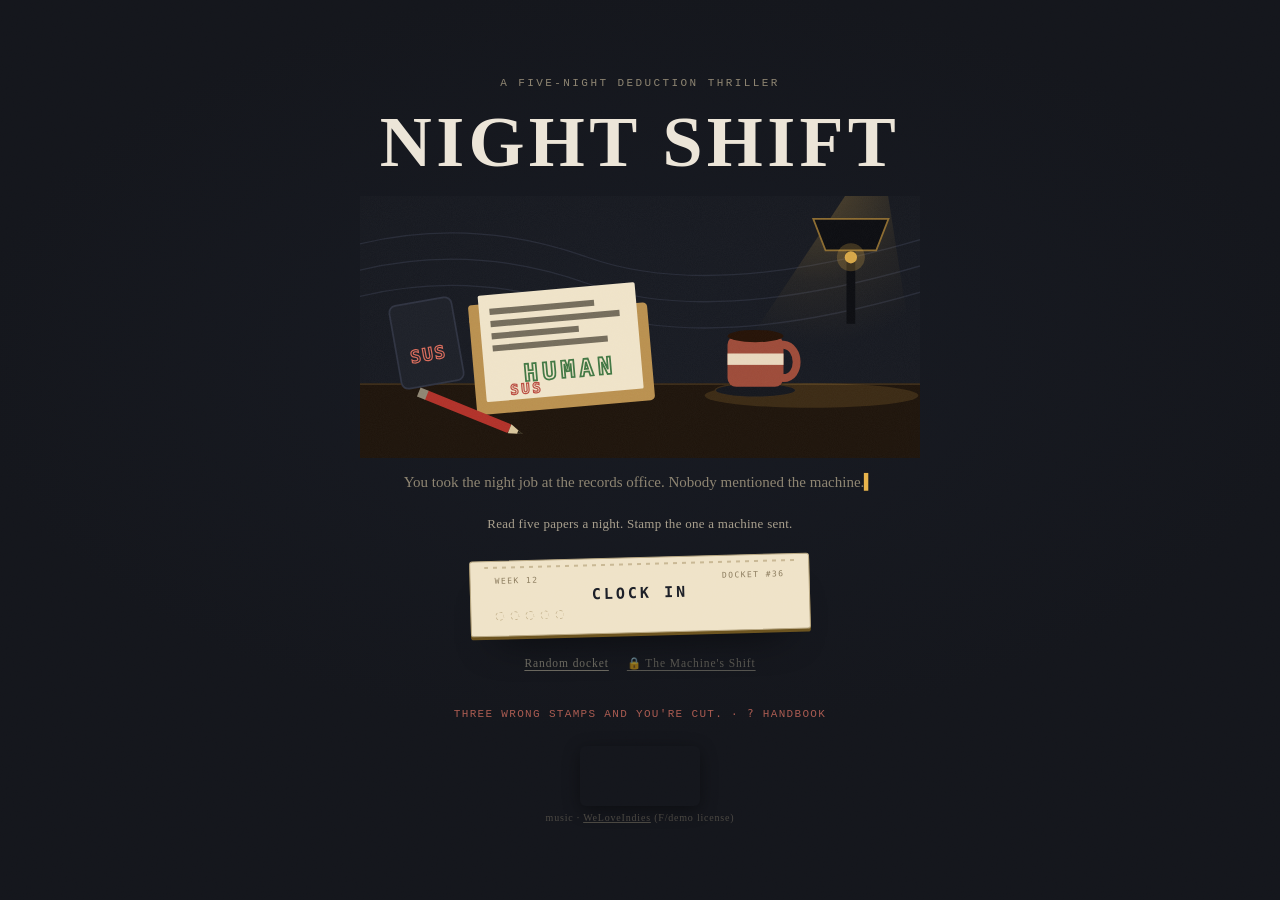
==== commit 17dcff50: "NIGHT SHIFT — GitHub Game Off 2026 submission" ====
--- a/index.html
+++ b/index.html
@@ -140,13 +140,13 @@
   <div class="hb-card">
     <div class="hb-head"><b>CLERK'S HANDBOOK</b><button id="hbClose" aria-label="Close handbook">✕</button></div>
     <div class="hb-cols">
-      <section id="hbRead"><h4>READING A FILING</h4>
-        <p>A person's postmark is usually:</p>
+      <section id="hbRead"><h4>READING A PAPER</h4>
+        <p>A person's trip is usually:</p>
         <table class="hb-table">
-          <tr><td>LATENCY</td><td>110ms or more</td></tr>
-          <tr><td>ORIGIN</td><td>an outside gate</td></tr>
-          <tr><td>RELAYS</td><td>2 or more</td></tr>
-          <tr><td>RECEIPT</td><td>after it was filed</td></tr>
+          <tr><td>TRAVEL TIME</td><td>0.1 sec or more</td></tr>
+          <tr><td>SENT FROM</td><td>somewhere outside the office</td></tr>
+          <tr><td>STOPS</td><td>2 or more</td></tr>
+          <tr><td>ARRIVED</td><td>after it was sent</td></tr>
         </table>
         <p>Odd with no reason on the paper = machine. Odd with a reason = person.</p>
         <p><button id="hbReplay" type="button" class="tlink">Replay the tour</button></p>
@@ -158,25 +158,25 @@
         <p>File a card that fails the rule and it's a <b class="hb-red">STRIKE</b>. Three strikes and you're cut to jury duty.</p>
       </section>
       <section><h4>THE NIGHT — SPOT THE MACHINE</h4>
-        <p>Five filings a night. One is a machine. Stamp each <b>HUMAN</b> or <b class="hb-red">SUS</b> — the only question is: is this filer the machine?</p>
-        <p><kbd>1–4</kbd> circle a postmark field · <kbd>S</kbd>/<kbd>←</kbd> SUS · <kbd>H</kbd>/<kbd>→</kbd> HUMAN · <kbd>F</kbd> its file. Circle the field that reads wrong, then stamp SUS — a real tell is the catch (<b>+100</b>). The stakes are symmetric: <b>a wrong stamp is a strike, either direction</b> — wave the machine through, accuse a person on thin grounds, and the mark is yours. Three strikes and you're cut.</p>
-        <p>One filing is contested — right pays double. A flawless night earns <b>NIGHT CLEAR</b>.</p>
+        <p>Five papers a night. One was sent by a machine. Stamp each <b>HUMAN</b> or <b class="hb-red">SUS</b> — the only question is: did a person send it?</p>
+        <p><kbd>1–4</kbd> circle a line · <kbd>S</kbd>/<kbd>←</kbd> SUS · <kbd>H</kbd>/<kbd>→</kbd> HUMAN · <kbd>F</kbd> its file. Circle the line that reads wrong, then stamp SUS — a real tell is the catch (<b>+100</b>). The stakes are symmetric: <b>a wrong stamp is a strike, either direction</b> — wave the machine through, accuse a person on thin grounds, and the mark is yours. Three strikes and you're cut.</p>
+        <p>One paper is contested — right pays double. A flawless night earns <b>NIGHT CLEAR</b>.</p>
       </section>
-      <section><h4>THE POSTMARK — THE ONLY TESTIMONY</h4>
+      <section><h4>HOW IT GOT HERE — THE ONLY TESTIMONY</h4>
         <table class="hb-table">
-          <tr><th>field</th><th>a person</th><th>odd</th><th>the excuse on the paper</th></tr>
-          <tr><td>LATENCY</td><td>110ms+</td><td>3–28ms, or one already in its file</td><td>lobby terminal</td></tr>
-          <tr><td>ORIGIN</td><td>matches the card — EXT GATE indoors, STREET BOX out</td><td>GATE 0, or the wrong kind</td><td>walked in</td></tr>
-          <tr><td>RELAYS</td><td>2–5</td><td>0</td><td>hand-delivered</td></tr>
-          <tr><td>RECEIPT</td><td>after the filing</td><td>before the filing · no delay</td><td>priority queue</td></tr>
+          <tr><th>line</th><th>a person</th><th>strange</th><th>the excuse on the paper</th></tr>
+          <tr><td>TRAVEL TIME</td><td>0.1 sec or more</td><td>under 0.1 sec, or one already in its file</td><td>sent from the lobby downstairs</td></tr>
+          <tr><td>SENT FROM</td><td>matches the story — an indoor line indoors, a street mailbox out</td><td>inside this office, or the wrong kind for the story</td><td>walked in and handed it over</td></tr>
+          <tr><td>STOPS</td><td>2–5</td><td>none</td><td>hand-delivered</td></tr>
+          <tr><td>ARRIVED</td><td>after it was sent</td><td>before it was sent</td><td>desk clock runs slow</td></tr>
         </table>
-        <p>STREET BOX = outdoors · EXT GATE = indoors.</p>
-        <p>Nothing is received before it is filed.</p>
-        <p>It never files a new number twice — its file (<kbd>F</kbd>) keeps them.</p>
+        <p>indoor line = indoors · street mailbox = outdoors.</p>
+        <p>Nothing arrives before it is sent.</p>
+        <p>It never sends the same travel time twice — its file (<kbd>F</kbd>) keeps them.</p>
       </section>
       <section><h4>THE DESK</h4>
         <p><kbd>?</kbd> this card · <kbd>M</kbd> mute · tap a stamped case to continue.</p>
-        <p>Overtime deals generated rules. The Machine's Shift inverts the desk — you forge the postmark.</p>
+        <p>Overtime deals generated rules. The Machine's Shift inverts the desk — you forge how a paper got here.</p>
         <p>The wire remembers everything. It always does.</p>
       </section>
     </div>
@@ -258,7 +258,8 @@
       <rect x="0" y="0" width="640" height="300" filter="url(#paperGrain)" opacity=".06"/>
     </svg>
     </div>
-    <p class="sub">You're the night clerk. Five filings land on your desk. One was sent by a machine. Stamp it SUS.</p>
+    <p class="sub">You took the night job at the records office. Nobody mentioned the machine.</p>
+    <p class="sub2">Read five papers a night. Stamp the one a machine sent.</p>
     <!-- first read: the verb pair. second: resume/career. third: alternates.
          The how-to lives in the night-zero tour — the title says one thing. -->
     <div class="resume-slot" id="resumeSlot"></div>
@@ -294,7 +295,7 @@
       <div id="dayDots"></div>
       <span id="hudStrikes"></span>
       <span id="hudScore"></span>
-      <button id="mfileBtn" class="hidden" type="button" data-tip="every postmark the machine has filed — F toggles">its file · 0</button>
+      <button id="mfileBtn" class="hidden" type="button" data-tip="every trip the machine has made — F toggles">its file · 0</button>
       <button id="wireBtn" type="button" data-tip="the wire — tonight's events, in order">wire</button>
     </header>
 
@@ -424,8 +425,8 @@
       <div id="amendBanner" class="hidden"><div class="amend-panel"><b>⚠ AMENDMENT</b><span id="amendNote"></span><span id="amendGhost" class="hidden"></span><span class="amend-ack">— press or tap to acknowledge —</span></div></div>
       <div id="caseCard"></div>
       <div id="caseBtns">
-        <button id="susBtn" class="vb s shift-paddle-left" data-tip="Stamp SUS — you think this filing is the machine. Then name the postmark field that gives it away. (S or ←)"><span class="stamp-ring s" aria-hidden="true">S</span> SUS</button>
-        <button id="humanBtn" class="vb h shift-paddle-right" data-tip="Stamp HUMAN — this filer is a person. Wave the machine through and it costs a strike too. Three wrong stamps, either direction, and the desk cuts you. (H or →)">HUMAN <span class="stamp-ring h" aria-hidden="true">H</span></button>
+        <button id="susBtn" class="vb s shift-paddle-left" data-tip="Stamp SUS — you think this paper came from the machine. Then name the line that gives it away. (S or ←)"><span class="stamp-ring s" aria-hidden="true">S</span> SUS</button>
+        <button id="humanBtn" class="vb h shift-paddle-right" data-tip="Stamp HUMAN — this paper is from a person. Wave the machine through and it costs a strike too. Three wrong stamps, either direction, and the desk cuts you. (H or →)">HUMAN <span class="stamp-ring h" aria-hidden="true">H</span></button>
         <div id="auditKeyHint" class="keyhint hidden">← SUS · → HUMAN · ↵</div>
       </div>
       <div id="auditHint" aria-live="polite"></div>
@@ -475,12 +476,20 @@
       <div class="brief-card">
         <p class="brief-day" id="briefDay">DAY 1</p>
         <p class="brief-theme" id="briefTheme">🌅 THE DAWN</p>
-        <div id="briefFaces" class="brief-faces hidden"></div>
         <p class="brief-riddle" id="briefRiddle"></p>
         <p class="brief-aria"><span class="brief-who" id="briefWho">ARIA //</span> <span id="briefAria"></span></p>
-        <button id="briefSkip" class="tour-skip hidden" type="button">Skip tour</button>
         <p class="brief-skip">tap or press any key</p>
       </div>
+    </div>
+
+    <!-- STORY: five panels before the first coached filing — existing art,
+         one caption each, skippable. Only ever seen once (tour flag). -->
+    <div id="story" class="hidden">
+      <div id="storyPanel"></div>
+      <p class="story-cap" id="storyCap"></p>
+      <button id="storyNext" class="story-go hidden" type="button">Start the shift →</button>
+      <div id="storyDots"></div>
+      <button id="storySkip" type="button">Skip</button>
     </div>
 
     <!-- DOSSIER -->
@@ -550,13 +559,13 @@
     <p class="hint read-3">the week is closed — the docket never is. Replay this seed, clock in tomorrow, or work overtime.</p>
     <div class="end-secondary read-3">
       <button id="copyBtn" class="ghost">Copy result</button>
-      <button id="caseFileBtn" class="ghost" data-tip="download the full shift dossier — every stamp, postmark and wire entry">Case file</button>
+      <button id="caseFileBtn" class="ghost" data-tip="download the full shift dossier — every stamp, trip and wire entry">Case file</button>
       <button id="otBtn" class="ghost">Overtime — a fresh generated docket</button>
       <button id="machineEndBtn" class="ghost hidden">The Machine's Shift — become the thing you hunt</button>
     </div>
     <div class="shift-ledger read-3">
       <span class="sl-k">shift (v.)</span>
-      <span class="sl-i"><b>the postmark</b> — the only testimony on the desk</span>
+      <span class="sl-i"><b>the trip</b> — the only testimony on the desk</span>
       <span class="sl-i"><b>the machine</b> — its tells and face shifted every night</span>
       <span class="sl-i"><b>the desk</b> — five nights, and the strike count</span>
       <span class="sl-i"><b>the wire</b> — it remembered every stamp you made</span>
--- a/style.css
+++ b/style.css
@@ -1268,12 +1268,15 @@
 .case-stub .tel-row .tel-val { font-weight: 600; }
 .case-stub .tel-row {
   position: relative;
-  display: flex;
-  justify-content: space-between;
   line-height: 1.6;
   padding: 0 4px;
   margin: 0 -4px;
   border-radius: 3px;
+}
+.case-stub .tel-row .tel-line {
+  display: flex;
+  justify-content: space-between;
+  column-gap: 6px;
 }
 /* a human postmark prints a line at a time, like a receipt */
 .case-card.fresh:not(.clean-drop) .tel-row {
@@ -3535,8 +3538,142 @@
 .tour-skip.hidden { display: none; }
 
 /* the baseline prints itself on the stub — night zero + night one only */
+/* the "usually" line sits under the whole row, spanning both columns —
+   it can never squeeze the value */
 .tel-us {
   display: block; font-style: normal; font-weight: 400;
   font-size: 10px; letter-spacing: .04em; line-height: 1.25;
   color: rgba(83, 73, 47, .85);
 }
+
+/* ---------- the smaller second line under the title hook ---------- */
+#title .sub2 {
+  margin: 6px 0 0; font-size: 13px; line-height: 1.5;
+  color: #a89f8d; letter-spacing: .02em;
+  animation: titlerise .6s ease .3s backwards;
+}
+@media (prefers-reduced-motion: reduce) { #title .sub2 { animation: none; } }
+
+/* ---------- the story: five panels before the first coached paper ---------- */
+#story {
+  position: fixed; inset: 0; z-index: 60;
+  background: #0a0d12; overflow: hidden;
+  display: flex; align-items: center; justify-content: center;
+}
+#story.hidden { display: none; }
+#storyPanel { position: absolute; inset: 0; display: flex; align-items: center; justify-content: center; }
+.sp-art { position: absolute; inset: -6%; width: 112%; height: 112%; object-fit: cover; animation: spPan 9s ease-in-out infinite alternate; }
+@keyframes spPan {
+  from { transform: scale(1.02) translate(-1.2%, -1%); }
+  to { transform: scale(1.12) translate(1.2%, 1%); }
+}
+.sp-cards { display: flex; gap: 22px; align-items: center; justify-content: center; padding: 0 24px; }
+.sp-cards img {
+  width: clamp(150px, 26vw, 240px); border-radius: 4px;
+  box-shadow: 0 14px 34px rgba(0,0,0,.6), 0 0 0 6px #efe4c8;
+  transform: rotate(var(--r, 0deg));
+  animation: spPan 10s ease-in-out infinite alternate;
+}
+.sp-cards img:nth-child(1) { --r: -3deg; }
+.sp-cards img:nth-child(3) { --r: 3deg; }
+.sp-card-wrap { position: relative; }
+.sp-card-wrap img {
+  width: clamp(240px, 44vw, 420px); border-radius: 4px;
+  box-shadow: 0 16px 40px rgba(0,0,0,.65), 0 0 0 7px #efe4c8;
+  transform: rotate(-1.5deg);
+  animation: spPan 9s ease-in-out infinite alternate;
+}
+.sp-stamp {
+  position: absolute; left: 8%; bottom: 10%;
+  font-family: ui-monospace, monospace; font-weight: 800;
+  font-size: clamp(22px, 5vw, 40px); letter-spacing: .14em;
+  color: var(--pgreen, #3f7a4e); border: 4px solid currentColor;
+  border-radius: 6px; padding: 2px 16px; transform: rotate(-9deg);
+  background: rgba(240, 228, 194, .12);
+  animation: spStamp .7s cubic-bezier(.3,1.4,.4,1) .5s backwards;
+}
+@keyframes spStamp {
+  from { opacity: 0; transform: rotate(-24deg) scale(2.4); }
+  to { opacity: 1; transform: rotate(-9deg) scale(1); }
+}
+.sp-faces { display: flex; gap: clamp(8px, 2.4vw, 22px); align-items: flex-end; padding: 0 16px; }
+.sp-face { text-align: center; }
+.sp-face img {
+  width: clamp(52px, 13vw, 110px); aspect-ratio: 46/58; object-fit: cover;
+  border-radius: 3px; box-shadow: 0 8px 22px rgba(0,0,0,.55), 0 0 0 4px #e8dcc0;
+  transform: rotate(var(--r, 0deg));
+}
+.sp-face span {
+  display: block; margin-top: 8px;
+  font-family: ui-monospace, monospace; font-size: 11px;
+  letter-spacing: .18em; color: #d8cfb8;
+}
+.sp-face img.g { animation: faceGlitch .85s steps(5) both; }
+@keyframes faceGlitch {
+  0%, 100% { filter: none; clip-path: inset(0); }
+  20% { filter: grayscale(1) brightness(1.5); clip-path: inset(0 0 55% 0); }
+  40% { filter: grayscale(1) brightness(.45); clip-path: inset(22% 0 0 0); }
+  60% { filter: grayscale(1) brightness(1.2); clip-path: inset(0 0 30% 0); }
+  80% { filter: none; clip-path: inset(0); }
+}
+.sp-deskcard {
+  position: absolute; left: 50%; top: 56%;
+  width: clamp(180px, 30vw, 300px); aspect-ratio: 1.45;
+  background: #efe4c8; border-radius: 4px;
+  transform: translate(-50%, -50%) rotate(2.5deg);
+  box-shadow: 0 18px 44px rgba(0,0,0,.6), inset 0 0 0 10px #e2d3ae;
+}
+.story-cap {
+  position: absolute; left: 50%; bottom: clamp(88px, 14vh, 130px);
+  transform: translateX(-50%);
+  max-width: min(560px, 86vw); margin: 0; padding: 12px 20px;
+  background: rgba(8, 10, 14, .94); border: 1px solid rgba(216, 207, 184, .25);
+  border-radius: 6px;
+  font-family: Georgia, "Times New Roman", serif; font-style: italic;
+  font-size: 18px; line-height: 1.5; color: #ece5d8; text-align: center;
+}
+.story-go {
+  position: absolute; left: 50%; bottom: clamp(44px, 8vh, 76px); transform: translateX(-50%);
+  font-family: ui-monospace, monospace; font-size: 14px; letter-spacing: .1em;
+  color: #e8b34b; background: rgba(20, 22, 28, .9);
+  border: 1px solid rgba(232, 179, 75, .6); border-radius: 6px;
+  padding: 10px 22px; cursor: pointer;
+}
+.story-go:hover { background: rgba(232, 179, 75, .16); }
+#storyDots {
+  position: absolute; left: 50%; bottom: clamp(16px, 3vh, 30px); transform: translateX(-50%);
+  display: flex; gap: 8px;
+}
+.story-dot { width: 7px; height: 7px; border-radius: 50%; background: rgba(216, 207, 184, .28); }
+.story-dot.on { background: #e8b34b; }
+#storySkip {
+  position: absolute; top: 14px; right: 16px;
+  font-family: ui-monospace, monospace; font-size: 12px; letter-spacing: .1em;
+  color: #ece5d8; background: rgba(8, 10, 14, .85);
+  border: 1px solid rgba(216, 207, 184, .3); border-radius: 5px;
+  cursor: pointer; padding: 7px 12px;
+}
+#storySkip:hover { background: rgba(216, 207, 184, .16); }
+@media (max-width: 700px) {
+  /* the art owns the top of the frame; the caption plate sits on it */
+  #storyPanel { inset: 0 0 42% 0; }
+  .sp-art { inset: 0; width: 100%; height: 100%; }
+  .sp-cards { gap: 10px; padding: 0 12px; height: 100%; }
+  .sp-cards img { width: 28vw; height: 40vh; min-width: 0; object-fit: cover; }
+  .sp-faces { gap: 8px; padding: 0 10px; height: 100%; align-items: center; }
+  .sp-face img { width: 16vw; height: 40vh; min-width: 0; object-fit: cover; }
+  .sp-card-wrap img { width: 76vw; height: 40vh; object-fit: cover; }
+  .story-cap {
+    left: 8px; right: 8px; bottom: auto; top: calc(58% + 6px);
+    transform: none; max-width: none; font-size: 18px;
+  }
+  .story-go { bottom: 54px; }
+  #storyDots { bottom: 22px; }
+}
+@media (prefers-reduced-motion: reduce) {
+  .sp-art, .sp-cards img, .sp-card-wrap img, .sp-face img.g { animation: none; }
+  .sp-stamp { animation: none; }
+}
+@media (max-width: 639px) {
+  #auditHint { margin-top: 2px; font-size: 10px; line-height: 1.28; }
+}
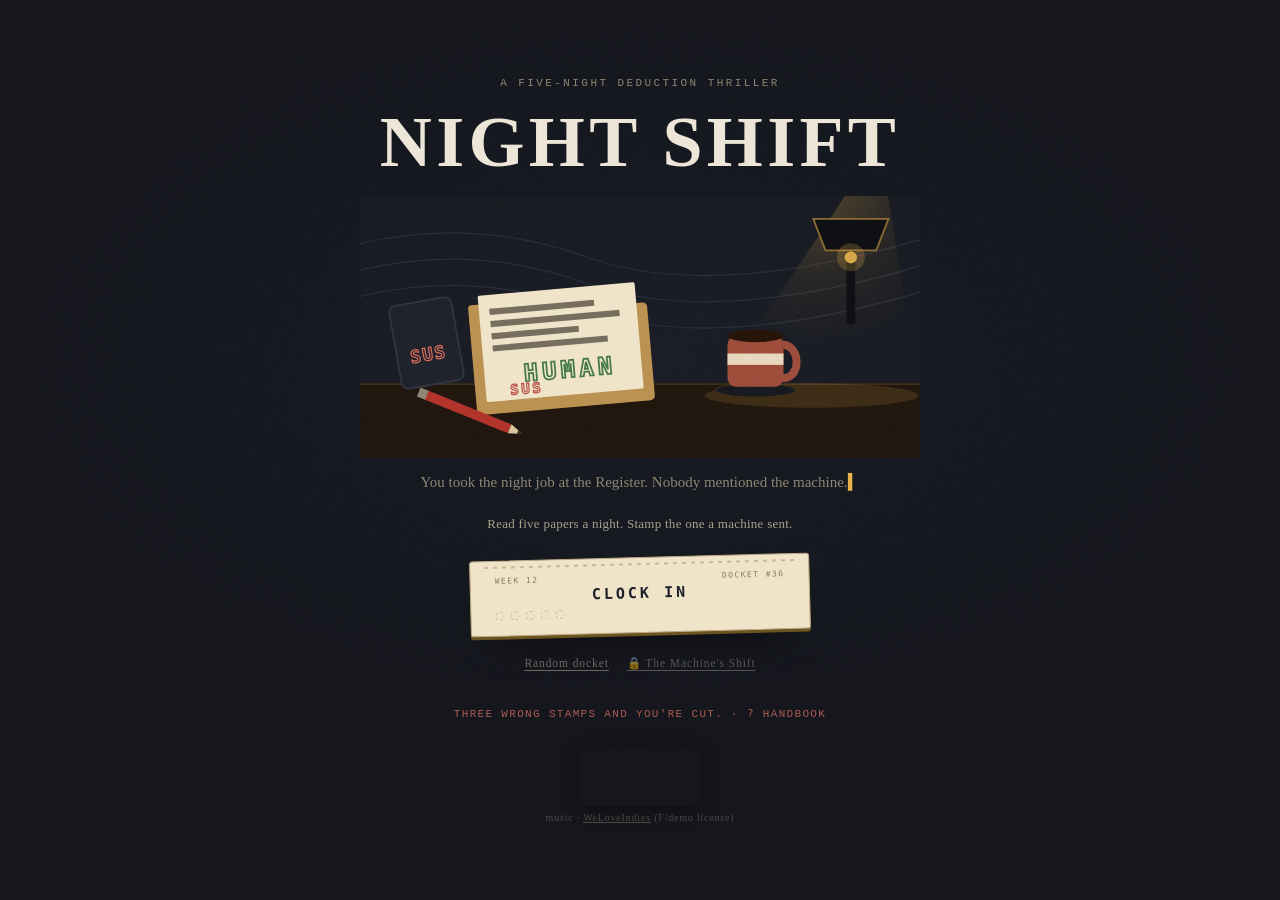
==== commit 77e1b1dc: "NIGHT SHIFT — GitHub Game Off 2026 submission" ====
--- a/index.html
+++ b/index.html
@@ -114,6 +114,14 @@
       onerror="this.classList.add('missing');if(this.parentNode.querySelectorAll('img:not(.missing)').length===0)this.parentNode.classList.add('no-art')" />
     <img class="bg-art bg-dawn-automated" src="art/dawn-automated.webp" alt=""
       onerror="this.classList.add('missing');if(this.parentNode.querySelectorAll('img:not(.missing)').length===0)this.parentNode.classList.add('no-art')" />
+    <!-- ending plates: each lands over its data-end; missing files hide
+         themselves and the painted dawn behind them stays -->
+    <img class="bg-art bg-end-collateral" src="art/end-collateral.webp" alt=""
+      onerror="this.classList.add('missing')" />
+    <img class="bg-art bg-end-belong" src="art/end-belong.webp" alt=""
+      onerror="this.classList.add('missing')" />
+    <img class="bg-art bg-end-cut" src="art/end-cut.webp" alt=""
+      onerror="this.classList.add('missing')" />
     <!-- dust in the lamplight: the painted rooms are stills, so the air
          itself carries the only motion between stamps. Faint on purpose —
          atmosphere, never information. -->
@@ -140,6 +148,9 @@
   <div class="hb-card">
     <div class="hb-head"><b>CLERK'S HANDBOOK</b><button id="hbClose" aria-label="Close handbook">✕</button></div>
     <div class="hb-cols">
+      <section><h4>THE REGISTER</h4>
+        <p>To stay on the Register of the Living — your pay, your vote, your front door opening — you send in one small proof each night that you were out in the world. Machines sort the papers by day. The law still requires one human witness, so at night one clerk reads them by hand.</p>
+      </section>
       <section id="hbRead"><h4>READING A PAPER</h4>
         <p>A person's trip is usually:</p>
         <table class="hb-table">
@@ -165,9 +176,9 @@
       <section><h4>HOW IT GOT HERE — THE ONLY TESTIMONY</h4>
         <table class="hb-table">
           <tr><th>line</th><th>a person</th><th>strange</th><th>the excuse on the paper</th></tr>
-          <tr><td>TRAVEL TIME</td><td>0.1 sec or more</td><td>under 0.1 sec, or one already in its file</td><td>sent from the lobby downstairs</td></tr>
-          <tr><td>SENT FROM</td><td>matches the story — an indoor line indoors, a street mailbox out</td><td>inside this office, or the wrong kind for the story</td><td>walked in and handed it over</td></tr>
-          <tr><td>STOPS</td><td>2–5</td><td>none</td><td>hand-delivered</td></tr>
+          <tr><td>TRAVEL TIME</td><td>0.1 sec or more</td><td>under 0.1 sec, or one already in its file</td><td>sent by express</td></tr>
+          <tr><td>SENT FROM</td><td>matches the story — an indoor line indoors, a street mailbox out</td><td>inside this office, or the wrong kind for the story</td><td>came in and sent it from the front desk</td></tr>
+          <tr><td>STOPS</td><td>2–5</td><td>none</td><td>sent on a direct line</td></tr>
           <tr><td>ARRIVED</td><td>after it was sent</td><td>before it was sent</td><td>desk clock runs slow</td></tr>
         </table>
         <p>indoor line = indoors · street mailbox = outdoors.</p>
@@ -175,7 +186,7 @@
         <p>It never sends the same travel time twice — its file (<kbd>F</kbd>) keeps them.</p>
       </section>
       <section><h4>THE DESK</h4>
-        <p><kbd>?</kbd> this card · <kbd>M</kbd> mute · tap a stamped case to continue.</p>
+        <p><kbd>?</kbd> this card · <kbd>M</kbd> mute · <kbd>Aa</kbd> or <kbd>+</kbd>/<kbd>−</kbd> desk text size · tap a stamped case to continue.</p>
         <p>Overtime deals generated rules. The Machine's Shift inverts the desk — you forge how a paper got here.</p>
         <p>The wire remembers everything. It always does.</p>
       </section>
@@ -258,7 +269,7 @@
       <rect x="0" y="0" width="640" height="300" filter="url(#paperGrain)" opacity=".06"/>
     </svg>
     </div>
-    <p class="sub">You took the night job at the records office. Nobody mentioned the machine.</p>
+    <p class="sub">You took the night job at the Register. Nobody mentioned the machine.</p>
     <p class="sub2">Read five papers a night. Stamp the one a machine sent.</p>
     <!-- first read: the verb pair. second: resume/career. third: alternates.
          The how-to lives in the night-zero tour — the title says one thing. -->
@@ -297,6 +308,7 @@
       <span id="hudScore"></span>
       <button id="mfileBtn" class="hidden" type="button" data-tip="every trip the machine has made — F toggles">its file · 0</button>
       <button id="wireBtn" type="button" data-tip="the wire — tonight's events, in order">wire</button>
+      <button id="sizeBtn" type="button" data-tip="text size">Aa</button>
     </header>
 
     <!-- the desk remembers: tonight's events, in order, never erased.
@@ -487,8 +499,8 @@
     <div id="story" class="hidden">
       <div id="storyPanel"></div>
       <p class="story-cap" id="storyCap"></p>
-      <button id="storyNext" class="story-go hidden" type="button">Start the shift →</button>
       <div id="storyDots"></div>
+      <p class="story-hint hidden" id="storyHint">tap anywhere or press Space</p>
       <button id="storySkip" type="button">Skip</button>
     </div>
 
--- a/style.css
+++ b/style.css
@@ -111,8 +111,17 @@
 /* the week's endings paint the last room: gold dawn if you earned it,
    the blue automated office if you didn't */
 body[data-phase="dawn"] #stage .bg-dawn { opacity: 1; }
-body[data-phase="dawn"][data-end="cut"] #stage .bg-dawn { opacity: 0; }
-body[data-phase="dawn"][data-end="cut"] #stage .bg-dawn-automated { opacity: 1; }
+body[data-phase="dawn"][data-end="cut"] #stage .bg-dawn,
+body[data-phase="dawn"][data-end="collateral"] #stage .bg-dawn,
+body[data-phase="dawn"][data-end="belong"] #stage .bg-dawn { opacity: 0; }
+body[data-phase="dawn"][data-end="cut"] #stage .bg-dawn-automated,
+body[data-phase="dawn"][data-end="collateral"] #stage .bg-dawn-automated,
+body[data-phase="dawn"][data-end="belong"] #stage .bg-dawn-automated { opacity: 1; }
+/* the new ending plates layer over their painted fallback; a missing
+   file hides itself (onerror -> .missing) and the room shows through */
+body[data-phase="dawn"][data-end="collateral"] #stage .bg-end-collateral:not(.missing),
+body[data-phase="dawn"][data-end="belong"] #stage .bg-end-belong:not(.missing),
+body[data-phase="dawn"][data-end="cut"] #stage .bg-end-cut:not(.missing) { opacity: 1; }
 /* the painted room sits behind the paper, never over it — a soft scrim
    keeps the frame's text panels readable on the brightest paintings */
 #stage .stage-art::after {
@@ -884,6 +893,21 @@
 .case-photo { position: relative; margin: 0 0 8px; }
 .case-photo img.missing { display: none; }
 .case-photo:not(:has(img:not(.missing))) { display: none; }
+/* the P.S. rides the lower vignette — it covers only the painting,
+   never a verdict line, a stub row, or the stamp */
+.case-photo.has-ps { position: relative; }
+.case-photo.has-ps:not(:has(img:not(.missing))) { display: block; }
+.case-photo.has-ps:not(:has(img:not(.missing))) .ps-slip { position: static; }
+.ps-slip {
+  position: absolute; left: 8px; right: 8px; bottom: 5px; z-index: 3;
+  display: block; padding: 4px 9px 5px;
+  background: rgba(243, 234, 208, .93);
+  border: 1px solid rgba(120, 96, 60, .35); border-radius: 3px;
+  box-shadow: 0 1px 4px rgba(20, 14, 6, .35);
+  font: italic 12px/1.3 Georgia, "Times New Roman", serif;
+  color: #3a2f22; text-align: left;
+}
+@media (max-width: 700px) { .ps-slip { font-size: 11px; padding: 3px 7px 4px; } }
 .case-photo .case-vignette {
   display: block; width: 100%; height: 102px;
   object-fit: cover; object-position: 50% 42%;
@@ -3388,6 +3412,7 @@
 }
 /* keep the photo clear of the name on narrow cards */
 #caseCard .case-photo { position: static; }
+#caseCard .case-photo.has-ps { position: relative; }
 /* the ink stamp moves left so both stamp and photo stay readable */
 body[data-phase="audit"] .case-card .case-stamp { right: 66px; }
 @media (max-width: 639px) {
@@ -3487,18 +3512,33 @@
   display: flex; align-items: center; gap: 14px;
   padding: 8px 14px;
 }
+.coach.docked { flex-wrap: wrap; }
+.coach.docked .turn-tag { flex: 0 0 100%; width: fit-content; }
 .coach.docked p { margin: 0; flex: 1; }
-.coach.docked .coach-btns { flex-shrink: 0; gap: 14px; }
+.coach.docked .coach-btns { flex-shrink: 0; gap: 14px; margin-left: auto; }
 .coach p {
   margin: 0 0 6px; font-family: Georgia, serif; font-style: italic;
   font-size: 13px; line-height: 1.45; color: #241c0e;
 }
 .coach-btns { display: flex; justify-content: space-between; align-items: center; gap: 10px; }
 .coach-next {
-  background: none; border: none; padding: 2px 0; cursor: pointer;
+  background: #e8b34b; border: none; border-radius: 4px;
+  padding: 8px 16px; min-height: 44px; cursor: pointer;
   font-family: "JetBrains Mono", ui-monospace, monospace;
-  font-size: 11px; letter-spacing: .08em; color: #6a4e10;
-  text-decoration: underline; text-underline-offset: 3px;
+  font-size: 11px; font-weight: 700; letter-spacing: .08em; color: #241c0e;
+}
+.coach-next:hover { background: #f2c35c; }
+/* the game is waiting on the player, not the other way round */
+.turn-tag {
+  display: inline-block; margin: 0 0 4px;
+  font: 700 9px "JetBrains Mono", ui-monospace, monospace; font-style: normal;
+  letter-spacing: .14em; color: #241c0e; background: #e8b34b;
+  border-radius: 3px; padding: 2px 7px;
+}
+/* the stamp the coach wants — same pulse language as the rows */
+.btn-pulse {
+  outline: 2px solid rgba(232, 179, 75, .95); outline-offset: 3px;
+  animation: coachPulse 1.1s ease-in-out infinite;
 }
 .coach-skip {
   background: none; border: none; padding: 2px 0; cursor: pointer;
@@ -3506,7 +3546,6 @@
   font-size: 10px; letter-spacing: .06em; color: #6d6552;
   text-decoration: underline; text-underline-offset: 3px;
 }
-.coach-next:hover { color: #3a2a05; }
 .coach-skip:hover { color: #241c0e; }
 /* the part being taught lifts off the paper */
 .coach-hi {
@@ -3624,22 +3663,31 @@
   box-shadow: 0 18px 44px rgba(0,0,0,.6), inset 0 0 0 10px #e2d3ae;
 }
 .story-cap {
-  position: absolute; left: 50%; bottom: clamp(88px, 14vh, 130px);
+  position: absolute; left: 50%; bottom: clamp(76px, 12vh, 120px);
   transform: translateX(-50%);
-  max-width: min(560px, 86vw); margin: 0; padding: 12px 20px;
+  max-width: min(620px, 88vw); margin: 0; padding: 12px 14px 12px 20px;
   background: rgba(8, 10, 14, .94); border: 1px solid rgba(216, 207, 184, .25);
   border-radius: 6px;
   font-family: Georgia, "Times New Roman", serif; font-style: italic;
-  font-size: 18px; line-height: 1.5; color: #ece5d8; text-align: center;
-}
-.story-go {
-  position: absolute; left: 50%; bottom: clamp(44px, 8vh, 76px); transform: translateX(-50%);
-  font-family: ui-monospace, monospace; font-size: 14px; letter-spacing: .1em;
-  color: #e8b34b; background: rgba(20, 22, 28, .9);
-  border: 1px solid rgba(232, 179, 75, .6); border-radius: 6px;
-  padding: 10px 22px; cursor: pointer;
-}
-.story-go:hover { background: rgba(232, 179, 75, .16); }
+  font-size: 18px; line-height: 1.5; color: #ece5d8; text-align: left;
+  display: flex; align-items: center; gap: 16px;
+}
+.story-cap .cap-txt { flex: 1; }
+/* the obvious way forward — nobody should have to guess */
+.story-next {
+  flex-shrink: 0; min-height: 44px; padding: 10px 18px;
+  font-family: ui-monospace, monospace; font-weight: 700;
+  font-size: 13px; letter-spacing: .06em;
+  color: #241c0e; background: #e8b34b;
+  border: none; border-radius: 5px; cursor: pointer;
+}
+.story-next:hover { background: #f2c35c; }
+.story-hint {
+  position: absolute; left: 50%; bottom: 4px; transform: translateX(-50%);
+  margin: 0; font-family: ui-monospace, monospace; font-size: 10px;
+  letter-spacing: .1em; color: rgba(216, 207, 184, .5);
+}
+.story-hint.hidden { display: none; }
 #storyDots {
   position: absolute; left: 50%; bottom: clamp(16px, 3vh, 30px); transform: translateX(-50%);
   display: flex; gap: 8px;
@@ -3667,8 +3715,7 @@
     left: 8px; right: 8px; bottom: auto; top: calc(58% + 6px);
     transform: none; max-width: none; font-size: 18px;
   }
-  .story-go { bottom: 54px; }
-  #storyDots { bottom: 22px; }
+  #storyDots { bottom: 30px; }
 }
 @media (prefers-reduced-motion: reduce) {
   .sp-art, .sp-cards img, .sp-card-wrap img, .sp-face img.g { animation: none; }
@@ -3677,3 +3724,41 @@
 @media (max-width: 639px) {
   #auditHint { margin-top: 2px; font-size: 10px; line-height: 1.28; }
 }
+
+/* ---------- UI scale: the desk column zooms as one ---------- */
+:root { --ui-scale: 1; }
+/* the side column stays at 1 — it's a fixed-position CRT plate; zooming
+   it pushed it under the HUD. Its text is small by design, not by scale. */
+#auditPhase, #instr, .coach { zoom: var(--ui-scale, 1); }
+/* Aa mirrors the wire button — quiet plate, never the loudest chip */
+#sizeBtn {
+  font: inherit; letter-spacing: inherit; color: inherit;
+  background: var(--card); border: 1px solid var(--line); border-radius: 4px;
+  padding: 3px 8px; cursor: pointer;
+}
+#sizeBtn:hover { color: var(--ink); }
+/* compact: the size dial buys bigger text by spending chrome instead —
+   pile row gone, photo at ~60%, margins tightened. Text is never shrunk;
+   that's the point of the control. Toggled per-size by the fit maths. */
+body[data-phase="audit"] #auditPhase.compact { gap: 5px; padding-top: 0; }
+body[data-phase="audit"] #auditPhase.compact #caseTray { display: none; }
+body[data-phase="audit"] #auditPhase.compact #nightMemo { padding: 5px 10px; line-height: 1.3; }
+body[data-phase="audit"] #auditPhase.compact .case-num { margin-bottom: 4px; padding: 2px 10px; }
+body[data-phase="audit"] #auditPhase.compact .case-card { padding: 10px 18px 8px; }
+body[data-phase="audit"] #auditPhase.compact .case-photo { margin-bottom: 5px; }
+body[data-phase="audit"] #auditPhase.compact .case-photo .case-vignette { height: 62px; border-width: 4px; }
+body[data-phase="audit"] #auditPhase.compact .case-photo .case-id { width: 40px; height: 50px; top: -10px; }
+body[data-phase="audit"] #auditPhase.compact .case-card .name { font-size: 14px; margin: 4px 0 2px; }
+body[data-phase="audit"] #auditPhase.compact .case-card .arg { font-size: 12px; margin-bottom: 5px; }
+body[data-phase="audit"] #auditPhase.compact .note-slip { font-size: 12.5px; padding: 3px 9px 4px; margin: 1px 8px 5px 20px; }
+body[data-phase="audit"] #auditPhase.compact .fact-chips { margin-top: 3px; }
+body[data-phase="audit"] #auditPhase.compact .case-card .case-stub { margin-top: 7px; }
+body[data-phase="audit"] #auditPhase.compact .case-card .stub-head { margin: 5px 0 1px; }
+body[data-phase="audit"] #auditPhase.compact .case-stub .tel-row { line-height: 1.45; }
+body[data-phase="audit"] #auditPhase.compact #caseBtns { margin-top: 2px; }
+body[data-phase="audit"] #auditPhase.compact #auditHint { margin-top: 2px; }
+@media (max-width: 699px) {
+  #hud #sizeBtn { display: none; }
+  #auditPhase, #instr, .coach { zoom: 1; }
+}
+@media (prefers-reduced-motion: reduce) { .btn-pulse { animation: none; } }
